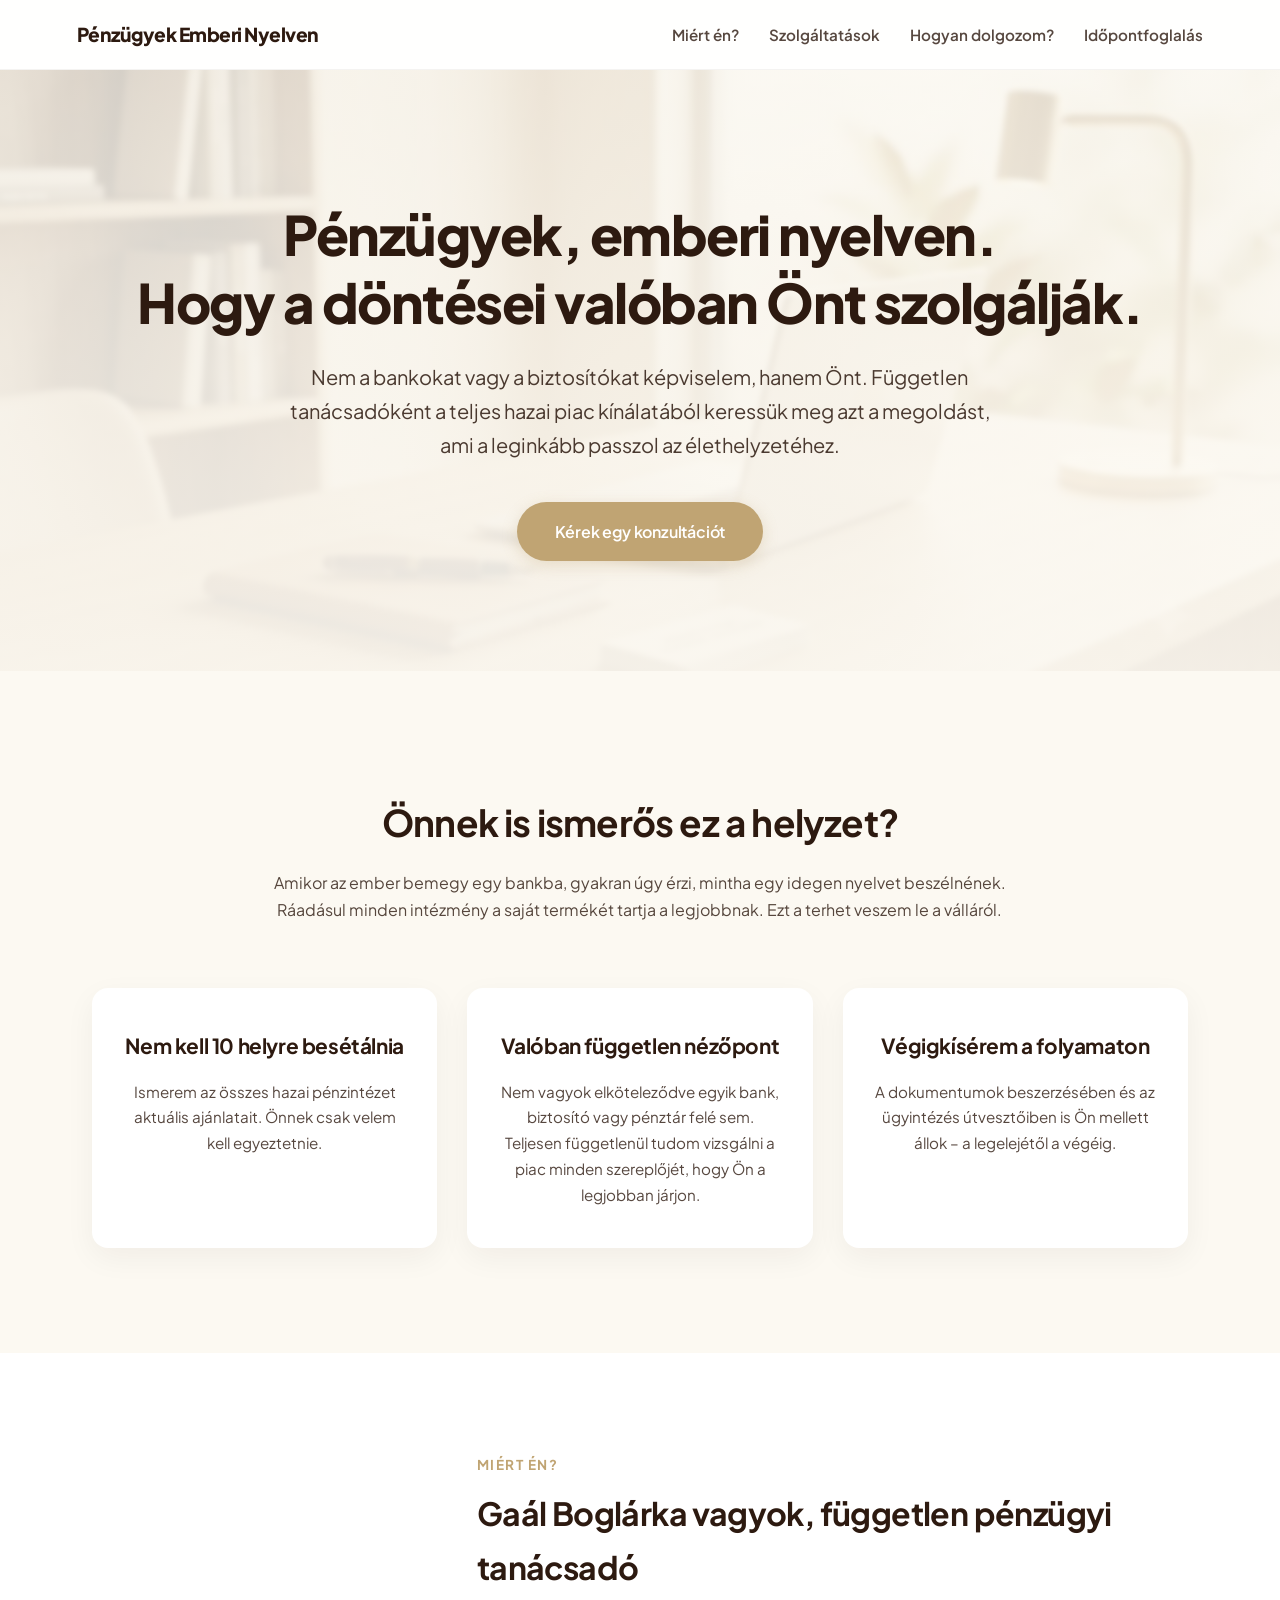
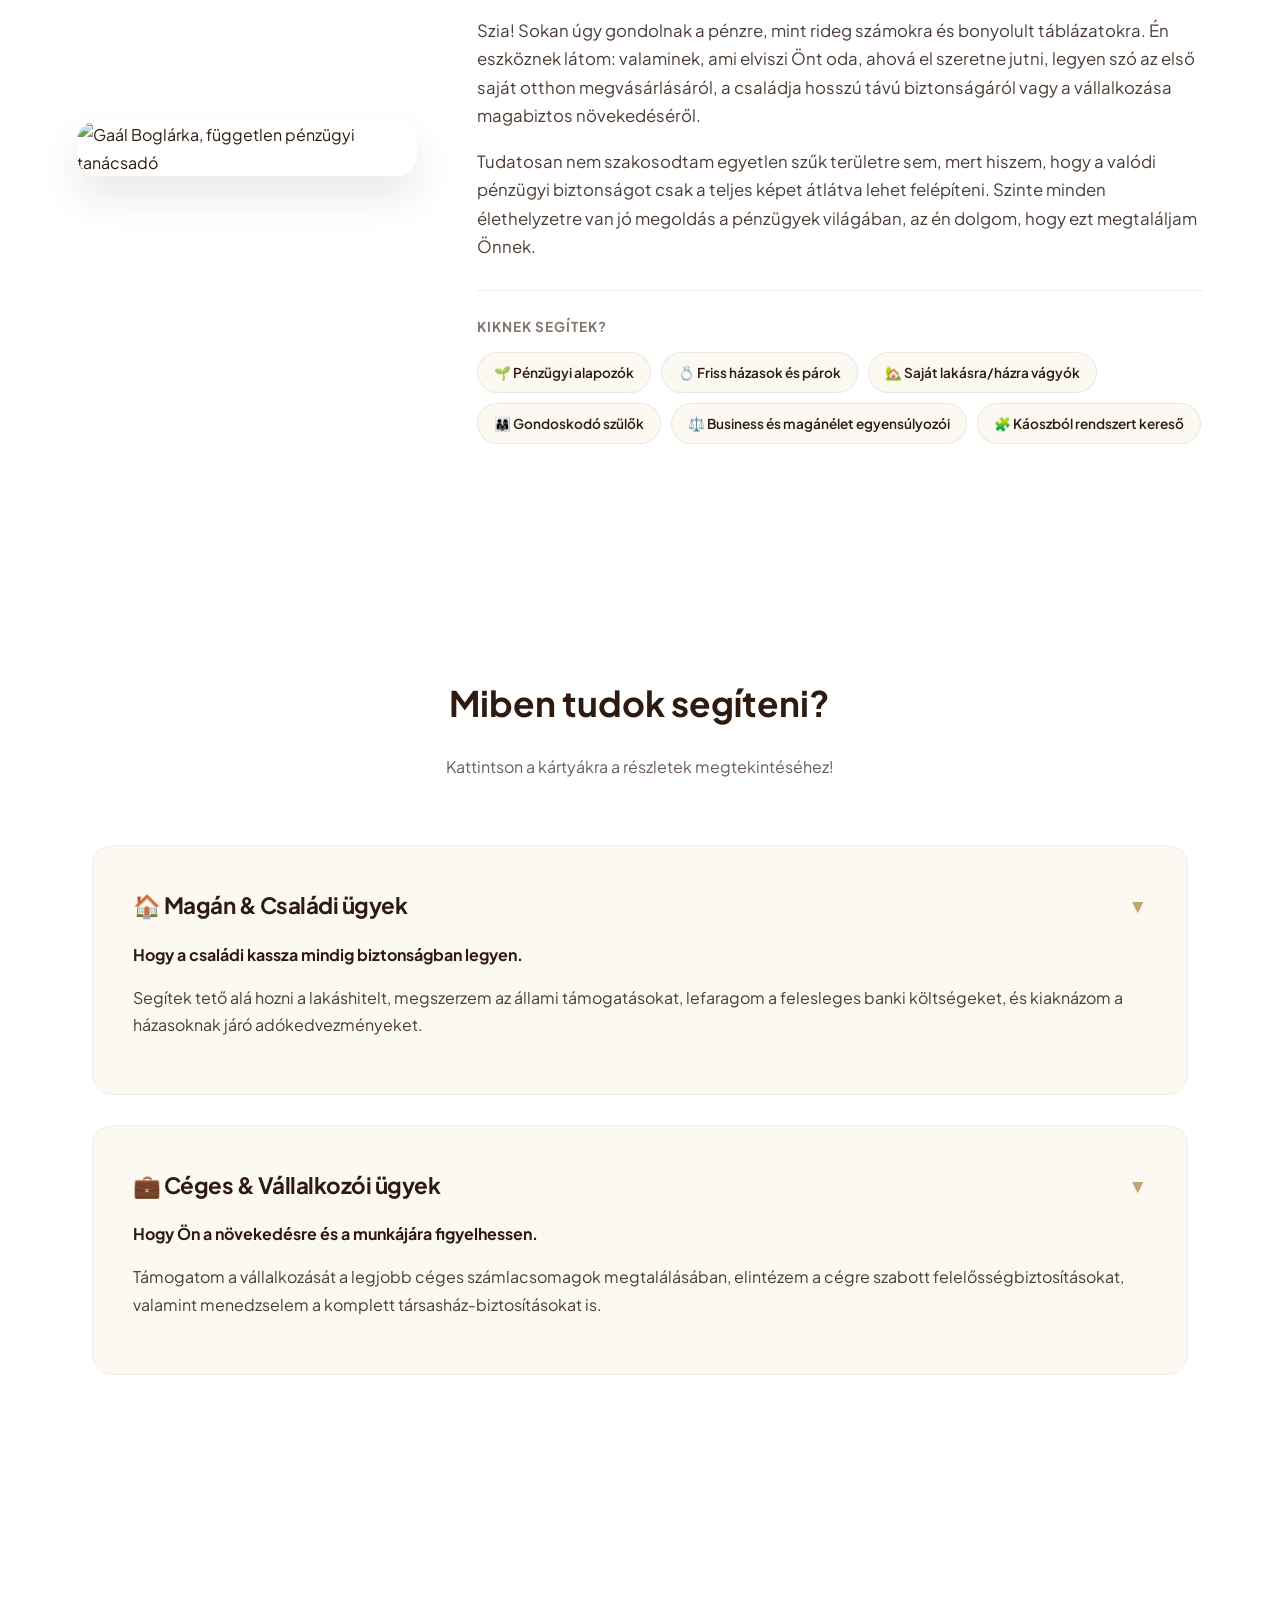
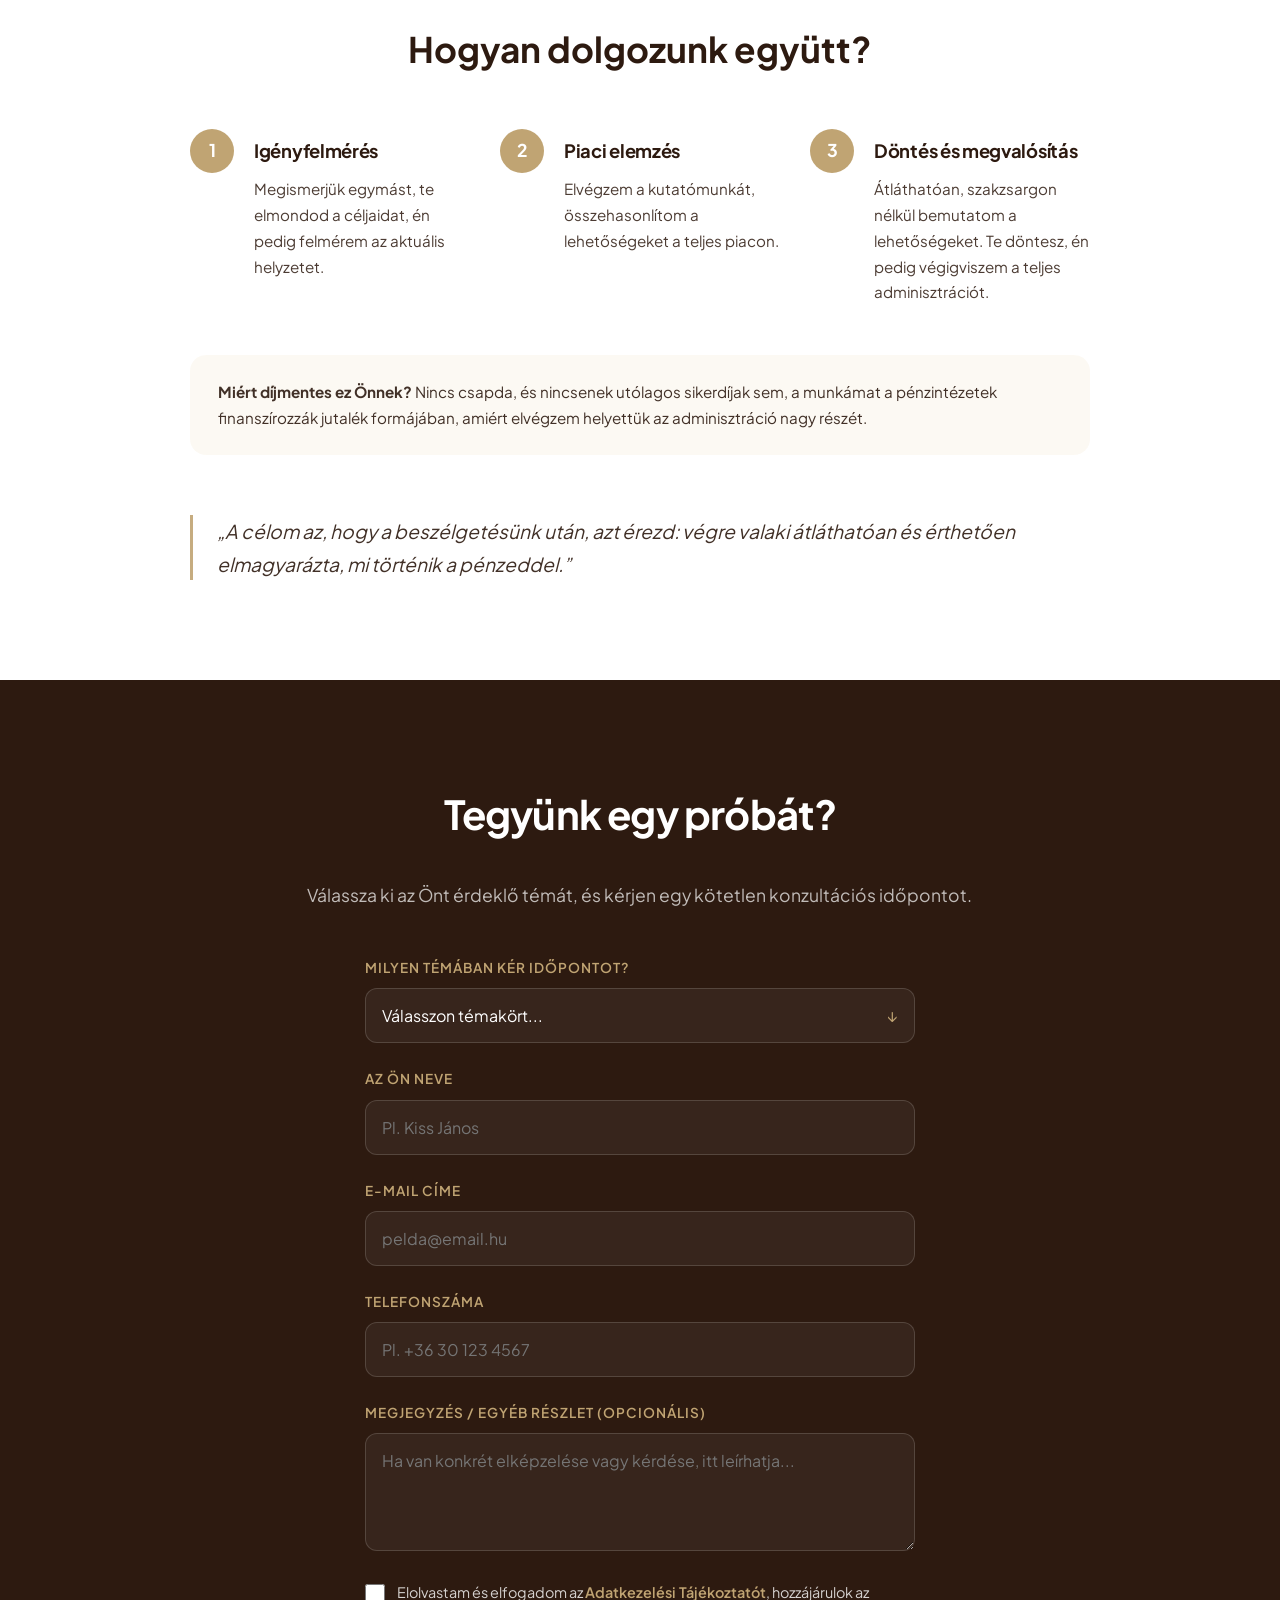
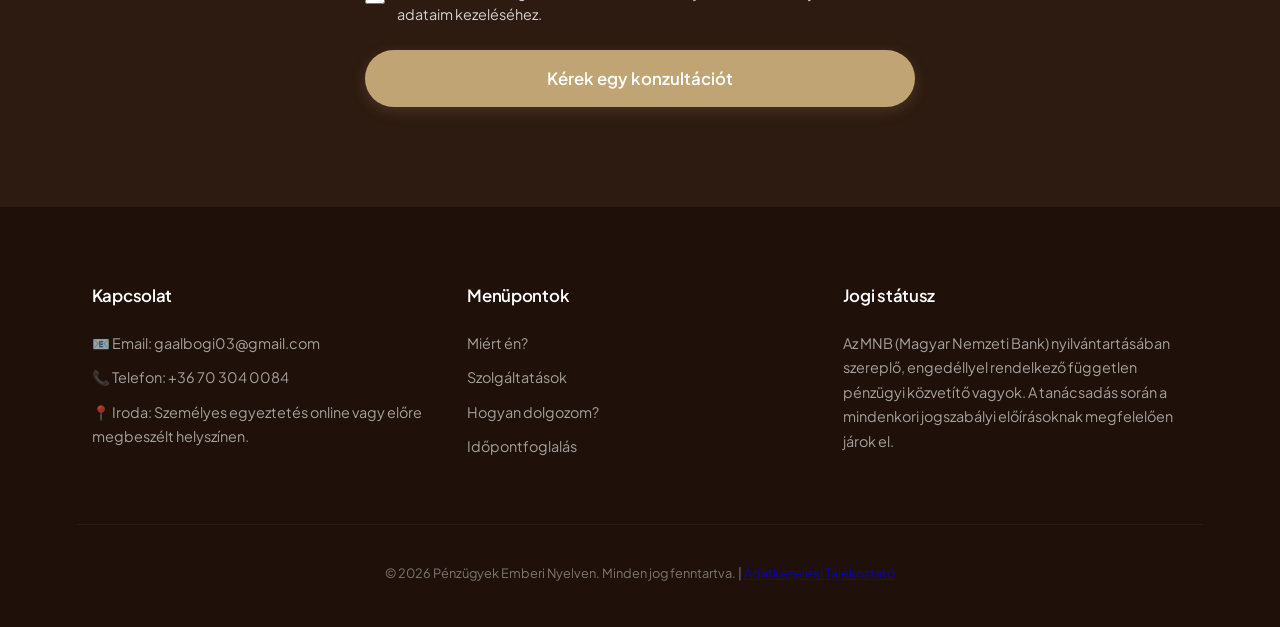
==== index.html @ c89f433b "Fix CTA text consistency, add favicon, use portrait for social preview - All three CTAs (hero, float" ====
<!DOCTYPE html>
<html lang="hu">
<head>
<meta charset="UTF-8">
<meta name="viewport" content="width=device-width, initial-scale=1.0">
<title>Pénzügyi Tanácsadás - Emberi Nyelven</title>
<link rel="icon" type="image/png" sizes="32x32" href="images/favicon-32.png">
<link rel="icon" type="image/png" sizes="16x16" href="images/favicon-16.png">
<link rel="apple-touch-icon" sizes="180x180" href="images/apple-touch-icon.png">
<meta name="description" content="Független pénzügyi tanácsadás díjmentesen: lakáshitel, CSOK+, biztosítás, megtakarítás és céges pénzügyek egy helyen, emberi nyelven elmagyarázva.">

<!-- MEGOSZTÁSI ELŐNÉZET (OPEN GRAPH) -->
<meta property="og:type" content="website">
<meta property="og:title" content="Pénzügyek, emberi nyelven | Pénzügyi Tanácsadás">
<meta property="og:description" content="Független pénzügyi tanácsadás díjmentesen: lakáshitel, CSOK+, biztosítás, megtakarítás és céges pénzügyek egy helyen, emberi nyelven elmagyarázva.">
<meta property="og:image" content="https://gaalbogi03-ui.github.io/Bogi-weboldal/images/rolam-boglarka.jpg">
<meta property="og:url" content="https://gaalbogi03-ui.github.io/Bogi-weboldal/">
<meta property="og:locale" content="hu_HU">
<meta name="twitter:card" content="summary_large_image">
<meta name="twitter:title" content="Pénzügyek, emberi nyelven | Pénzügyi Tanácsadás">
<meta name="twitter:description" content="Független pénzügyi tanácsadás díjmentesen: lakáshitel, CSOK+, biztosítás, megtakarítás és céges pénzügyek egy helyen, emberi nyelven elmagyarázva.">
<meta name="twitter:image" content="https://gaalbogi03-ui.github.io/Bogi-weboldal/images/rolam-boglarka.jpg">

<!-- Helyben tárolt Plus Jakarta Sans betűtípus (GDPR miatt nem Google szerverről töltődik be) -->
<link href="fonts/plus-jakarta-sans.css" rel="stylesheet">

<style>
/* MODERNEBB & PRÉMIUMABB SZÍNPALETTA */
:root {
--primary-bg: #FCF9F2; /* Világos, tiszta krém háttér */
--dark-text: #2D1A10; /* Elegáns mélybarna a szövegeknek */
--accent-gold: #C0A473; /* Matt arany / pezsgő a gomboknak */
--accent-gold-hover: #A88E60;
--white-bg: #ffffff; /* Hófehér a kártyák kiemeléséhez */
--card-shadow: 0 10px 30px rgba(45, 26, 16, 0.05); /* Lágy, modern árnyék */
--card-shadow-hover: 0 20px 40px rgba(45, 26, 16, 0.1);
}

html {
scroll-behavior: smooth;
}

body {
font-family: 'Plus Jakarta Sans', -apple-system, BlinkMacSystemFont, sans-serif;
margin: 0;
padding: 0;
color: var(--dark-text);
background-color: var(--primary-bg);
line-height: 1.7;
-webkit-font-smoothing: antialiased;
}

.container {
width: 88%;
max-width: 1140px;
margin: 0 auto;
}

/* Navigációs sáv - Letisztult, lebegő hatás */
.navbar {
background-color: rgba(255, 255, 255, 0.9);
backdrop-filter: blur(10px);
-webkit-backdrop-filter: blur(10px);
border-bottom: 1px solid rgba(45, 26, 16, 0.05);
padding: 18px 0;
position: sticky;
top: 0;
z-index: 100;
}

.navbar .container {
display: flex;
justify-content: space-between;
align-items: center;
position: relative;
}

.nav-toggle {
display: none;
flex-direction: column;
justify-content: space-between;
width: 26px;
height: 18px;
background: none;
border: none;
padding: 0;
cursor: pointer;
z-index: 110;
}

.nav-toggle span {
display: block;
height: 2px;
width: 100%;
background-color: var(--dark-text);
border-radius: 2px;
transition: transform 0.3s ease, opacity 0.3s ease;
}

.nav-toggle.open span:nth-child(1) {
transform: translateY(8px) rotate(45deg);
}

.nav-toggle.open span:nth-child(2) {
opacity: 0;
}

.nav-toggle.open span:nth-child(3) {
transform: translateY(-8px) rotate(-45deg);
}

.logo {
font-weight: 800;
font-size: 1.2rem;
color: var(--dark-text);
text-decoration: none;
letter-spacing: -0.5px;
}

.nav-links {
display: flex;
list-style: none;
margin: 0;
padding: 0;
}

.nav-links li {
margin-left: 30px;
}

.nav-links a {
text-decoration: none;
color: var(--dark-text);
font-weight: 600;
font-size: 0.95rem;
opacity: 0.8;
transition: opacity 0.2s ease;
}

.nav-links a:hover {
opacity: 1;
}

/* Hero szekció - Lágy színátmenettel + elmosódott háttérkép */
.hero {
padding: 130px 0 110px 0;
text-align: center;
position: relative;
overflow: hidden;
}

.hero-bg {
position: absolute;
inset: 0;
background-image: url('images/hero-bg.jpg');
background-size: cover;
background-position: center;
z-index: 0;
}

.hero-overlay {
position: absolute;
inset: 0;
background: linear-gradient(180deg, rgba(252,249,242,0.82) 0%, rgba(252,249,242,0.94) 100%);
z-index: 1;
}

.hero .container {
position: relative;
z-index: 2;
}

.hero h1 {
font-size: 3.4rem;
font-weight: 800;
color: var(--dark-text);
line-height: 1.25;
margin-bottom: 24px;
margin-top: 0;
letter-spacing: -1.5px;
}

.hero p {
font-size: 1.25rem;
max-width: 720px;
margin: 0 auto 40px auto;
color: var(--dark-text);
opacity: 0.85;
font-weight: 400;
}

/* Gombok */
.btn {
display: inline-block;
background-color: var(--accent-gold);
color: #ffffff;
padding: 16px 38px;
text-decoration: none;
font-weight: 600;
border-radius: 50px;
transition: all 0.3s cubic-bezier(0.16, 1, 0.3, 1);
box-shadow: 0 4px 15px rgba(192, 164, 115, 0.3);
border: none;
cursor: pointer;
font-size: 1rem;
letter-spacing: -0.2px;
}

.btn:hover {
transform: translateY(-2px);
background-color: var(--accent-gold-hover);
box-shadow: 0 8px 25px rgba(192, 164, 115, 0.4);
}

/* Lebegő CTA gomb */
.floating-cta {
position: fixed;
right: 30px;
bottom: 30px;
z-index: 90;
padding: 14px 30px;
font-size: 0.95rem;
opacity: 0;
transform: translateY(20px);
pointer-events: none;
transition: opacity 0.3s ease, transform 0.3s ease;
}

.floating-cta.visible {
opacity: 1;
transform: translateY(0);
pointer-events: auto;
}

@media (max-width: 768px) {
.floating-cta {
right: 20px;
bottom: 20px;
padding: 13px 22px;
font-size: 0.9rem;
}
}

/* Rólam */
.about {
padding: 100px 0;
background-color: var(--white-bg);
}

.about-grid {
display: flex;
align-items: center;
gap: 60px;
}

.about-image {
flex: 0 0 340px;
}

.about-image img {
width: 100%;
display: block;
border-radius: 20px;
box-shadow: var(--card-shadow-hover);
}

.about-text {
flex: 1;
}

.about-eyebrow {
display: block;
color: var(--accent-gold);
font-weight: 700;
text-transform: uppercase;
letter-spacing: 1.5px;
font-size: 0.85rem;
margin-bottom: 10px;
}

.about-text h2 {
font-size: 2rem;
font-weight: 700;
letter-spacing: -0.6px;
margin: 0 0 22px 0;
}

.about-text p {
opacity: 0.85;
margin-bottom: 16px;
font-size: 1.05rem;
}

.about-text p:last-child {
margin-bottom: 0;
}

.about-tags {
margin-top: 28px;
padding-top: 24px;
border-top: 1px solid rgba(45, 26, 16, 0.08);
}

.about-tags-label {
display: block;
font-weight: 700;
font-size: 0.85rem;
text-transform: uppercase;
letter-spacing: 1px;
opacity: 0.6;
margin-bottom: 14px;
}

.about-tags-list {
display: flex;
flex-wrap: wrap;
gap: 10px;
}

.tag {
background-color: var(--primary-bg);
border: 1px solid rgba(45, 26, 16, 0.08);
border-radius: 50px;
padding: 8px 16px;
font-size: 0.85rem;
font-weight: 600;
white-space: nowrap;
}

/* Probléma / Megoldás */
.intro {
padding: 90px 0;
text-align: center;
}

.intro h2 {
font-size: 2.3rem;
font-weight: 700;
letter-spacing: -0.8px;
margin-bottom: 15px;
}

.features {
display: flex;
justify-content: space-between;
flex-wrap: wrap;
margin-top: 50px;
}

.feature-box {
flex: 1;
min-width: 280px;
margin: 15px;
padding: 40px 30px;
background-color: var(--white-bg);
border-radius: 16px;
box-shadow: var(--card-shadow);
transition: all 0.4s cubic-bezier(0.16, 1, 0.3, 1);
}

.feature-box:hover {
transform: translateY(-6px);
box-shadow: var(--card-shadow-hover);
}

.feature-box h3 {
font-size: 1.3rem;
font-weight: 700;
margin-top: 0;
margin-bottom: 15px;
letter-spacing: -0.4px;
}

.feature-box p {
font-size: 0.95rem;
opacity: 0.8;
margin: 0;
}

/* Szolgáltatások */
.services {
padding: 100px 0;
background-color: var(--white-bg);
}

.services-grid {
display: flex;
justify-content: space-between;
flex-wrap: wrap;
}

.service-card {
flex: 1;
min-width: 45%;
margin: 15px;
padding: 40px;
background: var(--primary-bg);
border-radius: 20px;
transition: all 0.4s cubic-bezier(0.16, 1, 0.3, 1);
cursor: pointer;
position: relative;
border: 1px solid rgba(45, 26, 16, 0.03);
text-align: left;
}

.service-card:hover {
background-color: #F5EFE4;
transform: translateY(-4px);
}

.service-header {
display: flex;
justify-content: space-between;
align-items: center;
margin-bottom: 15px;
}

.service-header h3 {
font-size: 1.4rem;
font-weight: 700;
margin: 0;
letter-spacing: -0.5px;
}

.toggle-icon {
font-size: 1.2rem;
color: var(--accent-gold);
transition: transform 0.3s ease;
font-weight: bold;
}

.service-card.active .toggle-icon {
transform: rotate(180deg);
}

.service-card p.intro-text {
margin: 0 0 15px 0;
opacity: 0.85;
}

.service-details {
max-height: 0;
overflow: hidden;
transition: max-height 0.4s cubic-bezier(0.16, 1, 0.3, 1), opacity 0.3s ease;
opacity: 0;
border-top: 1px solid rgba(45, 26, 16, 0.08);
padding-top: 0;
margin-top: 0;
}

.service-card.active .service-details {
max-height: 700px;
opacity: 1;
padding-top: 20px;
margin-top: 15px;
}

.service-details ul {
padding-left: 20px;
margin: 0;
}

.service-details li {
margin-bottom: 10px;
font-size: 0.95rem;
opacity: 0.9;
}

.service-details strong {
color: var(--dark-text);
}

/* Magyarázat rész */
.explanation {
padding: 90px 0;
text-align: center;
}

.explanation h2 {
font-size: 2.1rem;
font-weight: 700;
margin-bottom: 20px;
letter-spacing: -0.5px;
}

.explanation p {
font-size: 1.1rem;
opacity: 0.8;
}

/* Hogyan dolgozunk együtt */
.process {
padding: 100px 0;
background-color: var(--white-bg);
}

.process-steps {
display: flex;
justify-content: space-between;
flex-wrap: wrap;
gap: 30px;
}

.process-step {
flex: 1;
min-width: 260px;
display: flex;
gap: 20px;
}

.process-number {
flex-shrink: 0;
width: 44px;
height: 44px;
border-radius: 50%;
background-color: var(--accent-gold);
color: #ffffff;
display: flex;
align-items: center;
justify-content: center;
font-weight: 700;
font-size: 1.1rem;
}

.process-step h3 {
font-size: 1.15rem;
font-weight: 700;
margin: 6px 0 10px 0;
letter-spacing: -0.3px;
}

.process-step p {
font-size: 0.95rem;
opacity: 0.85;
margin: 0;
}

.process-fee-note {
margin-top: 50px;
padding: 24px 28px;
background-color: var(--primary-bg);
border-radius: 16px;
font-size: 0.95rem;
opacity: 0.9;
}

.process-fee-note strong {
color: var(--dark-text);
}

.process-quote {
margin: 60px 0 0 0;
padding: 0 0 0 24px;
border-left: 3px solid var(--accent-gold);
font-size: 1.2rem;
font-style: italic;
opacity: 0.9;
}

/* Kapcsolati űrlap */
.contact {
background-color: var(--dark-text);
color: #ffffff;
padding: 100px 0;
text-align: center;
}

.contact h2 {
font-size: 2.5rem;
font-weight: 700;
letter-spacing: -0.8px;
margin-top: 0;
}

.contact p {
opacity: 0.7;
font-size: 1.1rem;
}

.contact form {
max-width: 550px;
margin: 45px auto 0 auto;
text-align: left;
}

.form-group {
margin-bottom: 24px;
}

.form-group label {
display: block;
margin-bottom: 9px;
font-weight: 600;
color: var(--accent-gold);
font-size: 0.85rem;
text-transform: uppercase;
letter-spacing: 1px;
}

.contact input, .contact select, .contact textarea {
width: 100%;
padding: 16px;
border-radius: 12px;
border: 1px solid rgba(255, 255, 255, 0.15);
background-color: rgba(255, 255, 255, 0.05);
color: #ffffff;
box-sizing: border-box;
font-family: inherit;
font-size: 1rem;
transition: all 0.3s ease;
-webkit-appearance: none;
appearance: none;
}

.contact input:focus, .contact select:focus, .contact textarea:focus {
outline: none;
border-color: var(--accent-gold);
background-color: rgba(255, 255, 255, 0.08);
}

.select-wrapper {
position: relative;
}

.select-wrapper::after {
content: "↓";
font-size: 1rem;
color: var(--accent-gold);
right: 18px;
top: 14px;
position: absolute;
pointer-events: none;
}

/* JAVÍTOTT ÁSZF RUBLIKA STÍLUS */
.checkbox-group {
display: flex;
align-items: flex-start;
margin-top: 20px;
margin-bottom: 25px;
gap: 12px; /* Biztosítja a tiszta távolságot a négyzet és a szöveg között */
}

.checkbox-group input[type="checkbox"] {
width: 20px;
height: 20px;
margin: 2px 0 0 0;
cursor: pointer;
flex-shrink: 0; /* Megakadályozza, hogy a jelölőnégyzet összenyomódjon */
-webkit-appearance: checkbox; /* Visszaállítja a natív checkbox működést */
appearance: checkbox;
}

.checkbox-group label {
text-transform: none;
font-size: 0.9rem;
font-weight: 400;
color: rgba(255, 255, 255, 0.8);
letter-spacing: 0;
line-height: 1.5;
cursor: pointer;
margin-bottom: 0;
display: inline;
}

.checkbox-group a {
color: var(--accent-gold);
text-decoration: none;
font-weight: 600;
position: relative;
z-index: 5; /* Biztosítja, hogy a link kattintható maradjon */
}

.checkbox-group a:hover {
text-decoration: underline;
}

.contact button {
background-color: var(--accent-gold);
color: #ffffff;
border: none;
padding: 18px 40px;
font-weight: 600;
font-size: 1.05rem;
cursor: pointer;
border-radius: 50px;
width: 100%;
transition: all 0.3s ease;
box-shadow: 0 4px 15px rgba(192, 164, 115, 0.2);
font-family: inherit;
}

.contact button:hover {
background-color: var(--accent-gold-hover);
transform: translateY(-2px);
}

/* Modern lábléc */
.main-footer {
background-color: #1F110A;
color: rgba(255, 255, 255, 0.6);
padding: 60px 0 30px 0;
font-size: 0.9rem;
}

.footer-grid {
display: flex;
justify-content: space-between;
flex-wrap: wrap;
margin-bottom: 40px;
}

.footer-col {
flex: 1;
min-width: 250px;
margin: 15px;
}

.footer-col h4 {
color: #ffffff;
margin-top: 0;
margin-bottom: 20px;
font-size: 1.05rem;
font-weight: 600;
letter-spacing: -0.3px;
}

.footer-col p {
margin: 10px 0;
}

.footer-col a {
color: rgba(255, 255, 255, 0.6);
text-decoration: none;
transition: color 0.2s ease;
}

.footer-col a:hover {
color: var(--accent-gold);
}

.footer-legal {
text-align: center;
padding-top: 25px;
border-top: 1px solid rgba(255, 255, 255, 0.05);
font-size: 0.8rem;
opacity: 0.7;
}

/* Reszponzív nézet */
@media (max-width: 768px) {
.about-grid {
flex-direction: column;
gap: 30px;
text-align: center;
}
.about-image {
flex: none;
max-width: 240px;
margin: 0 auto;
}
.about-text h2 {
font-size: 1.6rem;
}
.navbar .container {
flex-direction: row;
justify-content: space-between;
}
.nav-toggle {
display: flex;
}
.nav-links {
display: none;
position: absolute;
top: calc(100% + 18px);
left: -6%;
width: 112%;
flex-direction: column;
background-color: var(--white-bg);
box-shadow: 0 15px 30px rgba(45, 26, 16, 0.1);
padding: 10px 0;
}
.nav-links.open {
display: flex;
}
.nav-links li {
margin: 0;
text-align: center;
}
.nav-links a {
display: block;
padding: 14px 20px;
}
.hero h1 {
font-size: 2.4rem;
}
.service-card {
min-width: 100%;
margin: 10px 0;
padding: 30px;
}
.features {
margin-top: 20px;
}
.feature-box {
margin: 10px 0;
}
}
</style>
</head>
<body>

<!-- NAVIGÁCIÓ -->
<nav class="navbar">
<div class="container">
<a href="#" class="logo">Pénzügyek Emberi Nyelven</a>
<button class="nav-toggle" id="nav-toggle" aria-label="Menü megnyitása" aria-expanded="false">
<span></span><span></span><span></span>
</button>
<ul class="nav-links" id="nav-links">
<li><a href="#rolam">Miért én?</a></li>
<li><a href="#szolgaltatasok">Szolgáltatások</a></li>
<li><a href="#folyamat">Hogyan dolgozom?</a></li>
<li><a href="#kapcsolat">Időpontfoglalás</a></li>
</ul>
</div>
</nav>

<main>
<!-- HERO SZEKCIÓ -->
<header class="hero">
<div class="hero-bg"></div>
<div class="hero-overlay"></div>
<div class="container">
<h1>Pénzügyek, emberi nyelven.<br>Hogy a döntései valóban Önt szolgálják.</h1>
<p>Nem a bankokat vagy a biztosítókat képviselem, hanem Önt. Független tanácsadóként a teljes hazai piac kínálatából keressük meg azt a megoldást, ami a leginkább passzol az élethelyzetéhez.</p>
<a href="#kapcsolat" class="btn">Kérek egy konzultációt</a>
</div>
</header>

<!-- PROBLÉMA / MEGOLDÁS -->
<section class="intro" id="helyzetfelismeres">
<div class="container">
<h2>Önnek is ismerős ez a helyzet?</h2>
<p style="max-width: 750px; margin: 0 auto; opacity: 0.8;">Amikor az ember bemegy egy bankba, gyakran úgy érzi, mintha egy idegen nyelvet beszélnének. Ráadásul minden intézmény a saját termékét tartja a legjobbnak. Ezt a terhet veszem le a válláról.</p>

<div class="features">
<div class="feature-box">
<h3>Nem kell 10 helyre besétálnia</h3>
<p>Ismerem az összes hazai pénzintézet aktuális ajánlatait. Önnek csak velem kell egyeztetnie.</p>
</div>
<div class="feature-box">
<h3>Valóban független nézőpont</h3>
<p>Nem vagyok elköteleződve egyik bank, biztosító vagy pénztár felé sem. Teljesen függetlenül tudom vizsgálni a piac minden szereplőjét, hogy Ön a legjobban járjon.</p>
</div>
<div class="feature-box">
<h3>Végigkísérem a folyamaton</h3>
<p>A dokumentumok beszerzésében és az ügyintézés útvesztőiben is Ön mellett állok – a legelejétől a végéig.</p>
</div>
</div>
</div>
</section>

<!-- RÓLAM -->
<section class="about" id="rolam">
<div class="container about-grid">
<div class="about-image">
<img src="images/rolam-boglarka.jpg" alt="Gaál Boglárka, független pénzügyi tanácsadó">
</div>
<div class="about-text">
<span class="about-eyebrow">Miért én?</span>
<h2>Gaál Boglárka vagyok, független pénzügyi tanácsadó</h2>
<p>Szia! Sokan úgy gondolnak a pénzre, mint rideg számokra és bonyolult táblázatokra. Én eszköznek látom: valaminek, ami elviszi Önt oda, ahová el szeretne jutni, legyen szó az első saját otthon megvásárlásáról, a családja hosszú távú biztonságáról vagy a vállalkozása magabiztos növekedéséről.</p>
<p>Tudatosan nem szakosodtam egyetlen szűk területre sem, mert hiszem, hogy a valódi pénzügyi biztonságot csak a teljes képet átlátva lehet felépíteni. Szinte minden élethelyzetre van jó megoldás a pénzügyek világában, az én dolgom, hogy ezt megtaláljam Önnek.</p>
<div class="about-tags">
<span class="about-tags-label">Kiknek segítek?</span>
<div class="about-tags-list">
<span class="tag">🌱 Pénzügyi alapozók</span>
<span class="tag">💍 Friss házasok és párok</span>
<span class="tag">🏡 Saját lakásra/házra vágyók</span>
<span class="tag">👨‍👩‍👧 Gondoskodó szülők</span>
<span class="tag">⚖️ Business és magánélet egyensúlyozói</span>
<span class="tag">🧩 Káoszból rendszert kereső</span>
</div>
</div>
</div>
</div>
</section>

<!-- SZOLGÁLTATÁSOK -->
<section class="services" id="szolgaltatasok">
<div class="container">
<h2 style="text-align: center; font-size: 2.2rem; margin-bottom: 20px;">Miben tudok segíteni?</h2>
<p style="text-align: center; opacity: 0.7; margin-bottom: 50px;">Kattintson a kártyákra a részletek megtekintéséhez!</p>

<div class="services-grid">
<!-- Lakossági Pénzügyek -->
<div class="service-card" onclick="toggleService(this)">
<div class="service-header">
<h3>🏠 Magán & Családi ügyek</h3>
<span class="toggle-icon">▼</span>
</div>
<p><strong>Hogy a családi kassza mindig biztonságban legyen.</strong></p>
<p class="intro-text">Segítek tető alá hozni a lakáshitelt, megszerzem az állami támogatásokat, lefaragom a felesleges banki költségeket, és kiaknázom a házasoknak járó adókedvezményeket.</p>

<div class="service-details">
<ul>
<li><strong>Otthonteremtés és Támogatások:</strong> A CSOK+, Babaváró, az <strong>Otthon Start Program (OSP) hitel</strong> és a piaci lakáshitelek teljes körű intézése, hogy minden elérhető forrást maximálisan kihasználjunk.</li>
<li><strong>Első házasok adókedvezménye:</strong> Segítek átlátni és zökkenőmentesen visszaigényelni a friss házasoknak járó állami adókönnyítéseket, hogy több maradjon a közös kasszában.</li>
<li><strong>Hitelkiváltás:</strong> Ha van régebbi, drága hitele, megnézzük, hogyan tudjuk azt lecserélni egy sokkal olcsóbb, fixebb havidíjúra.</li>
<li><strong>Mindennapi Bankszámlák:</strong> Átnézzük a költési szokásait, és lenyessük a felesleges havidíjakat, utalási sarcolásokat. Olyan számlákiemelést keresünk, ami Önnek spórol.</li>
<li><strong>Gyors segítség (Személyi kölcsönök):</strong> Ha autóvásárlásra, felújításra vagy hirtelen jött kiadásra kell pénz, megtaláljuk a legkedvezőbb kamatú, rejtett buktatók nélküli megoldást.</li>
<li><strong>A család és az értékek védelme:</strong> Olyan élet-, egészség- és lakásbiztosítást rakunk össze, ami egy váratlan helyzetben tényleg kifizeti a számlákat.</li>
<li><strong>Nyugdíj-előtakarékosság:</strong> Már ma lerakjuk azoknak az alapját, hogy időskorára is anyagilag biztonságban és függetlenül élhessen.</li>
<li><strong>Gyermekek jövőjéért:</strong> Hosszú távú megtakarítási tervet is építünk, hogy gyermeke jövője már ma biztos alapokon álljon.</li>
</ul>
</div>
</div>

<!-- Vállalati Pénzügyek -->
<div class="service-card" onclick="toggleService(this)">
<div class="service-header">
<h3>💼 Céges & Vállalkozói ügyek</h3>
<span class="toggle-icon">▼</span>
</div>
<p><strong>Hogy Ön a növekedésre és a munkájára figyelhessen.</strong></p>
<p class="intro-text">Támogatom a vállalkozását a legjobb céges számlacsomagok megtalálásában, elintézem a cégre szabott felelősségbiztosításokat, valamint menedzselem a komplett társasház-biztosításokat is.</p>

<div class="service-details">
<ul>
<li><strong>Olcsóbb céges bankszámlák & POS terminálok:</strong> Versenyeztetjük a bankokat a cég utalási forgalma alapján. Megkeressük a legkisebb költségű számlát és a legkedvezőbb kártyaelfogadási (POS) feltételeket.</li>
<li><strong>Társasház-biztosítások:</strong> Meglévő és új társasházak teljes körű biztosítási átvilágítása és optimalizálása, hogy a közösség épülete és értékei a legjobb feltételekkel legyenek védve.</li>
<li><strong>Céges biztonság:</strong> Felelősségbiztosítások szakmára vagy cégvezetőkre, a telephely és a gépek védelme, valamint a céges autók (flották) kedvező biztosítása.</li>
<li><strong>Dolgozói gondoskodás (Kulcsember programok):</strong> Olyan adóoptimalizált juttatási csomagokat (pl. céges egészségbiztosítást) építünk fel, amivel könnyebb megtartani a jó munkaerőt.</li>
</ul>
</div>
</div>
</div>
</div>
</section>


<!-- HOGYAN DOLGOZUNK EGYÜTT -->
<section class="process" id="folyamat">
<div class="container" style="max-width: 900px;">
<h2 style="text-align: center; font-size: 2.2rem; margin-bottom: 50px;">Hogyan dolgozunk együtt?</h2>

<div class="process-steps">
<div class="process-step">
<span class="process-number">1</span>
<div>
<h3>Igényfelmérés</h3>
<p>Megismerjük egymást, te elmondod a céljaidat, én pedig felmérem az aktuális helyzetet.</p>
</div>
</div>
<div class="process-step">
<span class="process-number">2</span>
<div>
<h3>Piaci elemzés</h3>
<p>Elvégzem a kutatómunkát, összehasonlítom a lehetőségeket a teljes piacon.</p>
</div>
</div>
<div class="process-step">
<span class="process-number">3</span>
<div>
<h3>Döntés és megvalósítás</h3>
<p>Átláthatóan, szakzsargon nélkül bemutatom a lehetőségeket. Te döntesz, én pedig végigviszem a teljes adminisztrációt.</p>
</div>
</div>
</div>

<div class="process-fee-note">
<strong>Miért díjmentes ez Önnek?</strong> Nincs csapda, és nincsenek utólagos sikerdíjak sem, a munkámat a pénzintézetek finanszírozzák jutalék formájában, amiért elvégzem helyettük az adminisztráció nagy részét.
</div>

<blockquote class="process-quote">„A célom az, hogy a beszélgetésünk után, azt érezd: végre valaki átláthatóan és érthetően elmagyarázta, mi történik a pénzeddel.”</blockquote>
</div>
</section>

<!-- KAPCSOLAT ÉS IDŐPONTFOGLALÓ -->
<section class="contact" id="kapcsolat">
<div class="container">
<h2>Tegyünk egy próbát?</h2>
<p>Válassza ki az Önt érdeklő témát, és kérjen egy kötetlen konzultációs időpontot.</p>

<form id="contact-form" action="https://api.web3forms.com/submit" method="POST">
<input type="hidden" name="access_key" value="3ff886d4-8d54-4756-86e4-f9f395a678a9">
<input type="hidden" name="subject" value="Új konzultáció igény – Pénzügyek Emberi Nyelven">
<input type="hidden" name="from_name" value="Pénzügyek Emberi Nyelven weboldal">
<input type="checkbox" name="botcheck" style="display:none" tabindex="-1" autocomplete="off">
<div class="form-group">
<label for="topic">Milyen témában kér időpontot?</label>
<div class="select-wrapper">
<select id="topic" name="topic" required>
<option value="" disabled selected style="color: #333;">Válasszon témakört...</option>
<option value="lakashitel" style="color: #333;">🏠 Lakáshitel, CSOK+ és OSP ügyintézés</option>
<option value="szemelyi-kolcson" style="color: #333;">💰 Személyi kölcsön / Szabad felhasználás</option>
<option value="biztositas" style="color: #333;">🛡️ Családi biztosítás és adókedvezmények</option>
<option value="nyugdij" style="color: #333;">🧓 Nyugdíj-előtakarékosság</option>
<option value="lakossagi-szamla" style="color: #333;">💳 Lakossági bankszámla optimalizálás</option>
<option value="tarsashaz-ceg" style="color: #333;">🏢 Társasház-, Vagyon- és Céges biztosítások</option>
<option value="ceges-szamla" style="color: #333;">💳 Kedvezőbb céges bankszámla</option>
<option value="egyeb" style="color: #333;">☕ Egyéb pénzügyi átvilágítás</option>
</select>
</div>
</div>

<div class="form-group">
<label for="name">Az Ön neve</label>
<input type="text" id="name" name="name" placeholder="Pl. Kiss János" required>
</div>

<div class="form-group">
<label for="email">E-mail címe</label>
<input type="email" id="email" name="email" placeholder="pelda@email.hu" required>
</div>

<div class="form-group">
<label for="phone">Telefonszáma</label>
<input type="tel" id="phone" name="phone" placeholder="Pl. +36 30 123 4567">
</div>

<div class="form-group">
<label for="message">Megjegyzés / Egyéb részlet (Opcionális)</label>
<textarea id="message" name="message" rows="4" placeholder="Ha van konkrét elképzelése vagy kérdése, itt leírhatja..."></textarea>
</div>

<!-- JAVÍTOTT ÁSZF RUBLIKA -->
<div class="checkbox-group">
<input type="checkbox" id="aszf" name="aszf" required>
<label for="aszf">Elolvastam és elfogadom az <a href="https://www.ovb.hu/szerviz/adatkezelesi-szabalyzat.html" target="_blank">Adatkezelési Tájékoztatót</a>, hozzájárulok az adataim kezeléséhez.</label>
</div>

<button type="submit" id="contact-submit">Kérek egy konzultációt</button>
<p id="contact-status" style="margin-top: 18px; font-weight: 600; display: none;"></p>
</form>
</div>
</section>
</main>

<!-- LEBEGŐ CTA GOMB -->
<a href="#kapcsolat" class="btn floating-cta" id="floating-cta">Kérek egy konzultációt</a>

<!-- LÁBLÉC -->
<footer class="main-footer">
<div class="container">
<div class="footer-grid">
<div class="footer-col">
<h4>Kapcsolat</h4>
<p>📧 Email: <a href="mailto:gaalbogi03@gmail.com">gaalbogi03@gmail.com</a></p>
<p>📞 Telefon: <a href="tel:+36703040084">+36 70 304 0084</a></p>
<p>📍 Iroda: Személyes egyeztetés online vagy előre megbeszélt helyszínen.</p>
</div>
<div class="footer-col">
<h4>Menüpontok</h4>
<p><a href="#rolam">Miért én?</a></p>
<p><a href="#szolgaltatasok">Szolgáltatások</a></p>
<p><a href="#folyamat">Hogyan dolgozom?</a></p>
<p><a href="#kapcsolat">Időpontfoglalás</a></p>
</div>
<div class="footer-col">
<h4>Jogi státusz</h4>
<p>Az MNB (Magyar Nemzeti Bank) nyilvántartásában szereplő, engedéllyel rendelkező független pénzügyi közvetítő vagyok. A tanácsadás során a mindenkori jogszabályi előírásoknak megfelelően járok el.</p>
</div>
</div>

<div class="footer-legal">
<p>&copy; 2026 Pénzügyek Emberi Nyelven. Minden jog fenntartva. | <a href="https://www.ovb.hu/szerviz/adatkezelesi-szabalyzat.html" target="_blank">Adatkezelési Tájékoztató</a></p>
</div>
</div>
</footer>

<!-- INTERAKTÍV JAVASCRIPT A LENYÍLÓS MODULHOZ -->
<script>
// LEBEGŐ CTA GOMB - a hero után jelenik meg, a kapcsolat szekciónál eltűnik
const floatingCta = document.getElementById('floating-cta');
const heroSection = document.querySelector('.hero');
const contactSection = document.getElementById('kapcsolat');

const ctaObserver = new IntersectionObserver(function() {
const heroVisible = heroSection.getBoundingClientRect().bottom > 0;
const contactVisible = contactSection.getBoundingClientRect().top < window.innerHeight;
floatingCta.classList.toggle('visible', !heroVisible && !contactVisible);
}, { threshold: 0 });

ctaObserver.observe(heroSection);
ctaObserver.observe(contactSection);

// MOBIL HAMBURGER MENÜ
const navToggle = document.getElementById('nav-toggle');
const navLinks = document.getElementById('nav-links');

navToggle.addEventListener('click', function() {
const isOpen = navLinks.classList.toggle('open');
navToggle.classList.toggle('open');
navToggle.setAttribute('aria-expanded', isOpen);
});

navLinks.querySelectorAll('a').forEach(function(link) {
link.addEventListener('click', function() {
navLinks.classList.remove('open');
navToggle.classList.remove('open');
navToggle.setAttribute('aria-expanded', 'false');
});
});

function toggleService(card) {
const allCards = document.querySelectorAll('.service-card');
const isActive = card.classList.contains('active');

// Az összes többi kártya becsukása, hogy egyszerre csak egy lehessen nyitva
allCards.forEach(c => c.classList.remove('active'));

// Ha a kattintott kártya nem volt aktív, akkor kinyitjuk
if (!isActive) {
card.classList.add('active');
}
}

// KAPCSOLATFELVÉTELI ŰRLAP KÜLDÉSE (Web3Forms, oldalelhagyás nélkül)
const contactForm = document.getElementById('contact-form');
const contactStatus = document.getElementById('contact-status');
const contactSubmit = document.getElementById('contact-submit');

contactForm.addEventListener('submit', function(e) {
e.preventDefault();

contactSubmit.disabled = true;
contactSubmit.textContent = 'Küldés...';
contactStatus.style.display = 'none';

fetch(contactForm.action, {
method: 'POST',
headers: { 'Accept': 'application/json' },
body: new FormData(contactForm)
})
.then(response => response.json())
.then(data => {
if (data.success) {
contactStatus.textContent = 'Köszönjük! Az üzenetét megkaptuk, hamarosan felvesszük Önnel a kapcsolatot.';
contactStatus.style.color = '#8FCB9B';
contactForm.reset();
} else {
contactStatus.textContent = 'Hiba történt a küldés során. Kérjük, próbálja meg később, vagy írjon a gaalbogi03@gmail.com címre.';
contactStatus.style.color = '#E38B8B';
}
contactStatus.style.display = 'block';
})
.catch(() => {
contactStatus.textContent = 'Hiba történt a küldés során. Kérjük, próbálja meg később, vagy írjon a gaalbogi03@gmail.com címre.';
contactStatus.style.color = '#E38B8B';
contactStatus.style.display = 'block';
})
.finally(() => {
contactSubmit.disabled = false;
contactSubmit.textContent = 'Kérek egy konzultációt';
});
});
</script>

</body>
</html>
---- fonts/plus-jakarta-sans.css ----
@font-face {
font-family: 'Plus Jakarta Sans';
font-style: normal;
font-weight: 400;
font-display: swap;
src: url('pjs-400-latin-ext.woff2') format('woff2');
unicode-range: U+0100-02BA, U+02BD-02C5, U+02C7-02CC, U+02CE-02D7, U+02DD-02FF, U+0304, U+0308, U+0329, U+1D00-1DBF, U+1E00-1E9F, U+1EF2-1EFF, U+2020, U+20A0-20AB, U+20AD-20C0, U+2113, U+2C60-2C7F, U+A720-A7FF;
}
@font-face {
font-family: 'Plus Jakarta Sans';
font-style: normal;
font-weight: 400;
font-display: swap;
src: url('pjs-400-latin.woff2') format('woff2');
unicode-range: U+0000-00FF, U+0131, U+0152-0153, U+02BB-02BC, U+02C6, U+02DA, U+02DC, U+0304, U+0308, U+0329, U+2000-206F, U+20AC, U+2122, U+2191, U+2193, U+2212, U+2215, U+FEFF, U+FFFD;
}
@font-face {
font-family: 'Plus Jakarta Sans';
font-style: normal;
font-weight: 500;
font-display: swap;
src: url('pjs-500-latin-ext.woff2') format('woff2');
unicode-range: U+0100-02BA, U+02BD-02C5, U+02C7-02CC, U+02CE-02D7, U+02DD-02FF, U+0304, U+0308, U+0329, U+1D00-1DBF, U+1E00-1E9F, U+1EF2-1EFF, U+2020, U+20A0-20AB, U+20AD-20C0, U+2113, U+2C60-2C7F, U+A720-A7FF;
}
@font-face {
font-family: 'Plus Jakarta Sans';
font-style: normal;
font-weight: 500;
font-display: swap;
src: url('pjs-500-latin.woff2') format('woff2');
unicode-range: U+0000-00FF, U+0131, U+0152-0153, U+02BB-02BC, U+02C6, U+02DA, U+02DC, U+0304, U+0308, U+0329, U+2000-206F, U+20AC, U+2122, U+2191, U+2193, U+2212, U+2215, U+FEFF, U+FFFD;
}
@font-face {
font-family: 'Plus Jakarta Sans';
font-style: normal;
font-weight: 600;
font-display: swap;
src: url('pjs-600-latin-ext.woff2') format('woff2');
unicode-range: U+0100-02BA, U+02BD-02C5, U+02C7-02CC, U+02CE-02D7, U+02DD-02FF, U+0304, U+0308, U+0329, U+1D00-1DBF, U+1E00-1E9F, U+1EF2-1EFF, U+2020, U+20A0-20AB, U+20AD-20C0, U+2113, U+2C60-2C7F, U+A720-A7FF;
}
@font-face {
font-family: 'Plus Jakarta Sans';
font-style: normal;
font-weight: 600;
font-display: swap;
src: url('pjs-600-latin.woff2') format('woff2');
unicode-range: U+0000-00FF, U+0131, U+0152-0153, U+02BB-02BC, U+02C6, U+02DA, U+02DC, U+0304, U+0308, U+0329, U+2000-206F, U+20AC, U+2122, U+2191, U+2193, U+2212, U+2215, U+FEFF, U+FFFD;
}
@font-face {
font-family: 'Plus Jakarta Sans';
font-style: normal;
font-weight: 700;
font-display: swap;
src: url('pjs-700-latin-ext.woff2') format('woff2');
unicode-range: U+0100-02BA, U+02BD-02C5, U+02C7-02CC, U+02CE-02D7, U+02DD-02FF, U+0304, U+0308, U+0329, U+1D00-1DBF, U+1E00-1E9F, U+1EF2-1EFF, U+2020, U+20A0-20AB, U+20AD-20C0, U+2113, U+2C60-2C7F, U+A720-A7FF;
}
@font-face {
font-family: 'Plus Jakarta Sans';
font-style: normal;
font-weight: 700;
font-display: swap;
src: url('pjs-700-latin.woff2') format('woff2');
unicode-range: U+0000-00FF, U+0131, U+0152-0153, U+02BB-02BC, U+02C6, U+02DA, U+02DC, U+0304, U+0308, U+0329, U+2000-206F, U+20AC, U+2122, U+2191, U+2193, U+2212, U+2215, U+FEFF, U+FFFD;
}
@font-face {
font-family: 'Plus Jakarta Sans';
font-style: normal;
font-weight: 800;
font-display: swap;
src: url('pjs-800-latin-ext.woff2') format('woff2');
unicode-range: U+0100-02BA, U+02BD-02C5, U+02C7-02CC, U+02CE-02D7, U+02DD-02FF, U+0304, U+0308, U+0329, U+1D00-1DBF, U+1E00-1E9F, U+1EF2-1EFF, U+2020, U+20A0-20AB, U+20AD-20C0, U+2113, U+2C60-2C7F, U+A720-A7FF;
}
@font-face {
font-family: 'Plus Jakarta Sans';
font-style: normal;
font-weight: 800;
font-display: swap;
src: url('pjs-800-latin.woff2') format('woff2');
unicode-range: U+0000-00FF, U+0131, U+0152-0153, U+02BB-02BC, U+02C6, U+02DA, U+02DC, U+0304, U+0308, U+0329, U+2000-206F, U+20AC, U+2122, U+2191, U+2193, U+2212, U+2215, U+FEFF, U+FFFD;
}
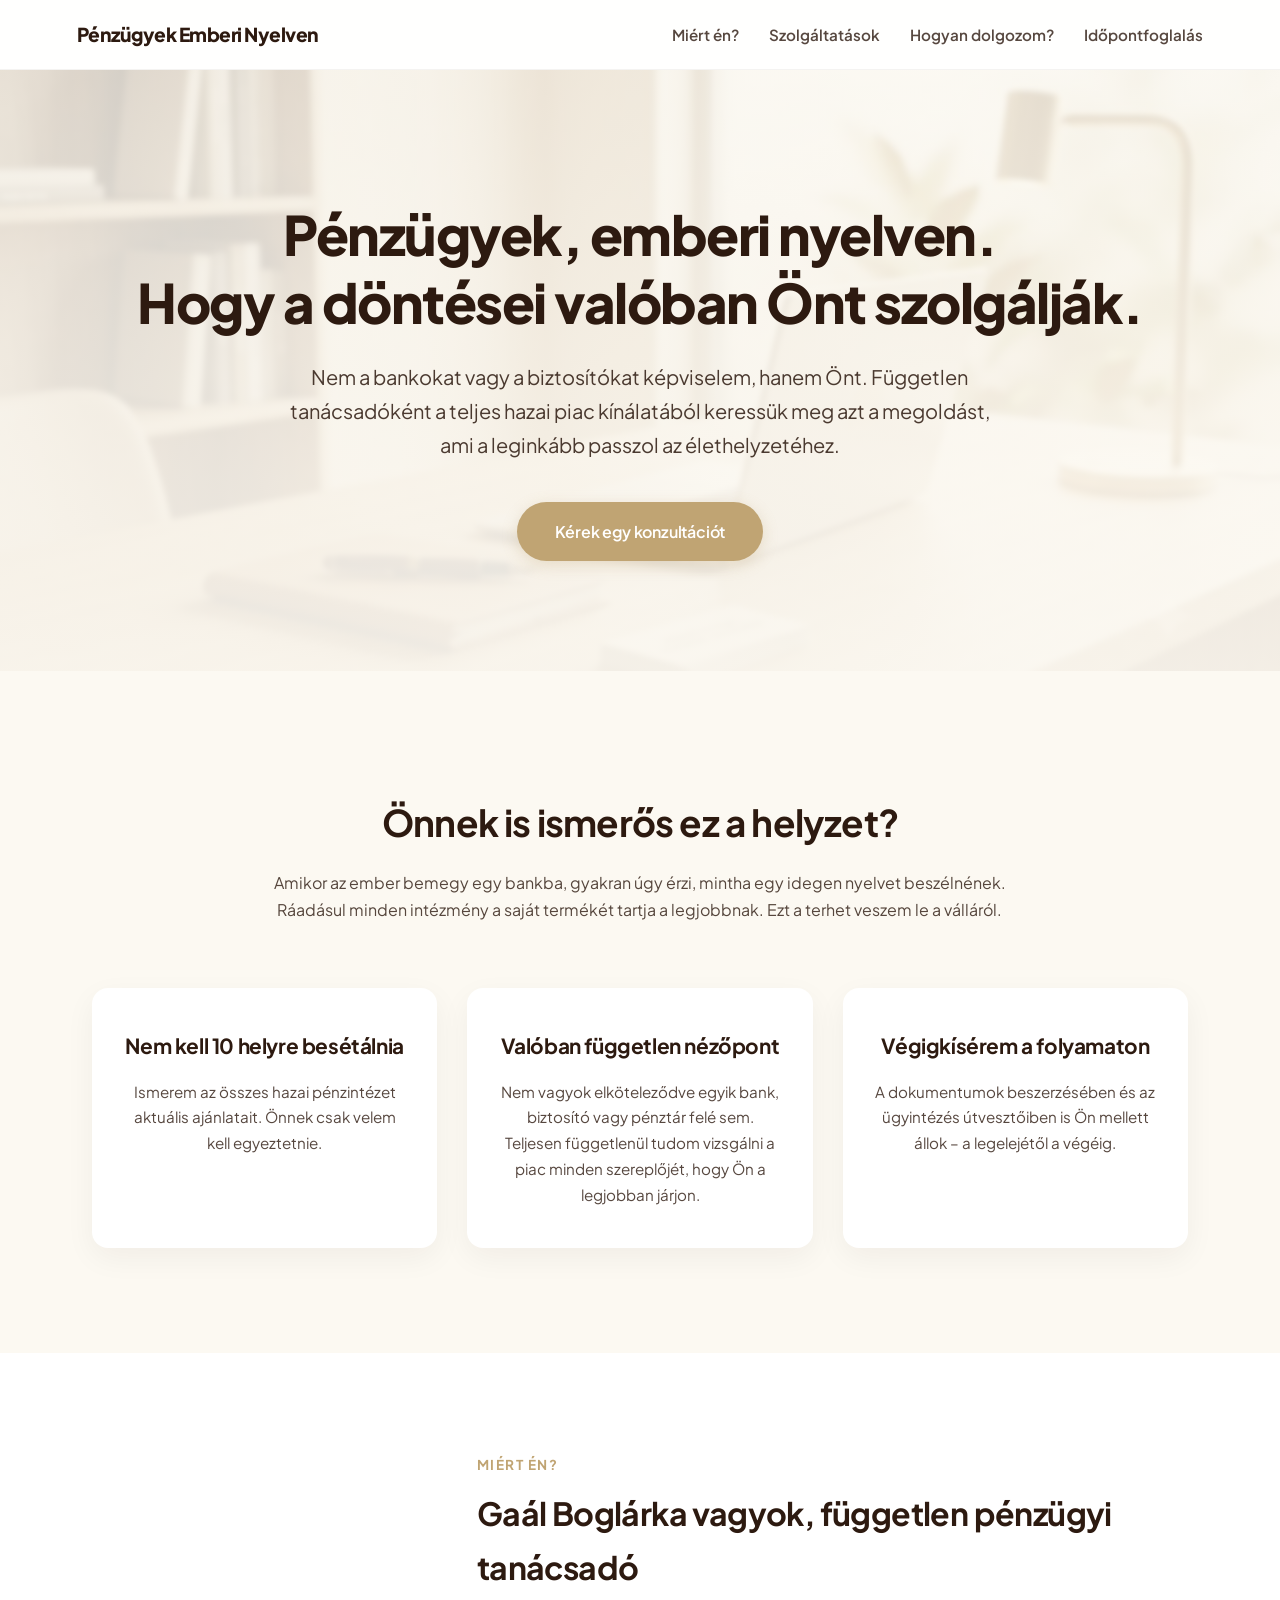
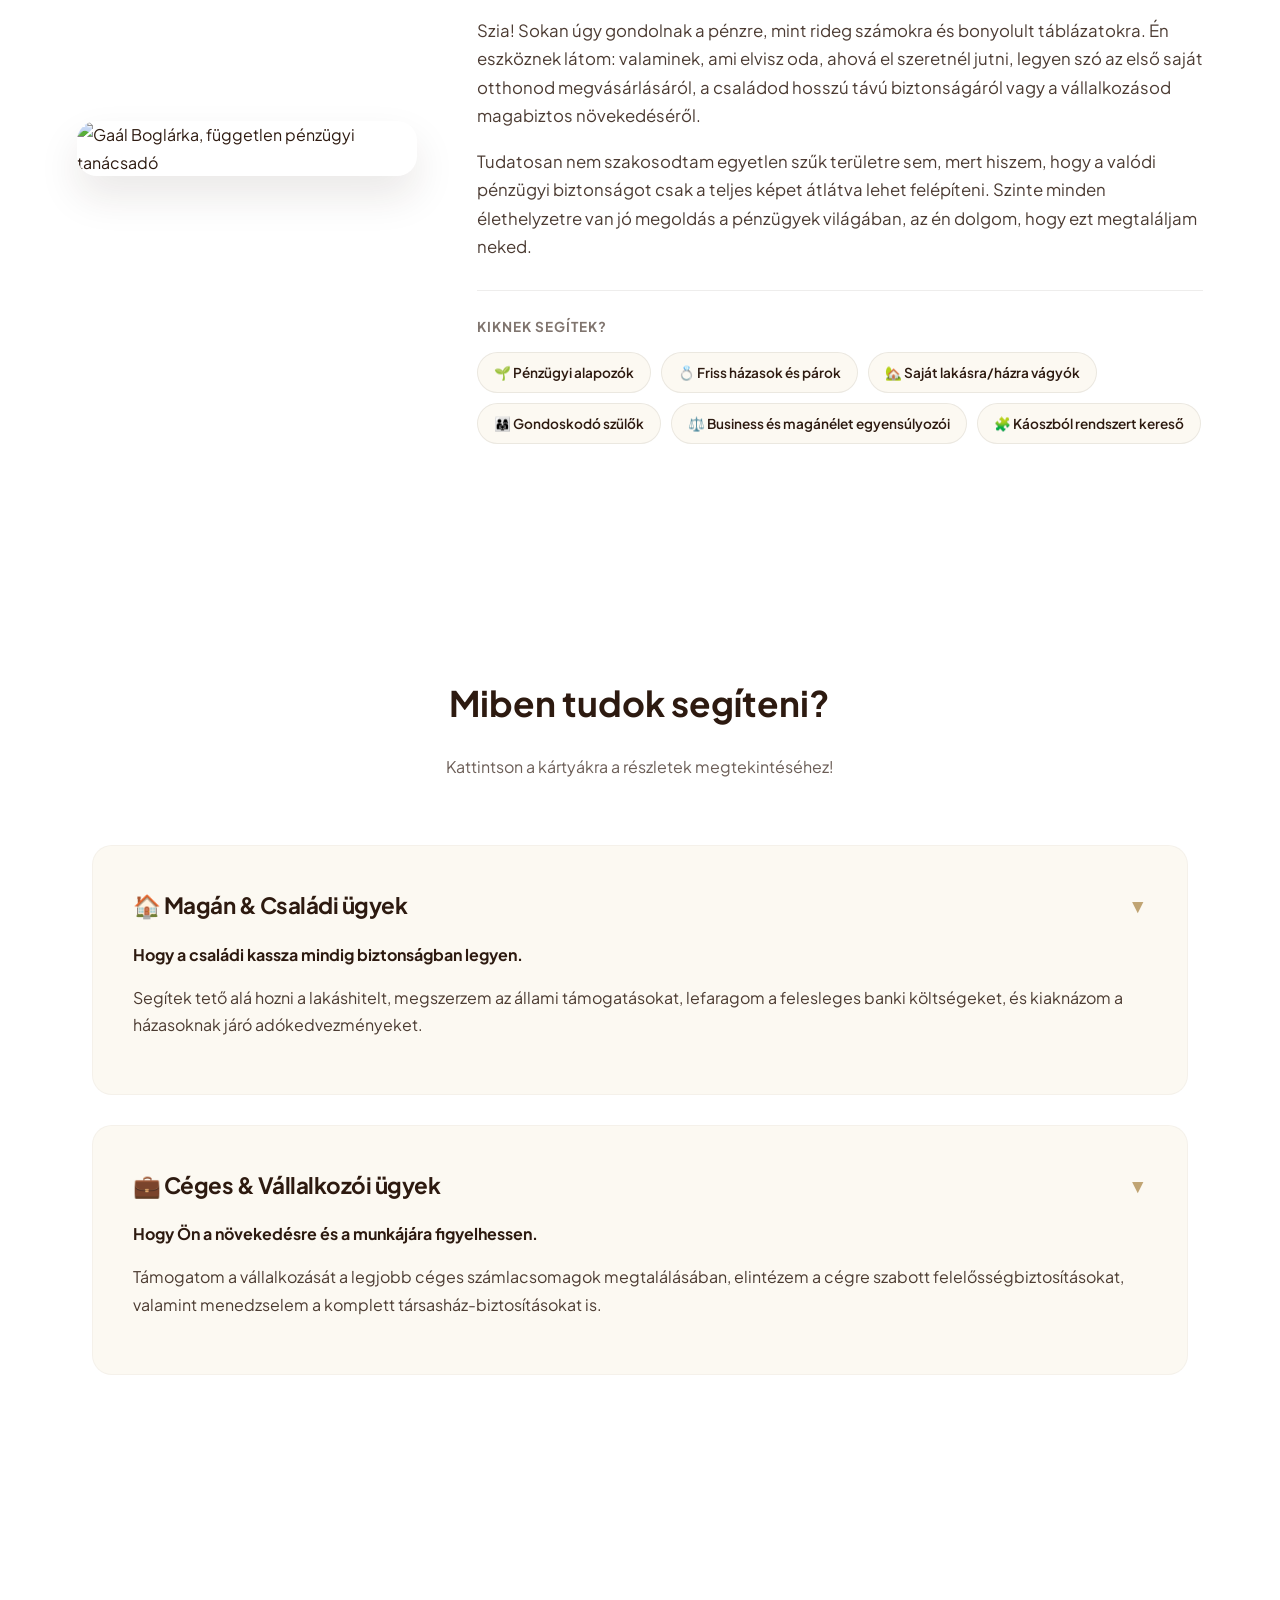
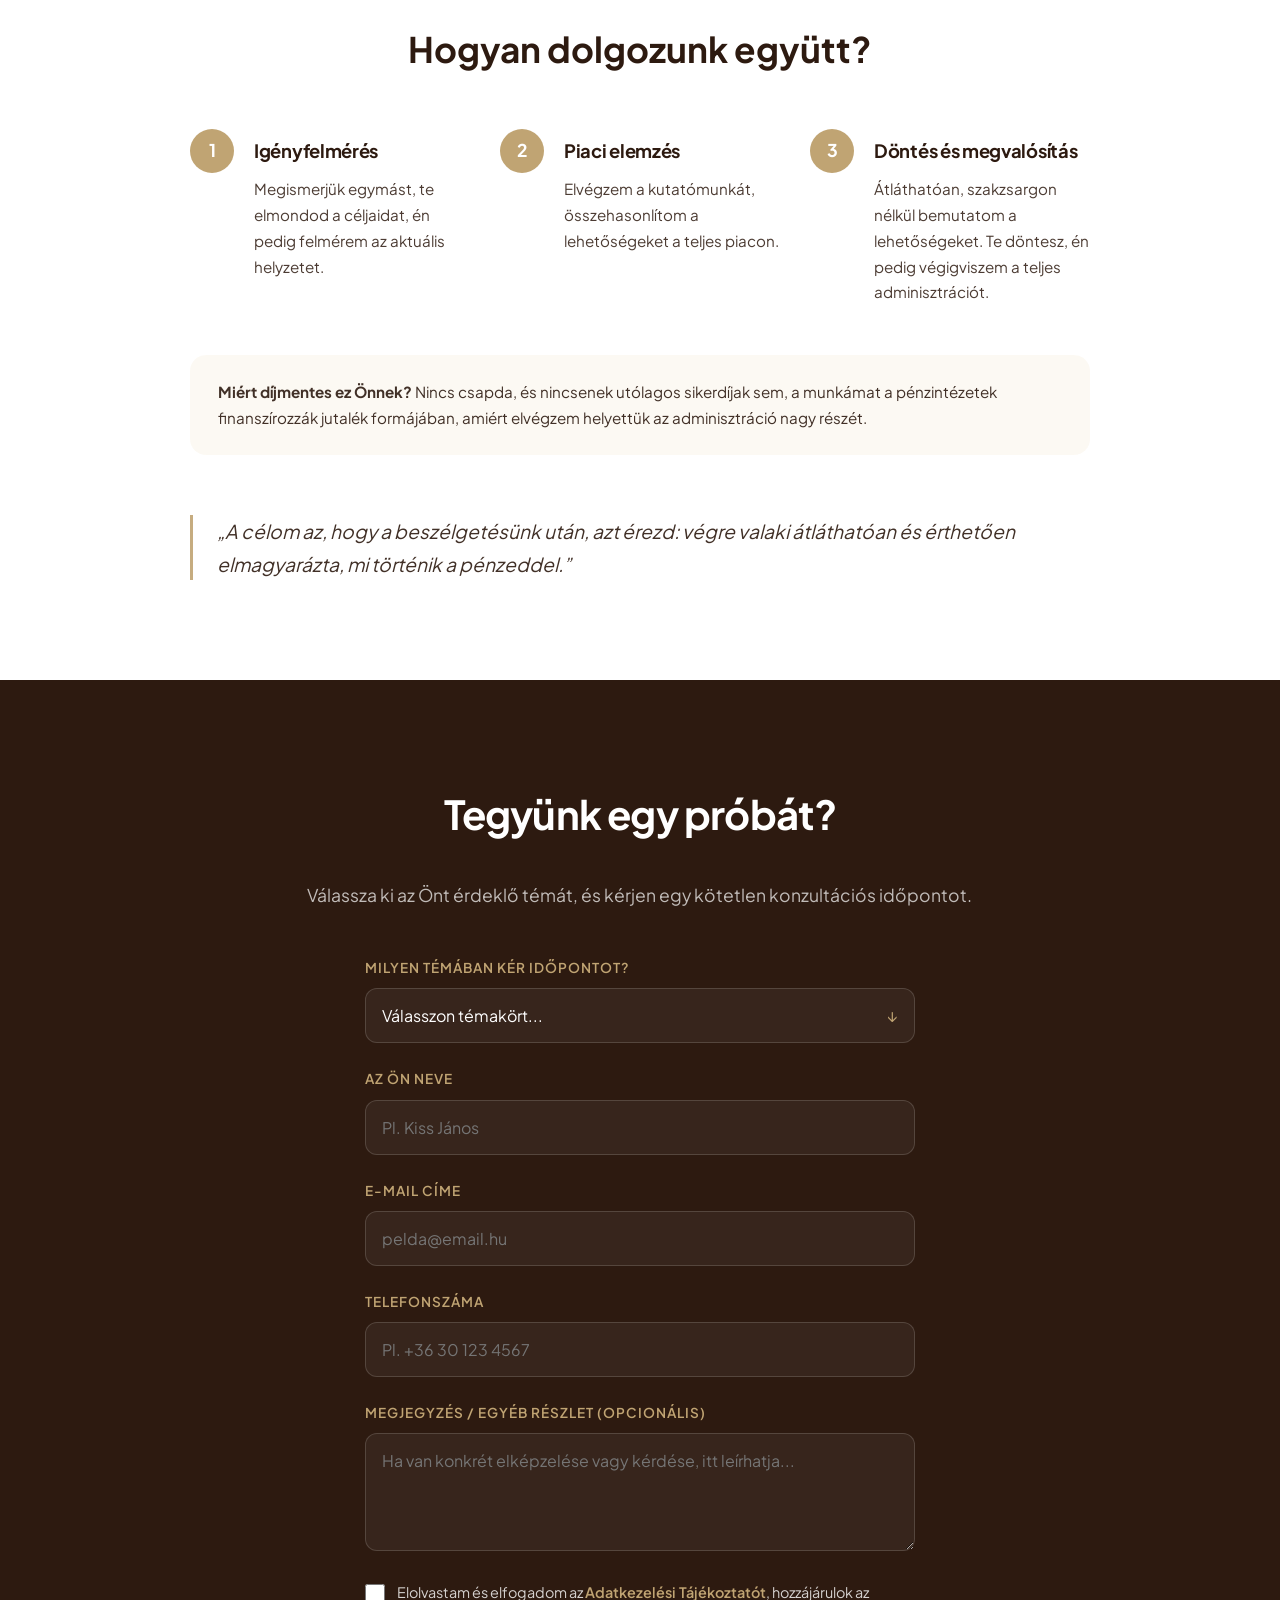
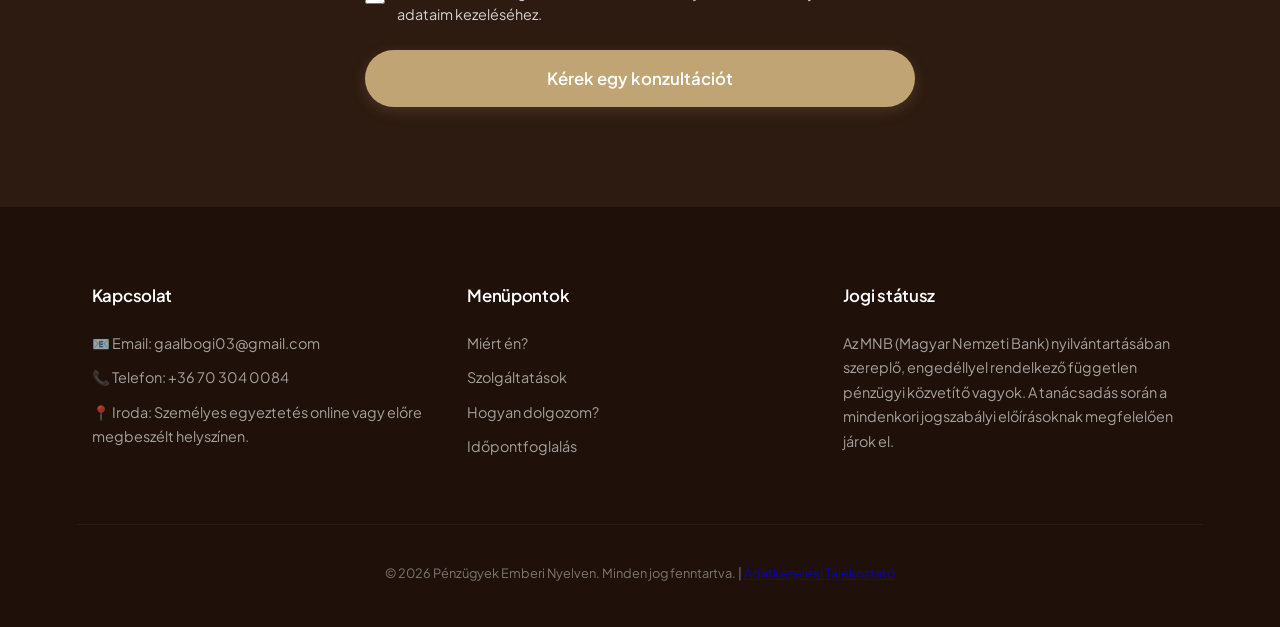
==== commit d95a51b6: "Make Rólam bio consistently informal (tegeződés) throughout" ====
--- a/index.html
+++ b/index.html
@@ -870,8 +870,8 @@
 <div class="about-text">
 <span class="about-eyebrow">Miért én?</span>
 <h2>Gaál Boglárka vagyok, független pénzügyi tanácsadó</h2>
-<p>Szia! Sokan úgy gondolnak a pénzre, mint rideg számokra és bonyolult táblázatokra. Én eszköznek látom: valaminek, ami elviszi Önt oda, ahová el szeretne jutni, legyen szó az első saját otthon megvásárlásáról, a családja hosszú távú biztonságáról vagy a vállalkozása magabiztos növekedéséről.</p>
-<p>Tudatosan nem szakosodtam egyetlen szűk területre sem, mert hiszem, hogy a valódi pénzügyi biztonságot csak a teljes képet átlátva lehet felépíteni. Szinte minden élethelyzetre van jó megoldás a pénzügyek világában, az én dolgom, hogy ezt megtaláljam Önnek.</p>
+<p>Szia! Sokan úgy gondolnak a pénzre, mint rideg számokra és bonyolult táblázatokra. Én eszköznek látom: valaminek, ami elvisz oda, ahová el szeretnél jutni, legyen szó az első saját otthonod megvásárlásáról, a családod hosszú távú biztonságáról vagy a vállalkozásod magabiztos növekedéséről.</p>
+<p>Tudatosan nem szakosodtam egyetlen szűk területre sem, mert hiszem, hogy a valódi pénzügyi biztonságot csak a teljes képet átlátva lehet felépíteni. Szinte minden élethelyzetre van jó megoldás a pénzügyek világában, az én dolgom, hogy ezt megtaláljam neked.</p>
 <div class="about-tags">
 <span class="about-tags-label">Kiknek segítek?</span>
 <div class="about-tags-list">
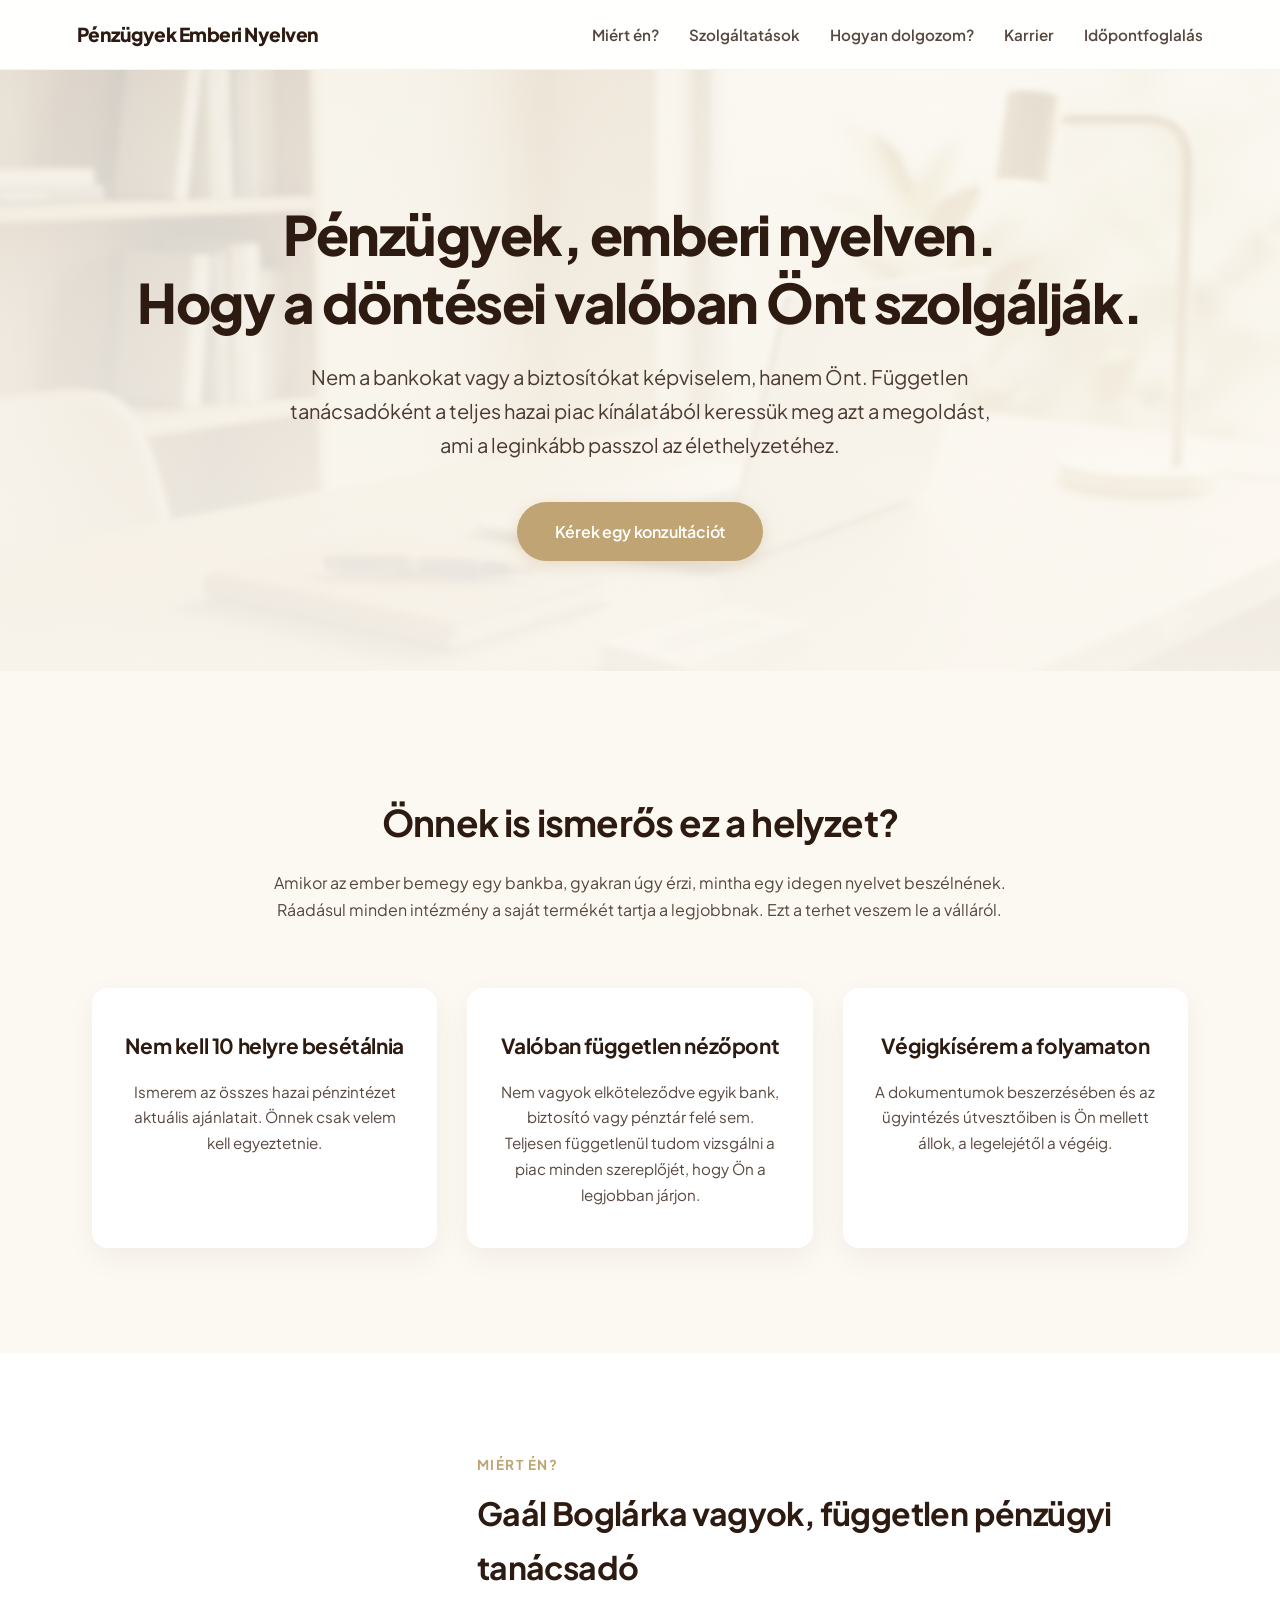
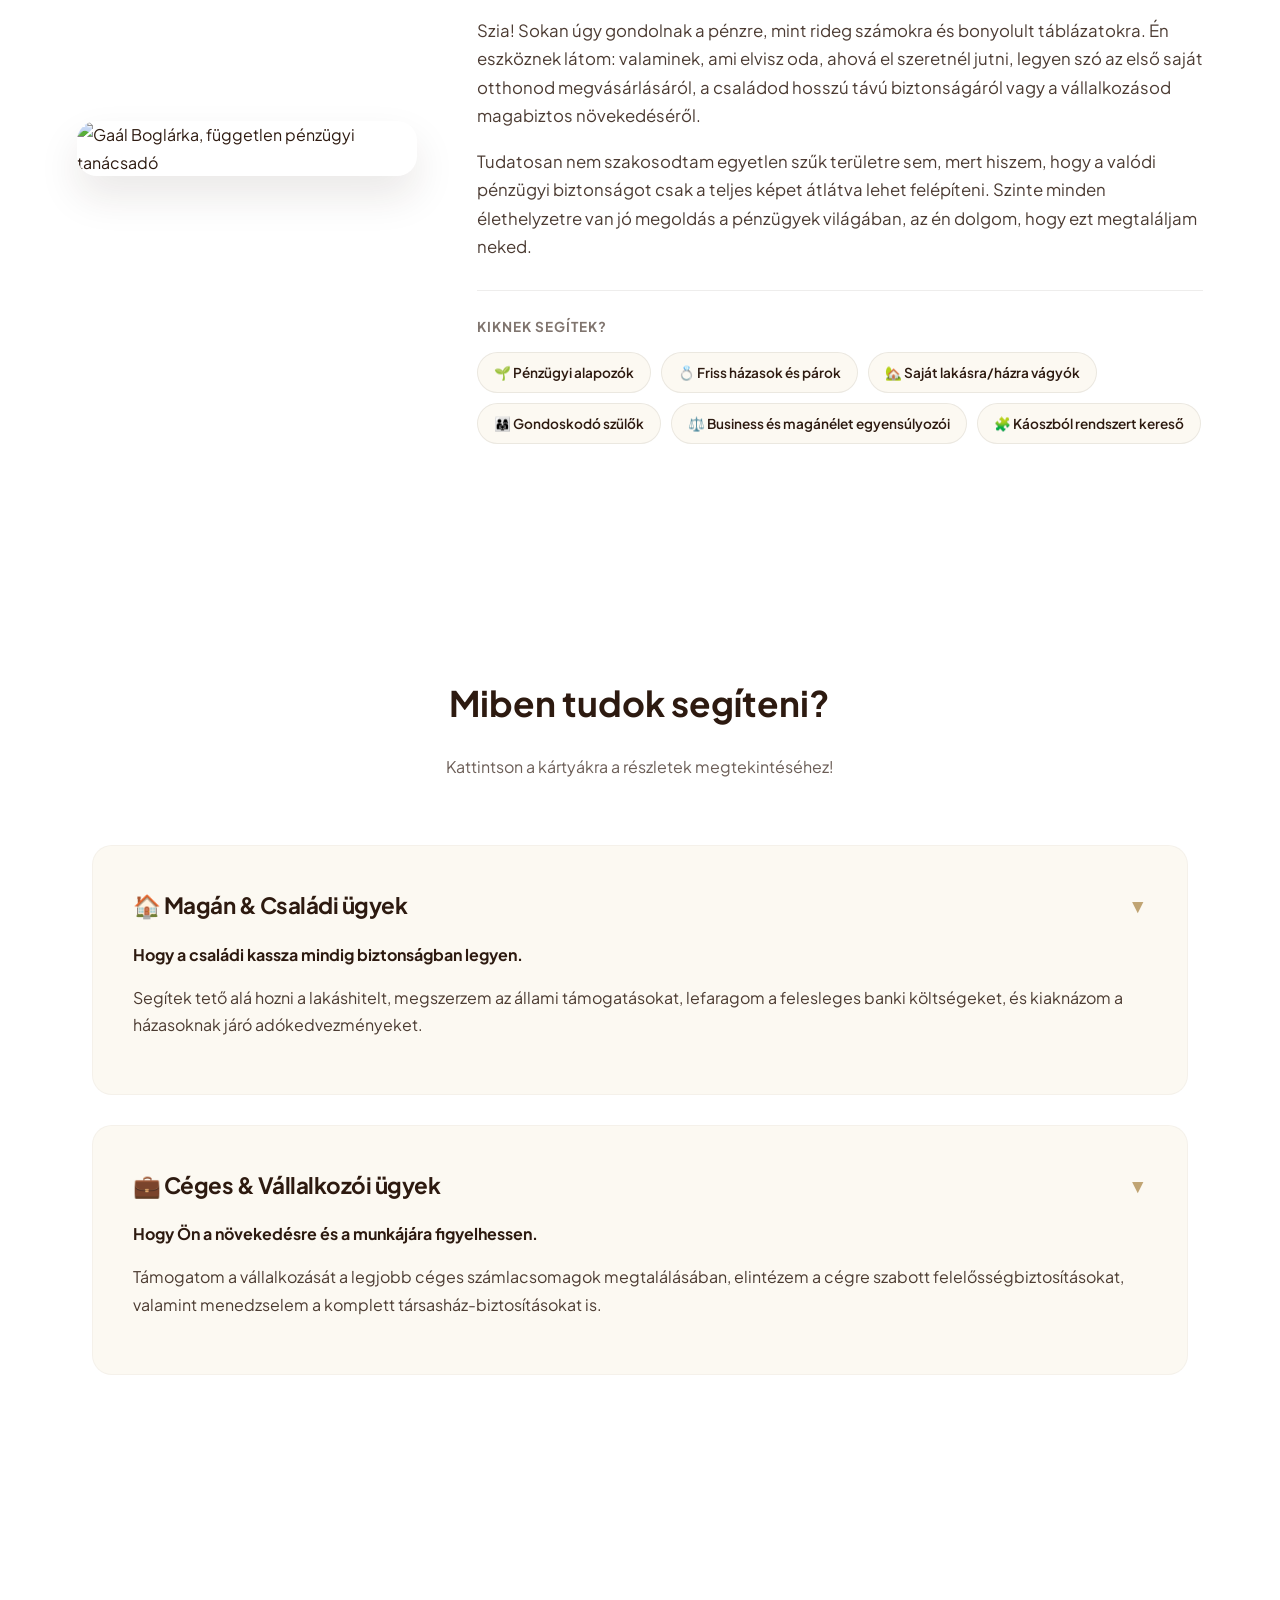
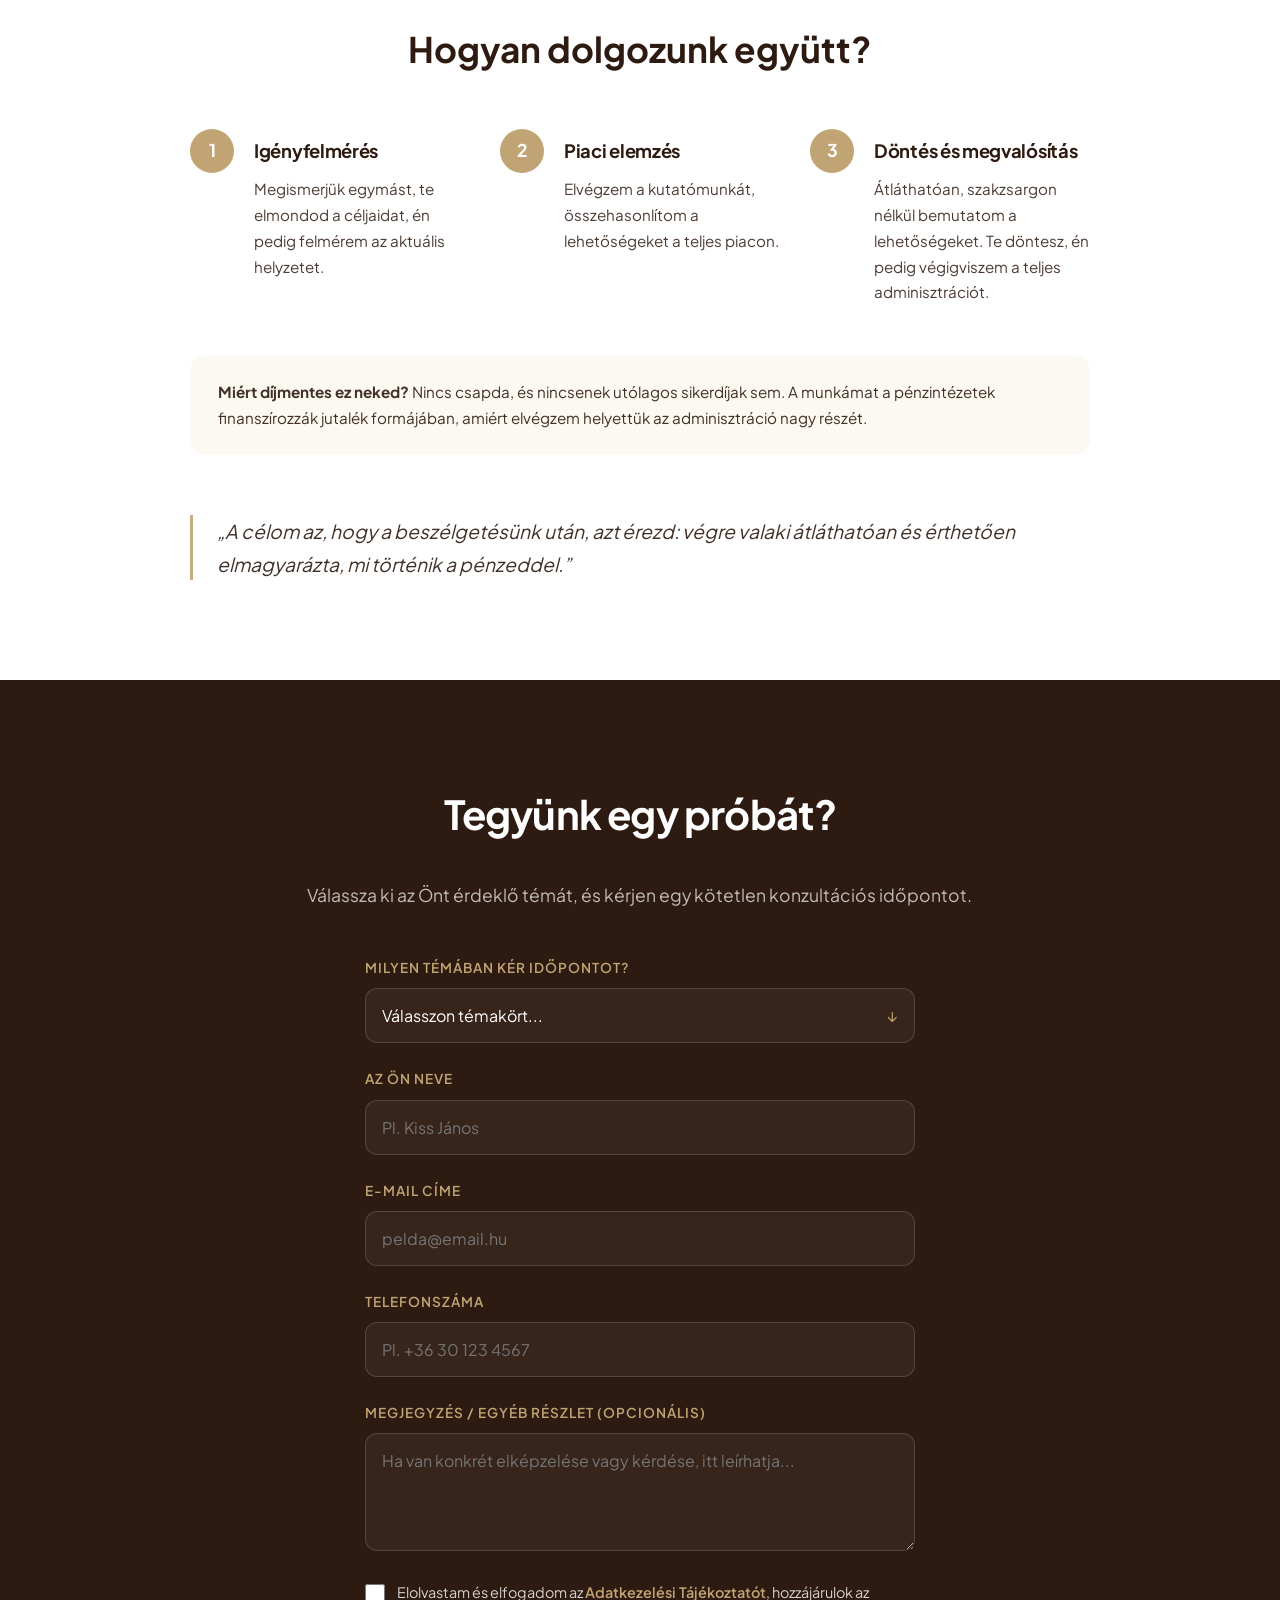
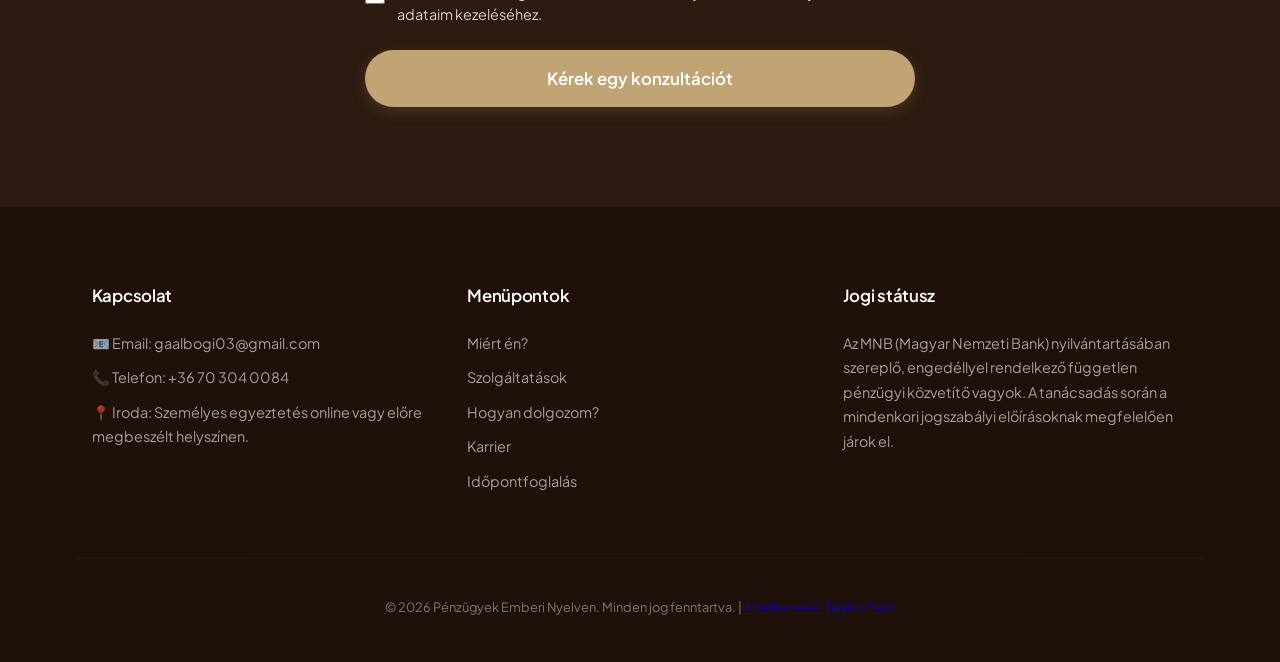
==== commit 1ef90490: "Add Karrier (career) page for advisor recruitment New karrier.html, reachable only via the "Karrier"" ====
--- a/index.html
+++ b/index.html
@@ -23,790 +23,8 @@
 
 <!-- Helyben tárolt Plus Jakarta Sans betűtípus (GDPR miatt nem Google szerverről töltődik be) -->
 <link href="fonts/plus-jakarta-sans.css" rel="stylesheet">
-
-<style>
-/* MODERNEBB & PRÉMIUMABB SZÍNPALETTA */
-:root {
---primary-bg: #FCF9F2; /* Világos, tiszta krém háttér */
---dark-text: #2D1A10; /* Elegáns mélybarna a szövegeknek */
---accent-gold: #C0A473; /* Matt arany / pezsgő a gomboknak */
---accent-gold-hover: #A88E60;
---white-bg: #ffffff; /* Hófehér a kártyák kiemeléséhez */
---card-shadow: 0 10px 30px rgba(45, 26, 16, 0.05); /* Lágy, modern árnyék */
---card-shadow-hover: 0 20px 40px rgba(45, 26, 16, 0.1);
-}
-
-html {
-scroll-behavior: smooth;
-}
-
-body {
-font-family: 'Plus Jakarta Sans', -apple-system, BlinkMacSystemFont, sans-serif;
-margin: 0;
-padding: 0;
-color: var(--dark-text);
-background-color: var(--primary-bg);
-line-height: 1.7;
--webkit-font-smoothing: antialiased;
-}
-
-.container {
-width: 88%;
-max-width: 1140px;
-margin: 0 auto;
-}
-
-/* Navigációs sáv - Letisztult, lebegő hatás */
-.navbar {
-background-color: rgba(255, 255, 255, 0.9);
-backdrop-filter: blur(10px);
--webkit-backdrop-filter: blur(10px);
-border-bottom: 1px solid rgba(45, 26, 16, 0.05);
-padding: 18px 0;
-position: sticky;
-top: 0;
-z-index: 100;
-}
-
-.navbar .container {
-display: flex;
-justify-content: space-between;
-align-items: center;
-position: relative;
-}
-
-.nav-toggle {
-display: none;
-flex-direction: column;
-justify-content: space-between;
-width: 26px;
-height: 18px;
-background: none;
-border: none;
-padding: 0;
-cursor: pointer;
-z-index: 110;
-}
-
-.nav-toggle span {
-display: block;
-height: 2px;
-width: 100%;
-background-color: var(--dark-text);
-border-radius: 2px;
-transition: transform 0.3s ease, opacity 0.3s ease;
-}
-
-.nav-toggle.open span:nth-child(1) {
-transform: translateY(8px) rotate(45deg);
-}
-
-.nav-toggle.open span:nth-child(2) {
-opacity: 0;
-}
-
-.nav-toggle.open span:nth-child(3) {
-transform: translateY(-8px) rotate(-45deg);
-}
-
-.logo {
-font-weight: 800;
-font-size: 1.2rem;
-color: var(--dark-text);
-text-decoration: none;
-letter-spacing: -0.5px;
-}
-
-.nav-links {
-display: flex;
-list-style: none;
-margin: 0;
-padding: 0;
-}
-
-.nav-links li {
-margin-left: 30px;
-}
-
-.nav-links a {
-text-decoration: none;
-color: var(--dark-text);
-font-weight: 600;
-font-size: 0.95rem;
-opacity: 0.8;
-transition: opacity 0.2s ease;
-}
-
-.nav-links a:hover {
-opacity: 1;
-}
-
-/* Hero szekció - Lágy színátmenettel + elmosódott háttérkép */
-.hero {
-padding: 130px 0 110px 0;
-text-align: center;
-position: relative;
-overflow: hidden;
-}
-
-.hero-bg {
-position: absolute;
-inset: 0;
-background-image: url('images/hero-bg.jpg');
-background-size: cover;
-background-position: center;
-z-index: 0;
-}
-
-.hero-overlay {
-position: absolute;
-inset: 0;
-background: linear-gradient(180deg, rgba(252,249,242,0.82) 0%, rgba(252,249,242,0.94) 100%);
-z-index: 1;
-}
-
-.hero .container {
-position: relative;
-z-index: 2;
-}
-
-.hero h1 {
-font-size: 3.4rem;
-font-weight: 800;
-color: var(--dark-text);
-line-height: 1.25;
-margin-bottom: 24px;
-margin-top: 0;
-letter-spacing: -1.5px;
-}
-
-.hero p {
-font-size: 1.25rem;
-max-width: 720px;
-margin: 0 auto 40px auto;
-color: var(--dark-text);
-opacity: 0.85;
-font-weight: 400;
-}
-
-/* Gombok */
-.btn {
-display: inline-block;
-background-color: var(--accent-gold);
-color: #ffffff;
-padding: 16px 38px;
-text-decoration: none;
-font-weight: 600;
-border-radius: 50px;
-transition: all 0.3s cubic-bezier(0.16, 1, 0.3, 1);
-box-shadow: 0 4px 15px rgba(192, 164, 115, 0.3);
-border: none;
-cursor: pointer;
-font-size: 1rem;
-letter-spacing: -0.2px;
-}
-
-.btn:hover {
-transform: translateY(-2px);
-background-color: var(--accent-gold-hover);
-box-shadow: 0 8px 25px rgba(192, 164, 115, 0.4);
-}
-
-/* Lebegő CTA gomb */
-.floating-cta {
-position: fixed;
-right: 30px;
-bottom: 30px;
-z-index: 90;
-padding: 14px 30px;
-font-size: 0.95rem;
-opacity: 0;
-transform: translateY(20px);
-pointer-events: none;
-transition: opacity 0.3s ease, transform 0.3s ease;
-}
-
-.floating-cta.visible {
-opacity: 1;
-transform: translateY(0);
-pointer-events: auto;
-}
-
-@media (max-width: 768px) {
-.floating-cta {
-right: 20px;
-bottom: 20px;
-padding: 13px 22px;
-font-size: 0.9rem;
-}
-}
-
-/* Rólam */
-.about {
-padding: 100px 0;
-background-color: var(--white-bg);
-}
-
-.about-grid {
-display: flex;
-align-items: center;
-gap: 60px;
-}
-
-.about-image {
-flex: 0 0 340px;
-}
-
-.about-image img {
-width: 100%;
-display: block;
-border-radius: 20px;
-box-shadow: var(--card-shadow-hover);
-}
-
-.about-text {
-flex: 1;
-}
-
-.about-eyebrow {
-display: block;
-color: var(--accent-gold);
-font-weight: 700;
-text-transform: uppercase;
-letter-spacing: 1.5px;
-font-size: 0.85rem;
-margin-bottom: 10px;
-}
-
-.about-text h2 {
-font-size: 2rem;
-font-weight: 700;
-letter-spacing: -0.6px;
-margin: 0 0 22px 0;
-}
-
-.about-text p {
-opacity: 0.85;
-margin-bottom: 16px;
-font-size: 1.05rem;
-}
-
-.about-text p:last-child {
-margin-bottom: 0;
-}
-
-.about-tags {
-margin-top: 28px;
-padding-top: 24px;
-border-top: 1px solid rgba(45, 26, 16, 0.08);
-}
-
-.about-tags-label {
-display: block;
-font-weight: 700;
-font-size: 0.85rem;
-text-transform: uppercase;
-letter-spacing: 1px;
-opacity: 0.6;
-margin-bottom: 14px;
-}
-
-.about-tags-list {
-display: flex;
-flex-wrap: wrap;
-gap: 10px;
-}
-
-.tag {
-background-color: var(--primary-bg);
-border: 1px solid rgba(45, 26, 16, 0.08);
-border-radius: 50px;
-padding: 8px 16px;
-font-size: 0.85rem;
-font-weight: 600;
-white-space: nowrap;
-}
-
-/* Probléma / Megoldás */
-.intro {
-padding: 90px 0;
-text-align: center;
-}
-
-.intro h2 {
-font-size: 2.3rem;
-font-weight: 700;
-letter-spacing: -0.8px;
-margin-bottom: 15px;
-}
-
-.features {
-display: flex;
-justify-content: space-between;
-flex-wrap: wrap;
-margin-top: 50px;
-}
-
-.feature-box {
-flex: 1;
-min-width: 280px;
-margin: 15px;
-padding: 40px 30px;
-background-color: var(--white-bg);
-border-radius: 16px;
-box-shadow: var(--card-shadow);
-transition: all 0.4s cubic-bezier(0.16, 1, 0.3, 1);
-}
-
-.feature-box:hover {
-transform: translateY(-6px);
-box-shadow: var(--card-shadow-hover);
-}
-
-.feature-box h3 {
-font-size: 1.3rem;
-font-weight: 700;
-margin-top: 0;
-margin-bottom: 15px;
-letter-spacing: -0.4px;
-}
-
-.feature-box p {
-font-size: 0.95rem;
-opacity: 0.8;
-margin: 0;
-}
-
-/* Szolgáltatások */
-.services {
-padding: 100px 0;
-background-color: var(--white-bg);
-}
-
-.services-grid {
-display: flex;
-justify-content: space-between;
-flex-wrap: wrap;
-}
-
-.service-card {
-flex: 1;
-min-width: 45%;
-margin: 15px;
-padding: 40px;
-background: var(--primary-bg);
-border-radius: 20px;
-transition: all 0.4s cubic-bezier(0.16, 1, 0.3, 1);
-cursor: pointer;
-position: relative;
-border: 1px solid rgba(45, 26, 16, 0.03);
-text-align: left;
-}
-
-.service-card:hover {
-background-color: #F5EFE4;
-transform: translateY(-4px);
-}
-
-.service-header {
-display: flex;
-justify-content: space-between;
-align-items: center;
-margin-bottom: 15px;
-}
-
-.service-header h3 {
-font-size: 1.4rem;
-font-weight: 700;
-margin: 0;
-letter-spacing: -0.5px;
-}
-
-.toggle-icon {
-font-size: 1.2rem;
-color: var(--accent-gold);
-transition: transform 0.3s ease;
-font-weight: bold;
-}
-
-.service-card.active .toggle-icon {
-transform: rotate(180deg);
-}
-
-.service-card p.intro-text {
-margin: 0 0 15px 0;
-opacity: 0.85;
-}
-
-.service-details {
-max-height: 0;
-overflow: hidden;
-transition: max-height 0.4s cubic-bezier(0.16, 1, 0.3, 1), opacity 0.3s ease;
-opacity: 0;
-border-top: 1px solid rgba(45, 26, 16, 0.08);
-padding-top: 0;
-margin-top: 0;
-}
-
-.service-card.active .service-details {
-max-height: 700px;
-opacity: 1;
-padding-top: 20px;
-margin-top: 15px;
-}
-
-.service-details ul {
-padding-left: 20px;
-margin: 0;
-}
-
-.service-details li {
-margin-bottom: 10px;
-font-size: 0.95rem;
-opacity: 0.9;
-}
-
-.service-details strong {
-color: var(--dark-text);
-}
-
-/* Magyarázat rész */
-.explanation {
-padding: 90px 0;
-text-align: center;
-}
-
-.explanation h2 {
-font-size: 2.1rem;
-font-weight: 700;
-margin-bottom: 20px;
-letter-spacing: -0.5px;
-}
-
-.explanation p {
-font-size: 1.1rem;
-opacity: 0.8;
-}
-
-/* Hogyan dolgozunk együtt */
-.process {
-padding: 100px 0;
-background-color: var(--white-bg);
-}
-
-.process-steps {
-display: flex;
-justify-content: space-between;
-flex-wrap: wrap;
-gap: 30px;
-}
-
-.process-step {
-flex: 1;
-min-width: 260px;
-display: flex;
-gap: 20px;
-}
-
-.process-number {
-flex-shrink: 0;
-width: 44px;
-height: 44px;
-border-radius: 50%;
-background-color: var(--accent-gold);
-color: #ffffff;
-display: flex;
-align-items: center;
-justify-content: center;
-font-weight: 700;
-font-size: 1.1rem;
-}
-
-.process-step h3 {
-font-size: 1.15rem;
-font-weight: 700;
-margin: 6px 0 10px 0;
-letter-spacing: -0.3px;
-}
-
-.process-step p {
-font-size: 0.95rem;
-opacity: 0.85;
-margin: 0;
-}
-
-.process-fee-note {
-margin-top: 50px;
-padding: 24px 28px;
-background-color: var(--primary-bg);
-border-radius: 16px;
-font-size: 0.95rem;
-opacity: 0.9;
-}
-
-.process-fee-note strong {
-color: var(--dark-text);
-}
-
-.process-quote {
-margin: 60px 0 0 0;
-padding: 0 0 0 24px;
-border-left: 3px solid var(--accent-gold);
-font-size: 1.2rem;
-font-style: italic;
-opacity: 0.9;
-}
-
-/* Kapcsolati űrlap */
-.contact {
-background-color: var(--dark-text);
-color: #ffffff;
-padding: 100px 0;
-text-align: center;
-}
-
-.contact h2 {
-font-size: 2.5rem;
-font-weight: 700;
-letter-spacing: -0.8px;
-margin-top: 0;
-}
-
-.contact p {
-opacity: 0.7;
-font-size: 1.1rem;
-}
-
-.contact form {
-max-width: 550px;
-margin: 45px auto 0 auto;
-text-align: left;
-}
-
-.form-group {
-margin-bottom: 24px;
-}
-
-.form-group label {
-display: block;
-margin-bottom: 9px;
-font-weight: 600;
-color: var(--accent-gold);
-font-size: 0.85rem;
-text-transform: uppercase;
-letter-spacing: 1px;
-}
-
-.contact input, .contact select, .contact textarea {
-width: 100%;
-padding: 16px;
-border-radius: 12px;
-border: 1px solid rgba(255, 255, 255, 0.15);
-background-color: rgba(255, 255, 255, 0.05);
-color: #ffffff;
-box-sizing: border-box;
-font-family: inherit;
-font-size: 1rem;
-transition: all 0.3s ease;
--webkit-appearance: none;
-appearance: none;
-}
-
-.contact input:focus, .contact select:focus, .contact textarea:focus {
-outline: none;
-border-color: var(--accent-gold);
-background-color: rgba(255, 255, 255, 0.08);
-}
-
-.select-wrapper {
-position: relative;
-}
-
-.select-wrapper::after {
-content: "↓";
-font-size: 1rem;
-color: var(--accent-gold);
-right: 18px;
-top: 14px;
-position: absolute;
-pointer-events: none;
-}
-
-/* JAVÍTOTT ÁSZF RUBLIKA STÍLUS */
-.checkbox-group {
-display: flex;
-align-items: flex-start;
-margin-top: 20px;
-margin-bottom: 25px;
-gap: 12px; /* Biztosítja a tiszta távolságot a négyzet és a szöveg között */
-}
-
-.checkbox-group input[type="checkbox"] {
-width: 20px;
-height: 20px;
-margin: 2px 0 0 0;
-cursor: pointer;
-flex-shrink: 0; /* Megakadályozza, hogy a jelölőnégyzet összenyomódjon */
--webkit-appearance: checkbox; /* Visszaállítja a natív checkbox működést */
-appearance: checkbox;
-}
-
-.checkbox-group label {
-text-transform: none;
-font-size: 0.9rem;
-font-weight: 400;
-color: rgba(255, 255, 255, 0.8);
-letter-spacing: 0;
-line-height: 1.5;
-cursor: pointer;
-margin-bottom: 0;
-display: inline;
-}
-
-.checkbox-group a {
-color: var(--accent-gold);
-text-decoration: none;
-font-weight: 600;
-position: relative;
-z-index: 5; /* Biztosítja, hogy a link kattintható maradjon */
-}
-
-.checkbox-group a:hover {
-text-decoration: underline;
-}
-
-.contact button {
-background-color: var(--accent-gold);
-color: #ffffff;
-border: none;
-padding: 18px 40px;
-font-weight: 600;
-font-size: 1.05rem;
-cursor: pointer;
-border-radius: 50px;
-width: 100%;
-transition: all 0.3s ease;
-box-shadow: 0 4px 15px rgba(192, 164, 115, 0.2);
-font-family: inherit;
-}
-
-.contact button:hover {
-background-color: var(--accent-gold-hover);
-transform: translateY(-2px);
-}
-
-/* Modern lábléc */
-.main-footer {
-background-color: #1F110A;
-color: rgba(255, 255, 255, 0.6);
-padding: 60px 0 30px 0;
-font-size: 0.9rem;
-}
-
-.footer-grid {
-display: flex;
-justify-content: space-between;
-flex-wrap: wrap;
-margin-bottom: 40px;
-}
-
-.footer-col {
-flex: 1;
-min-width: 250px;
-margin: 15px;
-}
-
-.footer-col h4 {
-color: #ffffff;
-margin-top: 0;
-margin-bottom: 20px;
-font-size: 1.05rem;
-font-weight: 600;
-letter-spacing: -0.3px;
-}
-
-.footer-col p {
-margin: 10px 0;
-}
-
-.footer-col a {
-color: rgba(255, 255, 255, 0.6);
-text-decoration: none;
-transition: color 0.2s ease;
-}
-
-.footer-col a:hover {
-color: var(--accent-gold);
-}
-
-.footer-legal {
-text-align: center;
-padding-top: 25px;
-border-top: 1px solid rgba(255, 255, 255, 0.05);
-font-size: 0.8rem;
-opacity: 0.7;
-}
-
-/* Reszponzív nézet */
-@media (max-width: 768px) {
-.about-grid {
-flex-direction: column;
-gap: 30px;
-text-align: center;
-}
-.about-image {
-flex: none;
-max-width: 240px;
-margin: 0 auto;
-}
-.about-text h2 {
-font-size: 1.6rem;
-}
-.navbar .container {
-flex-direction: row;
-justify-content: space-between;
-}
-.nav-toggle {
-display: flex;
-}
-.nav-links {
-display: none;
-position: absolute;
-top: calc(100% + 18px);
-left: -6%;
-width: 112%;
-flex-direction: column;
-background-color: var(--white-bg);
-box-shadow: 0 15px 30px rgba(45, 26, 16, 0.1);
-padding: 10px 0;
-}
-.nav-links.open {
-display: flex;
-}
-.nav-links li {
-margin: 0;
-text-align: center;
-}
-.nav-links a {
-display: block;
-padding: 14px 20px;
-}
-.hero h1 {
-font-size: 2.4rem;
-}
-.service-card {
-min-width: 100%;
-margin: 10px 0;
-padding: 30px;
-}
-.features {
-margin-top: 20px;
-}
-.feature-box {
-margin: 10px 0;
-}
-}
-</style>
+<link href="styles.css" rel="stylesheet">
+
 </head>
 <body>
 
@@ -821,6 +39,7 @@
 <li><a href="#rolam">Miért én?</a></li>
 <li><a href="#szolgaltatasok">Szolgáltatások</a></li>
 <li><a href="#folyamat">Hogyan dolgozom?</a></li>
+<li><a href="karrier.html">Karrier</a></li>
 <li><a href="#kapcsolat">Időpontfoglalás</a></li>
 </ul>
 </div>
@@ -855,7 +74,7 @@
 </div>
 <div class="feature-box">
 <h3>Végigkísérem a folyamaton</h3>
-<p>A dokumentumok beszerzésében és az ügyintézés útvesztőiben is Ön mellett állok – a legelejétől a végéig.</p>
+<p>A dokumentumok beszerzésében és az ügyintézés útvesztőiben is Ön mellett állok, a legelejétől a végéig.</p>
 </div>
 </div>
 </div>
@@ -908,10 +127,10 @@
 <li><strong>Otthonteremtés és Támogatások:</strong> A CSOK+, Babaváró, az <strong>Otthon Start Program (OSP) hitel</strong> és a piaci lakáshitelek teljes körű intézése, hogy minden elérhető forrást maximálisan kihasználjunk.</li>
 <li><strong>Első házasok adókedvezménye:</strong> Segítek átlátni és zökkenőmentesen visszaigényelni a friss házasoknak járó állami adókönnyítéseket, hogy több maradjon a közös kasszában.</li>
 <li><strong>Hitelkiváltás:</strong> Ha van régebbi, drága hitele, megnézzük, hogyan tudjuk azt lecserélni egy sokkal olcsóbb, fixebb havidíjúra.</li>
-<li><strong>Mindennapi Bankszámlák:</strong> Átnézzük a költési szokásait, és lenyessük a felesleges havidíjakat, utalási sarcolásokat. Olyan számlákiemelést keresünk, ami Önnek spórol.</li>
+<li><strong>Mindennapi Bankszámlák:</strong> Átnézzük a költési szokásait, és lenyessük a felesleges havidíjakat, utalási sarcolásokat. Olyan számlát keresünk, ami Önnek spórol.</li>
 <li><strong>Gyors segítség (Személyi kölcsönök):</strong> Ha autóvásárlásra, felújításra vagy hirtelen jött kiadásra kell pénz, megtaláljuk a legkedvezőbb kamatú, rejtett buktatók nélküli megoldást.</li>
 <li><strong>A család és az értékek védelme:</strong> Olyan élet-, egészség- és lakásbiztosítást rakunk össze, ami egy váratlan helyzetben tényleg kifizeti a számlákat.</li>
-<li><strong>Nyugdíj-előtakarékosság:</strong> Már ma lerakjuk azoknak az alapját, hogy időskorára is anyagilag biztonságban és függetlenül élhessen.</li>
+<li><strong>Nyugdíj-előtakarékosság:</strong> Már ma lerakjuk ennek az alapját, hogy időskorára is anyagilag biztonságban és függetlenül élhessen.</li>
 <li><strong>Gyermekek jövőjéért:</strong> Hosszú távú megtakarítási tervet is építünk, hogy gyermeke jövője már ma biztos alapokon álljon.</li>
 </ul>
 </div>
@@ -970,7 +189,7 @@
 </div>
 
 <div class="process-fee-note">
-<strong>Miért díjmentes ez Önnek?</strong> Nincs csapda, és nincsenek utólagos sikerdíjak sem, a munkámat a pénzintézetek finanszírozzák jutalék formájában, amiért elvégzem helyettük az adminisztráció nagy részét.
+<strong>Miért díjmentes ez neked?</strong> Nincs csapda, és nincsenek utólagos sikerdíjak sem. A munkámat a pénzintézetek finanszírozzák jutalék formájában, amiért elvégzem helyettük az adminisztráció nagy részét.
 </div>
 
 <blockquote class="process-quote">„A célom az, hogy a beszélgetésünk után, azt érezd: végre valaki átláthatóan és érthetően elmagyarázta, mi történik a pénzeddel.”</blockquote>
@@ -1056,6 +275,7 @@
 <p><a href="#rolam">Miért én?</a></p>
 <p><a href="#szolgaltatasok">Szolgáltatások</a></p>
 <p><a href="#folyamat">Hogyan dolgozom?</a></p>
+<p><a href="karrier.html">Karrier</a></p>
 <p><a href="#kapcsolat">Időpontfoglalás</a></p>
 </div>
 <div class="footer-col">
@@ -1071,6 +291,7 @@
 </footer>
 
 <!-- INTERAKTÍV JAVASCRIPT A LENYÍLÓS MODULHOZ -->
+<script src="script.js"></script>
 <script>
 // LEBEGŐ CTA GOMB - a hero után jelenik meg, a kapcsolat szekciónál eltűnik
 const floatingCta = document.getElementById('floating-cta');
@@ -1085,24 +306,6 @@
 
 ctaObserver.observe(heroSection);
 ctaObserver.observe(contactSection);
-
-// MOBIL HAMBURGER MENÜ
-const navToggle = document.getElementById('nav-toggle');
-const navLinks = document.getElementById('nav-links');
-
-navToggle.addEventListener('click', function() {
-const isOpen = navLinks.classList.toggle('open');
-navToggle.classList.toggle('open');
-navToggle.setAttribute('aria-expanded', isOpen);
-});
-
-navLinks.querySelectorAll('a').forEach(function(link) {
-link.addEventListener('click', function() {
-navLinks.classList.remove('open');
-navToggle.classList.remove('open');
-navToggle.setAttribute('aria-expanded', 'false');
-});
-});
 
 function toggleService(card) {
 const allCards = document.querySelectorAll('.service-card');
--- a/styles.css
+++ b/styles.css
@@ -0,0 +1,800 @@
+/* MODERNEBB & PRÉMIUMABB SZÍNPALETTA */
+:root {
+--primary-bg: #FCF9F2; /* Világos, tiszta krém háttér */
+--dark-text: #2D1A10; /* Elegáns mélybarna a szövegeknek */
+--accent-gold: #C0A473; /* Matt arany / pezsgő a gomboknak */
+--accent-gold-hover: #A88E60;
+--white-bg: #ffffff; /* Hófehér a kártyák kiemeléséhez */
+--card-shadow: 0 10px 30px rgba(45, 26, 16, 0.05); /* Lágy, modern árnyék */
+--card-shadow-hover: 0 20px 40px rgba(45, 26, 16, 0.1);
+}
+
+html {
+scroll-behavior: smooth;
+}
+
+body {
+font-family: 'Plus Jakarta Sans', -apple-system, BlinkMacSystemFont, sans-serif;
+margin: 0;
+padding: 0;
+color: var(--dark-text);
+background-color: var(--primary-bg);
+line-height: 1.7;
+-webkit-font-smoothing: antialiased;
+}
+
+.container {
+width: 88%;
+max-width: 1140px;
+margin: 0 auto;
+}
+
+/* Navigációs sáv - Letisztult, lebegő hatás */
+.navbar {
+background-color: rgba(255, 255, 255, 0.9);
+backdrop-filter: blur(10px);
+-webkit-backdrop-filter: blur(10px);
+border-bottom: 1px solid rgba(45, 26, 16, 0.05);
+padding: 18px 0;
+position: sticky;
+top: 0;
+z-index: 100;
+}
+
+.navbar .container {
+display: flex;
+justify-content: space-between;
+align-items: center;
+position: relative;
+}
+
+.nav-toggle {
+display: none;
+flex-direction: column;
+justify-content: space-between;
+width: 26px;
+height: 18px;
+background: none;
+border: none;
+padding: 0;
+cursor: pointer;
+z-index: 110;
+}
+
+.nav-toggle span {
+display: block;
+height: 2px;
+width: 100%;
+background-color: var(--dark-text);
+border-radius: 2px;
+transition: transform 0.3s ease, opacity 0.3s ease;
+}
+
+.nav-toggle.open span:nth-child(1) {
+transform: translateY(8px) rotate(45deg);
+}
+
+.nav-toggle.open span:nth-child(2) {
+opacity: 0;
+}
+
+.nav-toggle.open span:nth-child(3) {
+transform: translateY(-8px) rotate(-45deg);
+}
+
+.logo {
+font-weight: 800;
+font-size: 1.2rem;
+color: var(--dark-text);
+text-decoration: none;
+letter-spacing: -0.5px;
+}
+
+.nav-links {
+display: flex;
+list-style: none;
+margin: 0;
+padding: 0;
+}
+
+.nav-links li {
+margin-left: 30px;
+}
+
+.nav-links a {
+text-decoration: none;
+color: var(--dark-text);
+font-weight: 600;
+font-size: 0.95rem;
+opacity: 0.8;
+transition: opacity 0.2s ease;
+}
+
+.nav-links a:hover {
+opacity: 1;
+}
+
+/* Hero szekció - Lágy színátmenettel + elmosódott háttérkép */
+.hero {
+padding: 130px 0 110px 0;
+text-align: center;
+position: relative;
+overflow: hidden;
+}
+
+.hero-bg {
+position: absolute;
+inset: 0;
+background-image: url('images/hero-bg.jpg');
+background-size: cover;
+background-position: center;
+z-index: 0;
+}
+
+.hero-overlay {
+position: absolute;
+inset: 0;
+background: linear-gradient(180deg, rgba(252,249,242,0.82) 0%, rgba(252,249,242,0.94) 100%);
+z-index: 1;
+}
+
+.hero .container {
+position: relative;
+z-index: 2;
+}
+
+.hero h1 {
+font-size: 3.4rem;
+font-weight: 800;
+color: var(--dark-text);
+line-height: 1.25;
+margin-bottom: 24px;
+margin-top: 0;
+letter-spacing: -1.5px;
+}
+
+.hero p {
+font-size: 1.25rem;
+max-width: 720px;
+margin: 0 auto 40px auto;
+color: var(--dark-text);
+opacity: 0.85;
+font-weight: 400;
+}
+
+/* Gombok */
+.btn {
+display: inline-block;
+background-color: var(--accent-gold);
+color: #ffffff;
+padding: 16px 38px;
+text-decoration: none;
+font-weight: 600;
+border-radius: 50px;
+transition: all 0.3s cubic-bezier(0.16, 1, 0.3, 1);
+box-shadow: 0 4px 15px rgba(192, 164, 115, 0.3);
+border: none;
+cursor: pointer;
+font-size: 1rem;
+letter-spacing: -0.2px;
+}
+
+.btn:hover {
+transform: translateY(-2px);
+background-color: var(--accent-gold-hover);
+box-shadow: 0 8px 25px rgba(192, 164, 115, 0.4);
+}
+
+/* Lebegő CTA gomb */
+.floating-cta {
+position: fixed;
+right: 30px;
+bottom: 30px;
+z-index: 90;
+padding: 14px 30px;
+font-size: 0.95rem;
+opacity: 0;
+transform: translateY(20px);
+pointer-events: none;
+transition: opacity 0.3s ease, transform 0.3s ease;
+}
+
+.floating-cta.visible {
+opacity: 1;
+transform: translateY(0);
+pointer-events: auto;
+}
+
+@media (max-width: 768px) {
+.floating-cta {
+right: 20px;
+bottom: 20px;
+padding: 13px 22px;
+font-size: 0.9rem;
+}
+}
+
+/* Rólam */
+.about {
+padding: 100px 0;
+background-color: var(--white-bg);
+}
+
+.about-grid {
+display: flex;
+align-items: center;
+gap: 60px;
+}
+
+.about-image {
+flex: 0 0 340px;
+}
+
+.about-image img {
+width: 100%;
+display: block;
+border-radius: 20px;
+box-shadow: var(--card-shadow-hover);
+}
+
+.about-text {
+flex: 1;
+}
+
+.about-eyebrow {
+display: block;
+color: var(--accent-gold);
+font-weight: 700;
+text-transform: uppercase;
+letter-spacing: 1.5px;
+font-size: 0.85rem;
+margin-bottom: 10px;
+}
+
+.about-text h2 {
+font-size: 2rem;
+font-weight: 700;
+letter-spacing: -0.6px;
+margin: 0 0 22px 0;
+}
+
+.about-text p {
+opacity: 0.85;
+margin-bottom: 16px;
+font-size: 1.05rem;
+}
+
+.about-text p:last-child {
+margin-bottom: 0;
+}
+
+.about-tags {
+margin-top: 28px;
+padding-top: 24px;
+border-top: 1px solid rgba(45, 26, 16, 0.08);
+}
+
+.about-tags-label {
+display: block;
+font-weight: 700;
+font-size: 0.85rem;
+text-transform: uppercase;
+letter-spacing: 1px;
+opacity: 0.6;
+margin-bottom: 14px;
+}
+
+.about-tags-list {
+display: flex;
+flex-wrap: wrap;
+gap: 10px;
+}
+
+.tag {
+background-color: var(--primary-bg);
+border: 1px solid rgba(45, 26, 16, 0.08);
+border-radius: 50px;
+padding: 8px 16px;
+font-size: 0.85rem;
+font-weight: 600;
+white-space: nowrap;
+}
+
+/* Probléma / Megoldás */
+.intro {
+padding: 90px 0;
+text-align: center;
+}
+
+.intro h2 {
+font-size: 2.3rem;
+font-weight: 700;
+letter-spacing: -0.8px;
+margin-bottom: 15px;
+}
+
+.features {
+display: flex;
+justify-content: space-between;
+flex-wrap: wrap;
+margin-top: 50px;
+}
+
+.feature-box {
+flex: 1;
+min-width: 280px;
+margin: 15px;
+padding: 40px 30px;
+background-color: var(--white-bg);
+border-radius: 16px;
+box-shadow: var(--card-shadow);
+transition: all 0.4s cubic-bezier(0.16, 1, 0.3, 1);
+}
+
+.feature-box:hover {
+transform: translateY(-6px);
+box-shadow: var(--card-shadow-hover);
+}
+
+.feature-box h3 {
+font-size: 1.3rem;
+font-weight: 700;
+margin-top: 0;
+margin-bottom: 15px;
+letter-spacing: -0.4px;
+}
+
+.feature-box p {
+font-size: 0.95rem;
+opacity: 0.8;
+margin: 0;
+}
+
+/* Szolgáltatások */
+.services {
+padding: 100px 0;
+background-color: var(--white-bg);
+}
+
+.services-grid {
+display: flex;
+justify-content: space-between;
+flex-wrap: wrap;
+}
+
+.service-card {
+flex: 1;
+min-width: 45%;
+margin: 15px;
+padding: 40px;
+background: var(--primary-bg);
+border-radius: 20px;
+transition: all 0.4s cubic-bezier(0.16, 1, 0.3, 1);
+cursor: pointer;
+position: relative;
+border: 1px solid rgba(45, 26, 16, 0.03);
+text-align: left;
+}
+
+.service-card:hover {
+background-color: #F5EFE4;
+transform: translateY(-4px);
+}
+
+.service-header {
+display: flex;
+justify-content: space-between;
+align-items: center;
+margin-bottom: 15px;
+}
+
+.service-header h3 {
+font-size: 1.4rem;
+font-weight: 700;
+margin: 0;
+letter-spacing: -0.5px;
+}
+
+.toggle-icon {
+font-size: 1.2rem;
+color: var(--accent-gold);
+transition: transform 0.3s ease;
+font-weight: bold;
+}
+
+.service-card.active .toggle-icon {
+transform: rotate(180deg);
+}
+
+.service-card p.intro-text {
+margin: 0 0 15px 0;
+opacity: 0.85;
+}
+
+.service-details {
+max-height: 0;
+overflow: hidden;
+transition: max-height 0.4s cubic-bezier(0.16, 1, 0.3, 1), opacity 0.3s ease;
+opacity: 0;
+border-top: 1px solid rgba(45, 26, 16, 0.08);
+padding-top: 0;
+margin-top: 0;
+}
+
+.service-card.active .service-details {
+max-height: 700px;
+opacity: 1;
+padding-top: 20px;
+margin-top: 15px;
+}
+
+.service-details ul {
+padding-left: 20px;
+margin: 0;
+}
+
+.service-details li {
+margin-bottom: 10px;
+font-size: 0.95rem;
+opacity: 0.9;
+}
+
+.service-details strong {
+color: var(--dark-text);
+}
+
+/* Magyarázat rész */
+.explanation {
+padding: 90px 0;
+text-align: center;
+}
+
+.explanation h2 {
+font-size: 2.1rem;
+font-weight: 700;
+margin-bottom: 20px;
+letter-spacing: -0.5px;
+}
+
+.explanation p {
+font-size: 1.1rem;
+opacity: 0.8;
+}
+
+/* Hogyan dolgozunk együtt */
+.process {
+padding: 100px 0;
+background-color: var(--white-bg);
+}
+
+.process-steps {
+display: flex;
+justify-content: space-between;
+flex-wrap: wrap;
+gap: 30px;
+}
+
+.process-step {
+flex: 1;
+min-width: 260px;
+display: flex;
+gap: 20px;
+}
+
+.process-number {
+flex-shrink: 0;
+width: 44px;
+height: 44px;
+border-radius: 50%;
+background-color: var(--accent-gold);
+color: #ffffff;
+display: flex;
+align-items: center;
+justify-content: center;
+font-weight: 700;
+font-size: 1.1rem;
+}
+
+.process-step h3 {
+font-size: 1.15rem;
+font-weight: 700;
+margin: 6px 0 10px 0;
+letter-spacing: -0.3px;
+}
+
+.process-step p {
+font-size: 0.95rem;
+opacity: 0.85;
+margin: 0;
+}
+
+.process-fee-note {
+margin-top: 50px;
+padding: 24px 28px;
+background-color: var(--primary-bg);
+border-radius: 16px;
+font-size: 0.95rem;
+opacity: 0.9;
+}
+
+.process-fee-note strong {
+color: var(--dark-text);
+}
+
+.process-quote {
+margin: 60px 0 0 0;
+padding: 0 0 0 24px;
+border-left: 3px solid var(--accent-gold);
+font-size: 1.2rem;
+font-style: italic;
+opacity: 0.9;
+}
+
+/* Kapcsolati űrlap */
+.contact {
+background-color: var(--dark-text);
+color: #ffffff;
+padding: 100px 0;
+text-align: center;
+}
+
+.contact h2 {
+font-size: 2.5rem;
+font-weight: 700;
+letter-spacing: -0.8px;
+margin-top: 0;
+}
+
+.contact p {
+opacity: 0.7;
+font-size: 1.1rem;
+}
+
+.contact form {
+max-width: 550px;
+margin: 45px auto 0 auto;
+text-align: left;
+}
+
+.form-group {
+margin-bottom: 24px;
+}
+
+.form-group label {
+display: block;
+margin-bottom: 9px;
+font-weight: 600;
+color: var(--accent-gold);
+font-size: 0.85rem;
+text-transform: uppercase;
+letter-spacing: 1px;
+}
+
+.contact input, .contact select, .contact textarea {
+width: 100%;
+padding: 16px;
+border-radius: 12px;
+border: 1px solid rgba(255, 255, 255, 0.15);
+background-color: rgba(255, 255, 255, 0.05);
+color: #ffffff;
+box-sizing: border-box;
+font-family: inherit;
+font-size: 1rem;
+transition: all 0.3s ease;
+-webkit-appearance: none;
+appearance: none;
+}
+
+.contact input:focus, .contact select:focus, .contact textarea:focus {
+outline: none;
+border-color: var(--accent-gold);
+background-color: rgba(255, 255, 255, 0.08);
+}
+
+.select-wrapper {
+position: relative;
+}
+
+.select-wrapper::after {
+content: "↓";
+font-size: 1rem;
+color: var(--accent-gold);
+right: 18px;
+top: 14px;
+position: absolute;
+pointer-events: none;
+}
+
+/* JAVÍTOTT ÁSZF RUBLIKA STÍLUS */
+.checkbox-group {
+display: flex;
+align-items: flex-start;
+margin-top: 20px;
+margin-bottom: 25px;
+gap: 12px; /* Biztosítja a tiszta távolságot a négyzet és a szöveg között */
+}
+
+.checkbox-group input[type="checkbox"] {
+width: 20px;
+height: 20px;
+margin: 2px 0 0 0;
+cursor: pointer;
+flex-shrink: 0; /* Megakadályozza, hogy a jelölőnégyzet összenyomódjon */
+-webkit-appearance: checkbox; /* Visszaállítja a natív checkbox működést */
+appearance: checkbox;
+}
+
+.checkbox-group label {
+text-transform: none;
+font-size: 0.9rem;
+font-weight: 400;
+color: rgba(255, 255, 255, 0.8);
+letter-spacing: 0;
+line-height: 1.5;
+cursor: pointer;
+margin-bottom: 0;
+display: inline;
+}
+
+.checkbox-group a {
+color: var(--accent-gold);
+text-decoration: none;
+font-weight: 600;
+position: relative;
+z-index: 5; /* Biztosítja, hogy a link kattintható maradjon */
+}
+
+.checkbox-group a:hover {
+text-decoration: underline;
+}
+
+.contact button {
+background-color: var(--accent-gold);
+color: #ffffff;
+border: none;
+padding: 18px 40px;
+font-weight: 600;
+font-size: 1.05rem;
+cursor: pointer;
+border-radius: 50px;
+width: 100%;
+transition: all 0.3s ease;
+box-shadow: 0 4px 15px rgba(192, 164, 115, 0.2);
+font-family: inherit;
+}
+
+.contact button:hover {
+background-color: var(--accent-gold-hover);
+transform: translateY(-2px);
+}
+
+/* Modern lábléc */
+.main-footer {
+background-color: #1F110A;
+color: rgba(255, 255, 255, 0.6);
+padding: 60px 0 30px 0;
+font-size: 0.9rem;
+}
+
+.footer-grid {
+display: flex;
+justify-content: space-between;
+flex-wrap: wrap;
+margin-bottom: 40px;
+}
+
+.footer-col {
+flex: 1;
+min-width: 250px;
+margin: 15px;
+}
+
+.footer-col h4 {
+color: #ffffff;
+margin-top: 0;
+margin-bottom: 20px;
+font-size: 1.05rem;
+font-weight: 600;
+letter-spacing: -0.3px;
+}
+
+.footer-col p {
+margin: 10px 0;
+}
+
+.footer-col a {
+color: rgba(255, 255, 255, 0.6);
+text-decoration: none;
+transition: color 0.2s ease;
+}
+
+.footer-col a:hover {
+color: var(--accent-gold);
+}
+
+.footer-legal {
+text-align: center;
+padding-top: 25px;
+border-top: 1px solid rgba(255, 255, 255, 0.05);
+font-size: 0.8rem;
+opacity: 0.7;
+}
+
+/* Karrier oldal */
+.career-intro {
+padding: 90px 0;
+text-align: center;
+}
+
+.career-intro h2 {
+font-size: 2.3rem;
+font-weight: 700;
+letter-spacing: -0.8px;
+margin-bottom: 15px;
+}
+
+.career-intro > .container > p {
+max-width: 750px;
+margin: 0 auto;
+opacity: 0.8;
+}
+
+/* Reszponzív nézet */
+@media (max-width: 768px) {
+.about-grid {
+flex-direction: column;
+gap: 30px;
+text-align: center;
+}
+.about-image {
+flex: none;
+max-width: 240px;
+margin: 0 auto;
+}
+.about-text h2 {
+font-size: 1.6rem;
+}
+.navbar .container {
+flex-direction: row;
+justify-content: space-between;
+}
+.nav-toggle {
+display: flex;
+}
+.nav-links {
+display: none;
+position: absolute;
+top: calc(100% + 18px);
+left: -6%;
+width: 112%;
+flex-direction: column;
+background-color: var(--white-bg);
+box-shadow: 0 15px 30px rgba(45, 26, 16, 0.1);
+padding: 10px 0;
+}
+.nav-links.open {
+display: flex;
+}
+.nav-links li {
+margin: 0;
+text-align: center;
+}
+.nav-links a {
+display: block;
+padding: 14px 20px;
+}
+.hero h1 {
+font-size: 2.4rem;
+}
+.service-card {
+min-width: 100%;
+margin: 10px 0;
+padding: 30px;
+}
+.features {
+margin-top: 20px;
+}
+.feature-box {
+margin: 10px 0;
+}
+}
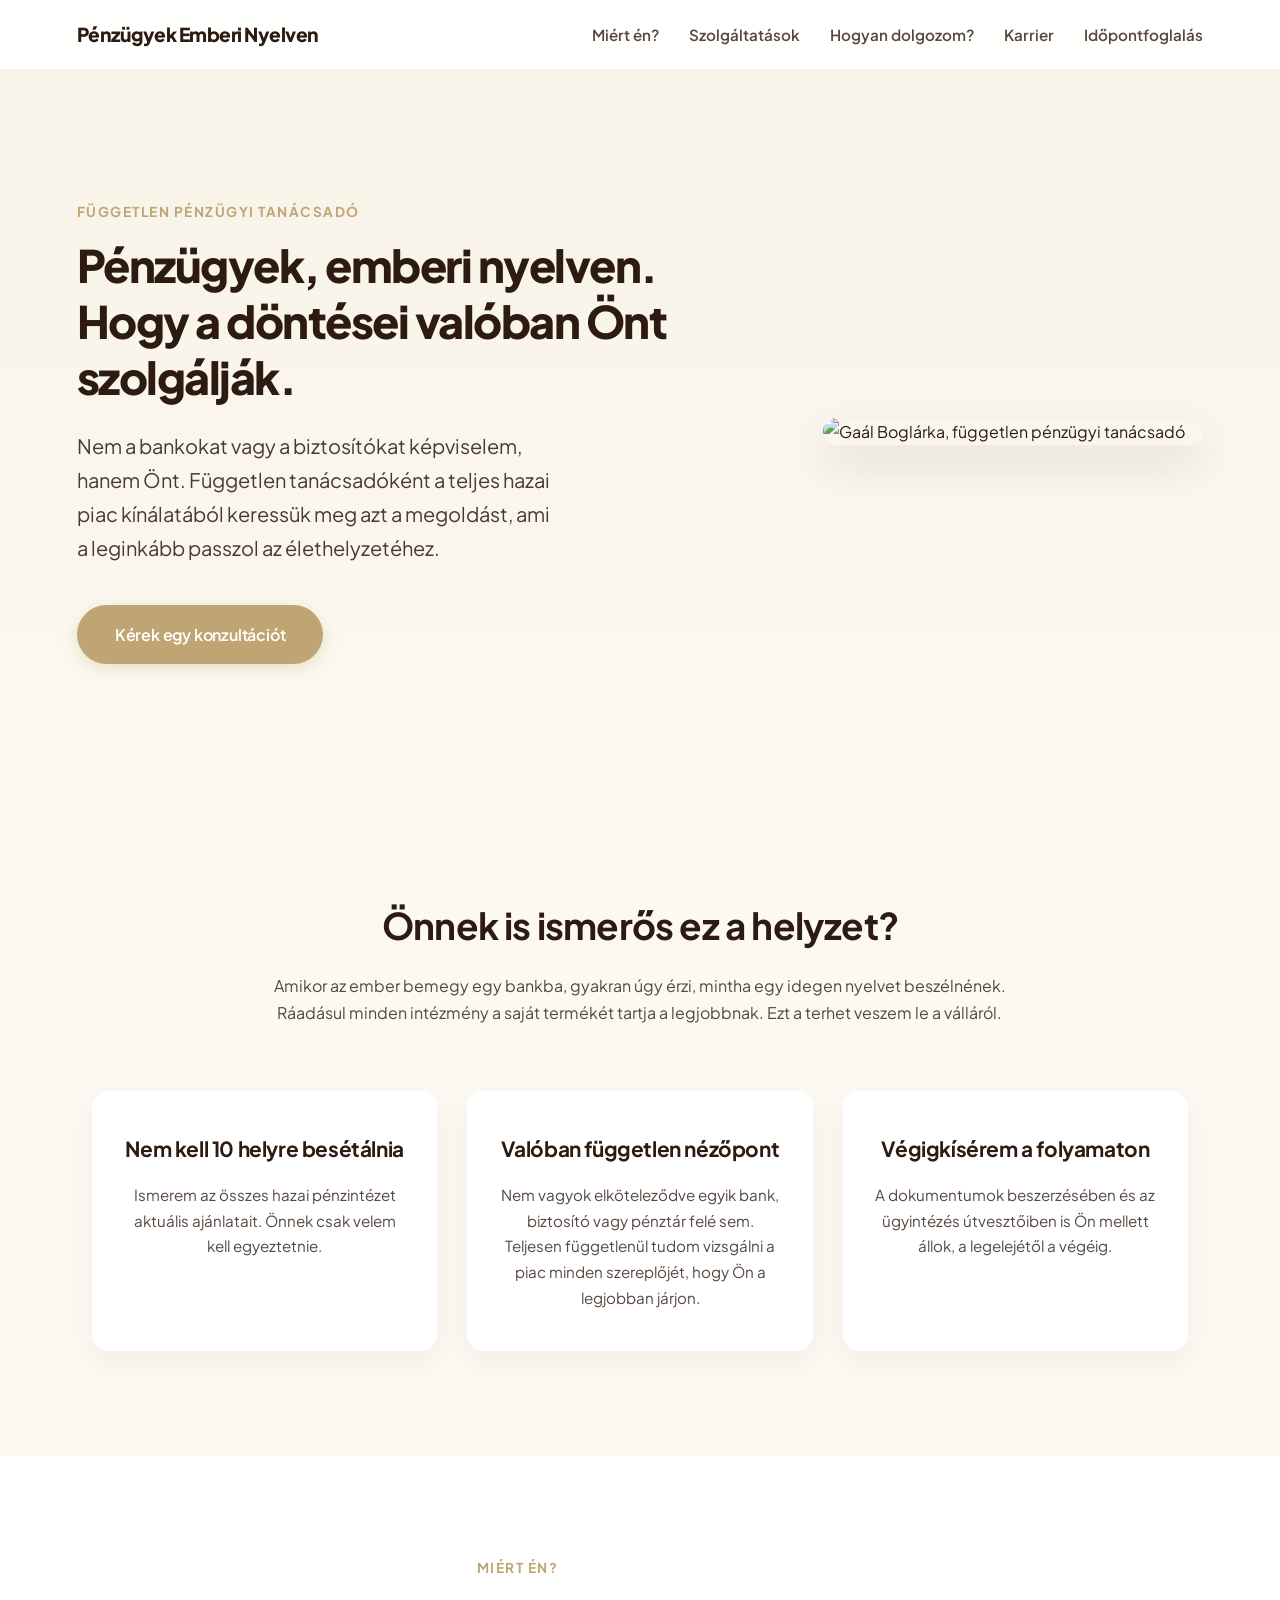
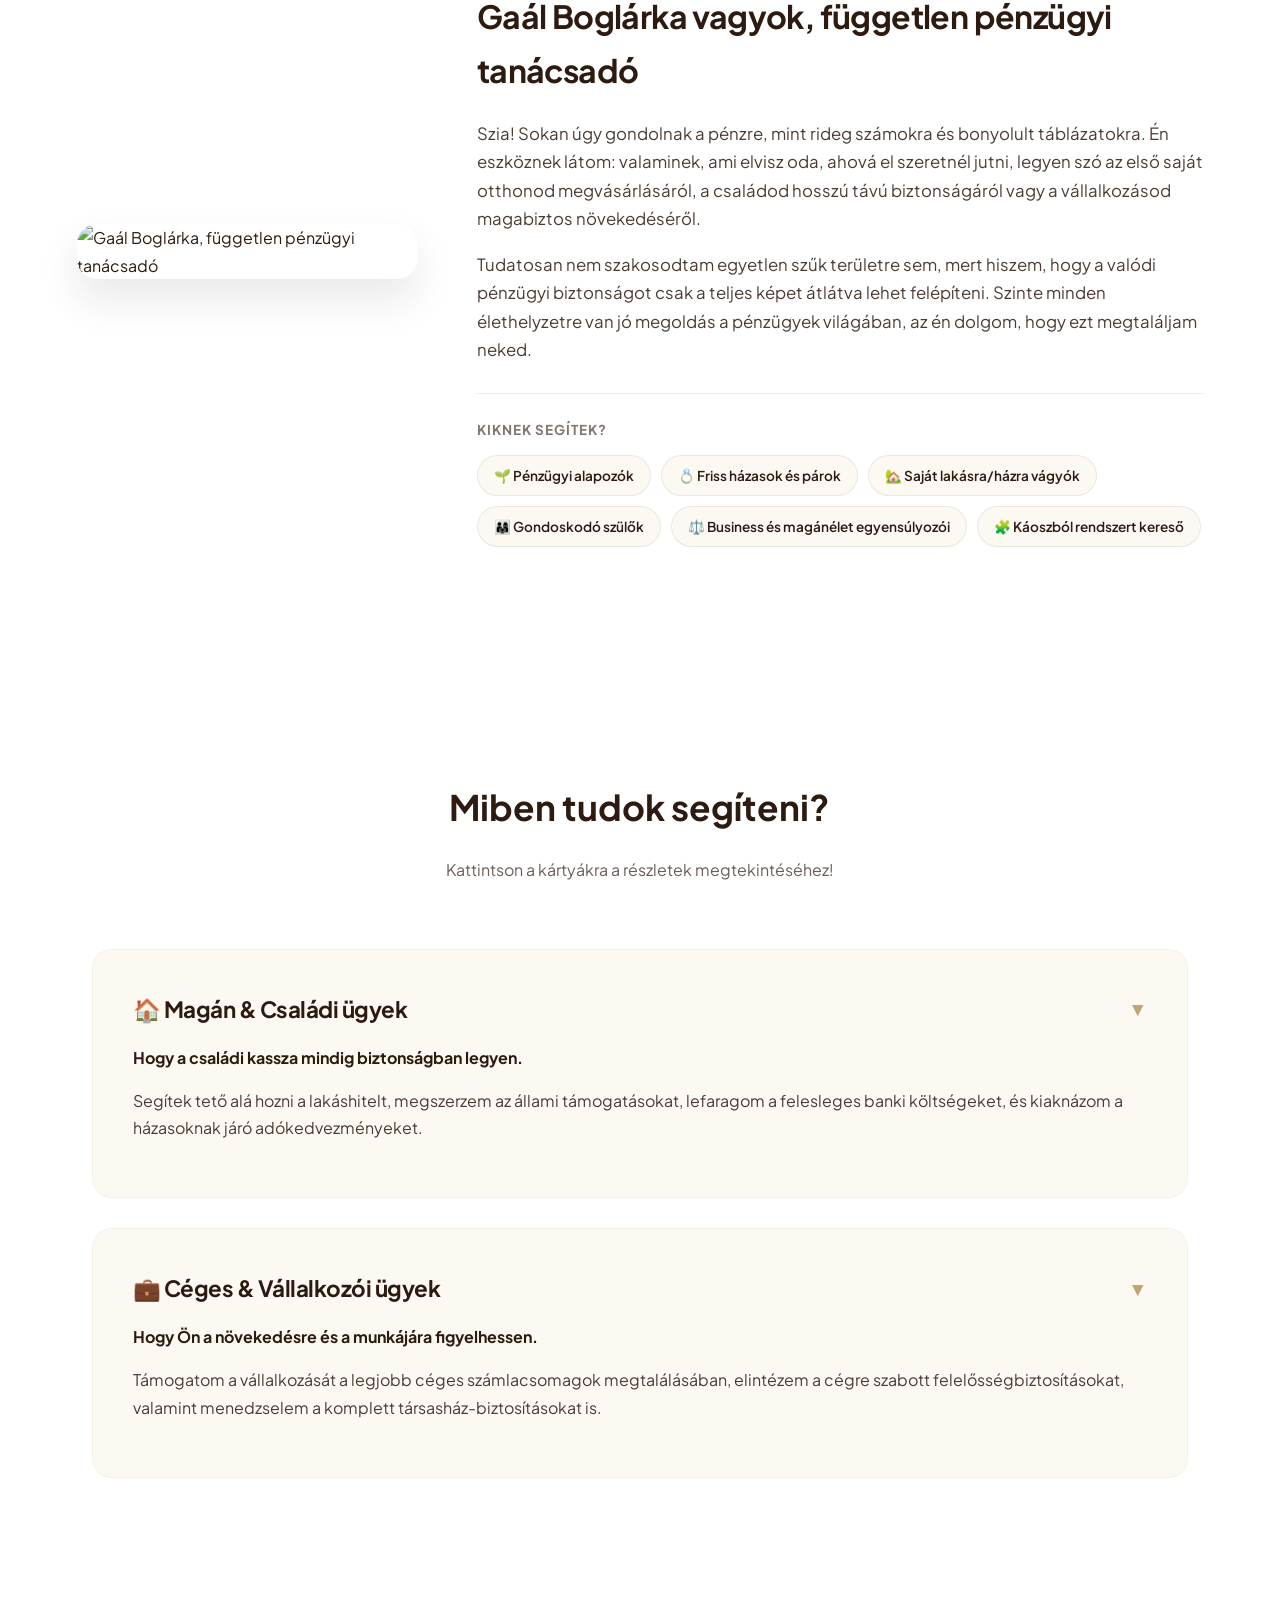
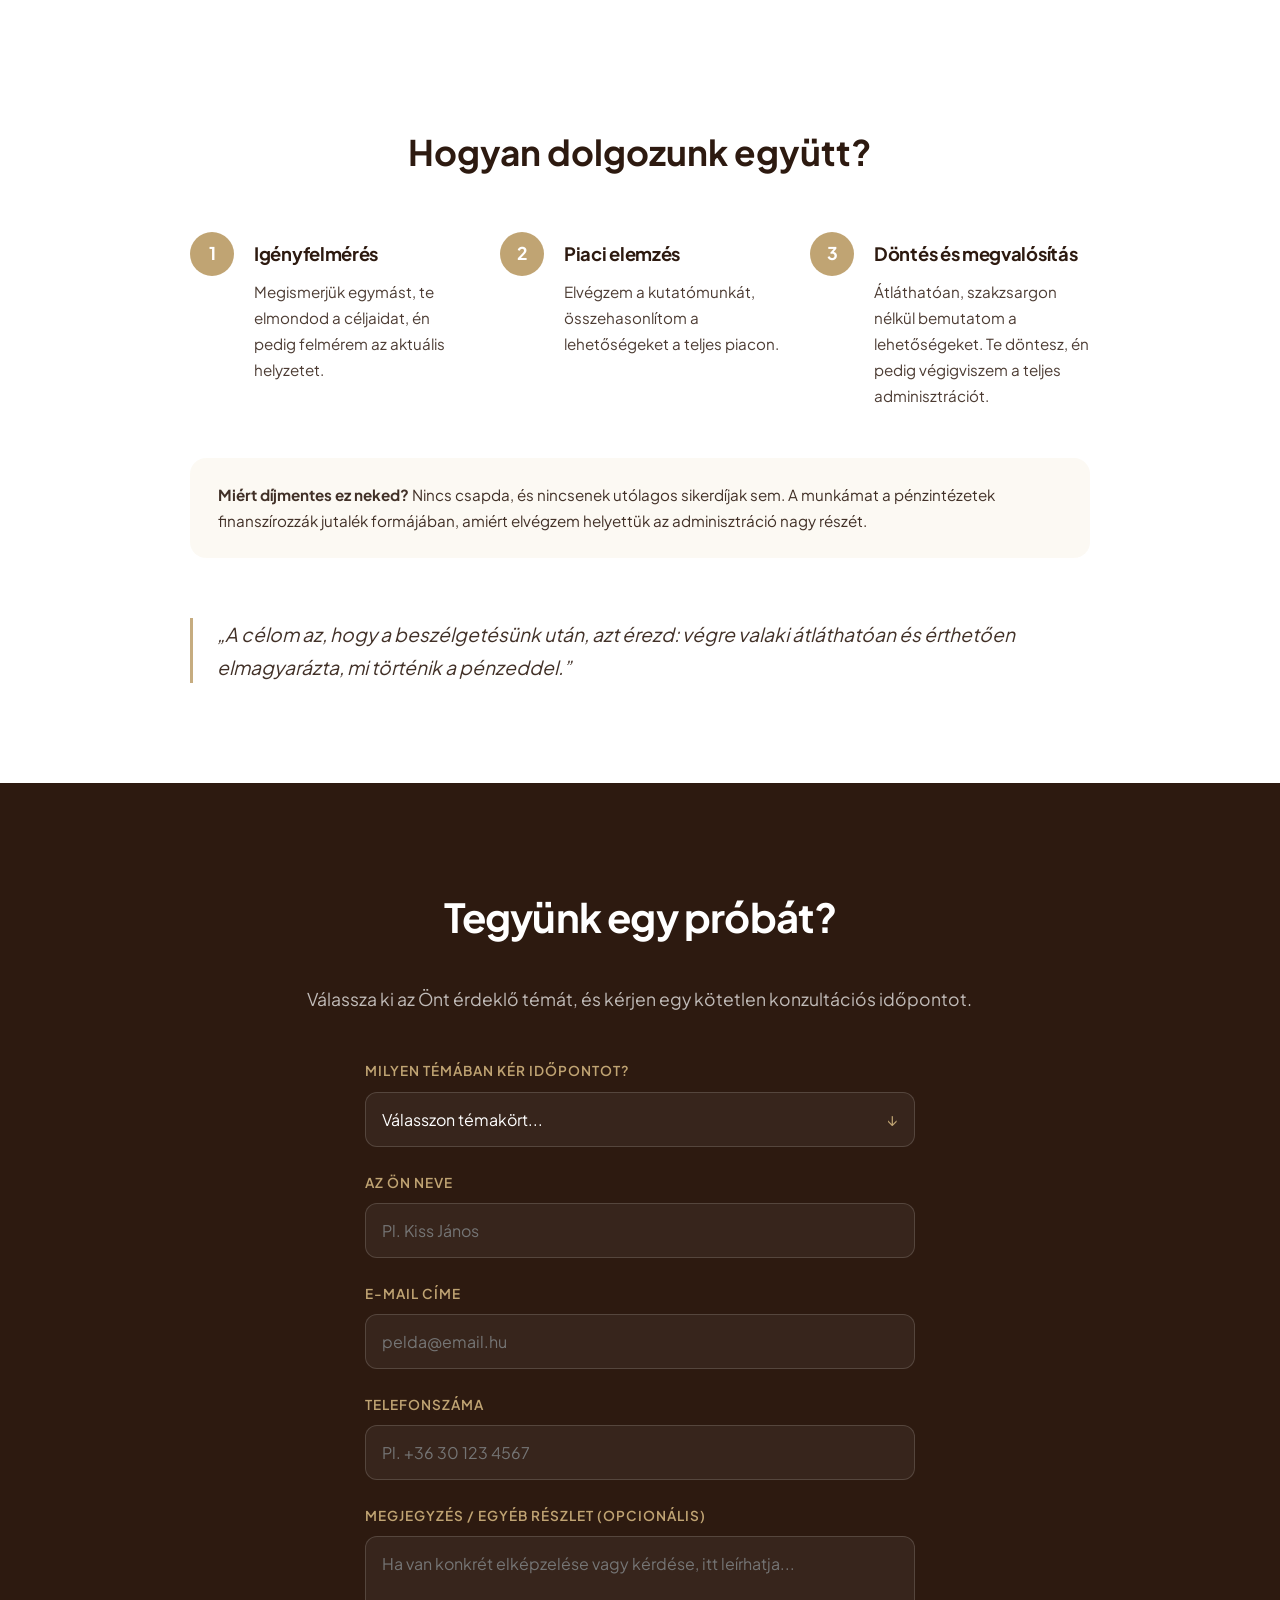
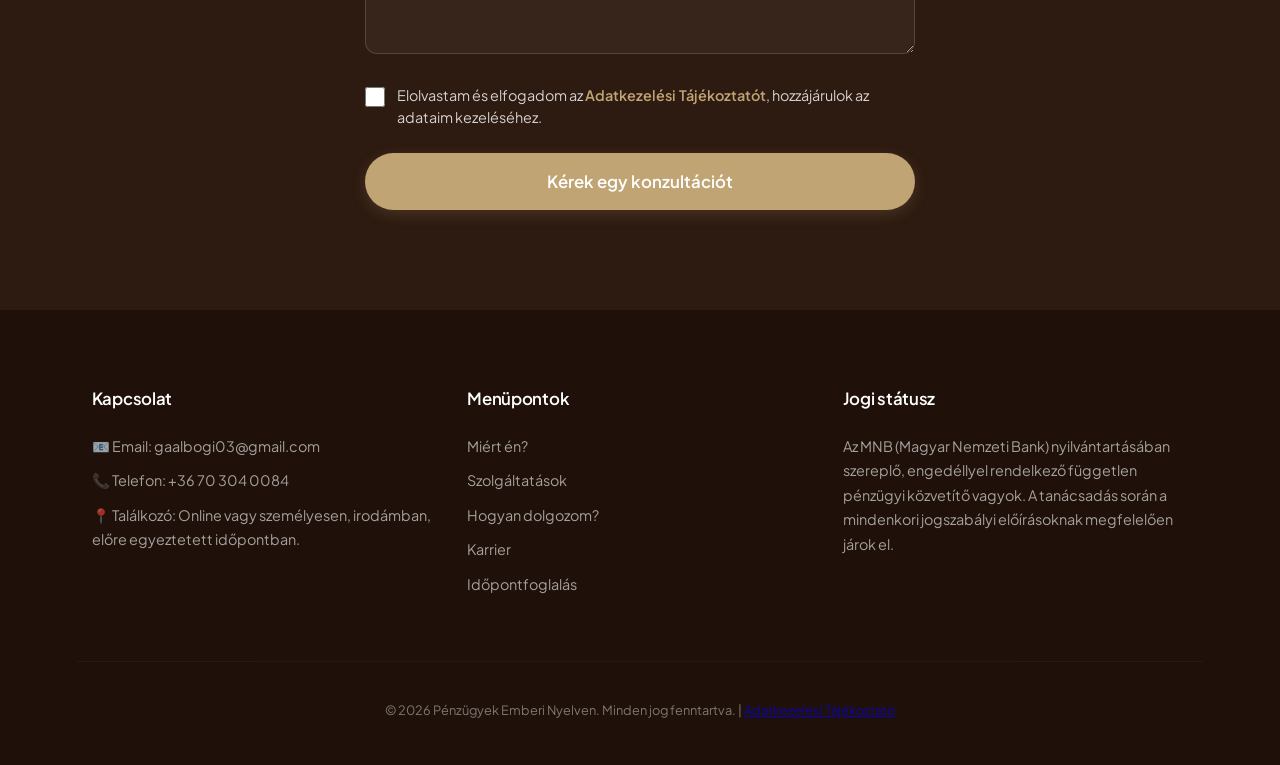
==== commit 265a2510: "Redesign homepage hero as asymmetric layout with portrait Replaces the centered headline + blurred d" ====
--- a/index.html
+++ b/index.html
@@ -47,13 +47,17 @@
 
 <main>
 <!-- HERO SZEKCIÓ -->
-<header class="hero">
-<div class="hero-bg"></div>
-<div class="hero-overlay"></div>
-<div class="container">
+<header class="hero hero-split">
+<div class="container hero-grid">
+<div class="hero-text">
+<span class="hero-eyebrow">Független pénzügyi tanácsadó</span>
 <h1>Pénzügyek, emberi nyelven.<br>Hogy a döntései valóban Önt szolgálják.</h1>
 <p>Nem a bankokat vagy a biztosítókat képviselem, hanem Önt. Független tanácsadóként a teljes hazai piac kínálatából keressük meg azt a megoldást, ami a leginkább passzol az élethelyzetéhez.</p>
 <a href="#kapcsolat" class="btn">Kérek egy konzultációt</a>
+</div>
+<div class="hero-image">
+<img src="images/rolam-boglarka.jpg" alt="Gaál Boglárka, független pénzügyi tanácsadó">
+</div>
 </div>
 </header>
 
@@ -268,7 +272,7 @@
 <h4>Kapcsolat</h4>
 <p>📧 Email: <a href="mailto:gaalbogi03@gmail.com">gaalbogi03@gmail.com</a></p>
 <p>📞 Telefon: <a href="tel:+36703040084">+36 70 304 0084</a></p>
-<p>📍 Iroda: Személyes egyeztetés online vagy előre megbeszélt helyszínen.</p>
+<p>📍 Találkozó: Online vagy személyesen, irodámban, előre egyeztetett időpontban.</p>
 </div>
 <div class="footer-col">
 <h4>Menüpontok</h4>
--- a/styles.css
+++ b/styles.css
@@ -160,6 +160,52 @@
 color: var(--dark-text);
 opacity: 0.85;
 font-weight: 400;
+}
+
+/* Aszimmetrikus, portrés hero (index.html) */
+.hero-split {
+background: linear-gradient(180deg, rgba(242,233,216,0.4) 0%, rgba(252,249,242,0) 100%);
+}
+
+.hero-grid {
+display: flex;
+align-items: center;
+gap: 60px;
+text-align: left;
+}
+
+.hero-text {
+flex: 1;
+}
+
+.hero-eyebrow {
+display: block;
+color: var(--accent-gold);
+font-weight: 700;
+text-transform: uppercase;
+letter-spacing: 1.5px;
+font-size: 0.85rem;
+margin-bottom: 14px;
+}
+
+.hero-grid h1 {
+font-size: 2.8rem;
+}
+
+.hero-grid p {
+margin: 0 0 40px 0;
+max-width: 480px;
+}
+
+.hero-image {
+flex: 0 0 380px;
+}
+
+.hero-image img {
+width: 100%;
+display: block;
+border-radius: 24px;
+box-shadow: var(--card-shadow-hover);
 }
 
 /* Gombok */
@@ -786,6 +832,22 @@
 .hero h1 {
 font-size: 2.4rem;
 }
+.hero-grid {
+flex-direction: column;
+text-align: center;
+gap: 30px;
+}
+.hero-text {
+text-align: center;
+}
+.hero-grid p {
+margin: 0 auto 30px auto;
+}
+.hero-image {
+flex: none;
+max-width: 260px;
+margin: 0 auto;
+}
 .service-card {
 min-width: 100%;
 margin: 10px 0;
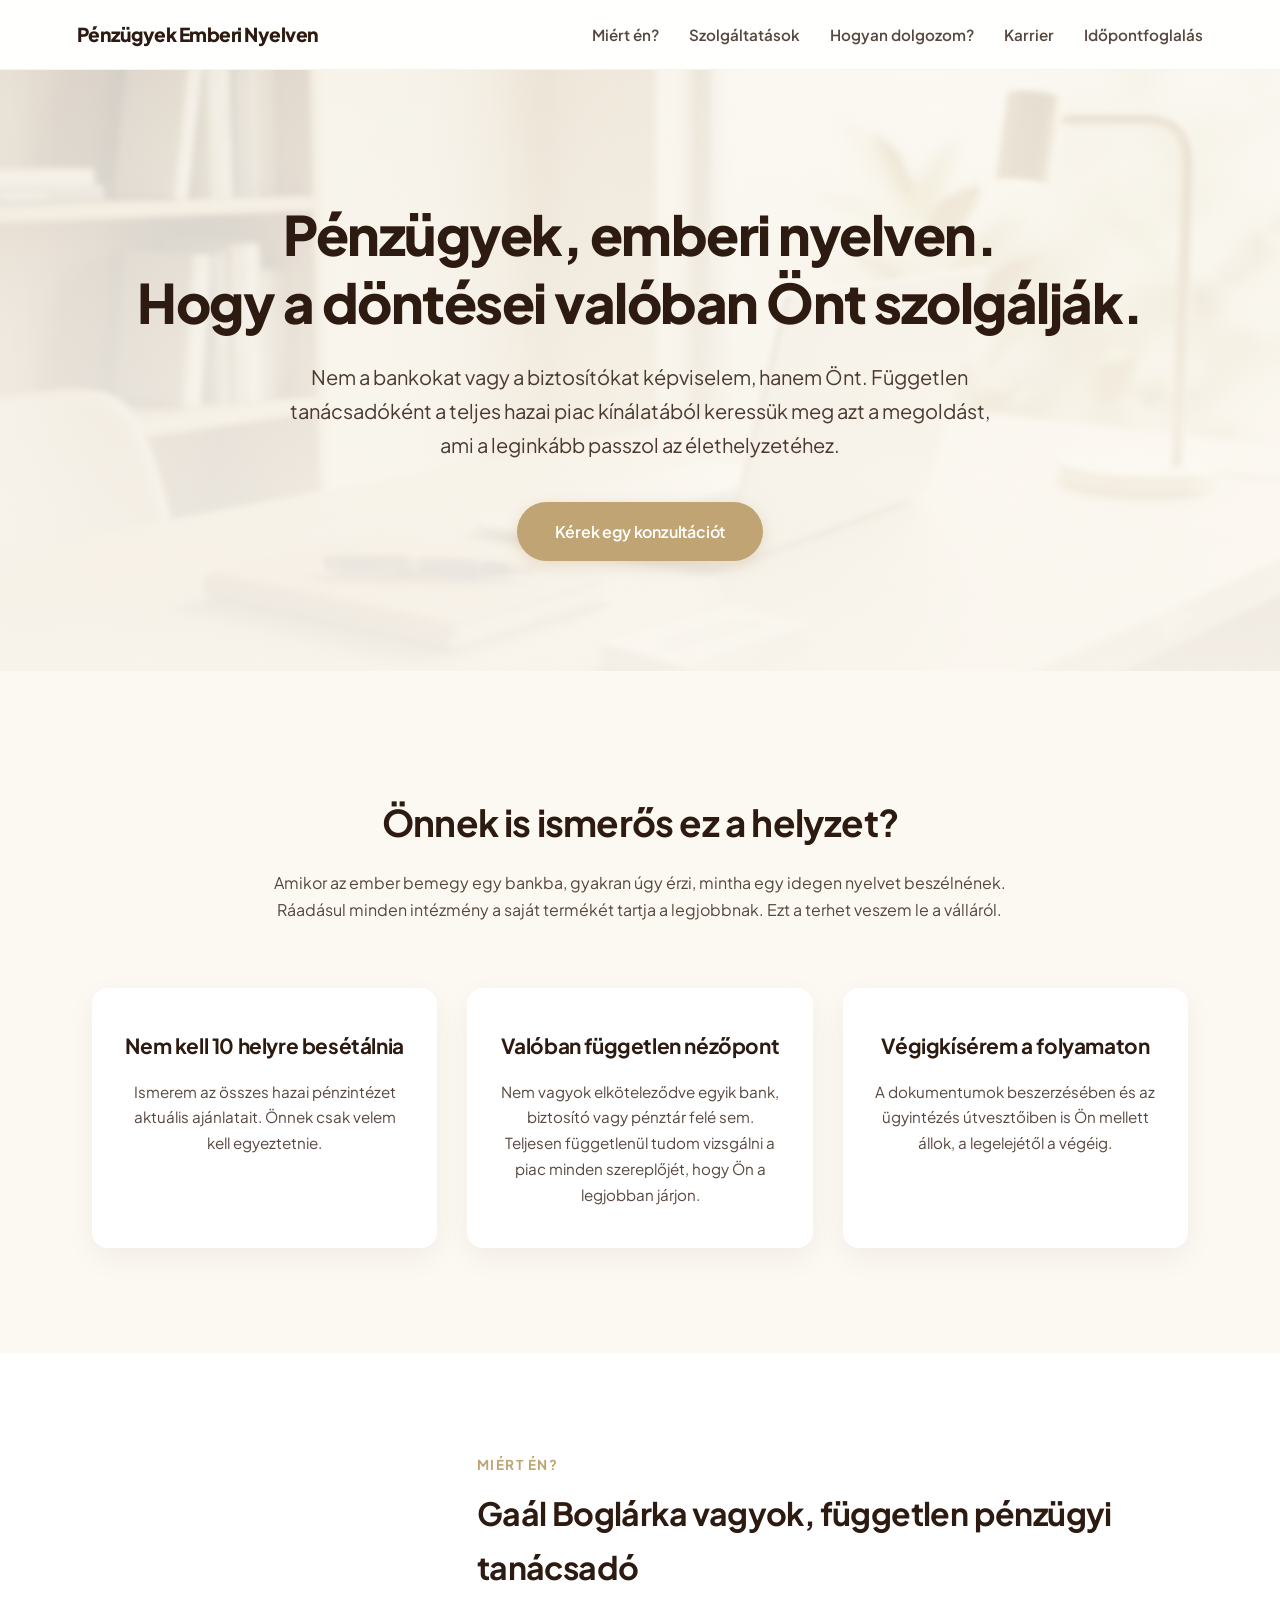
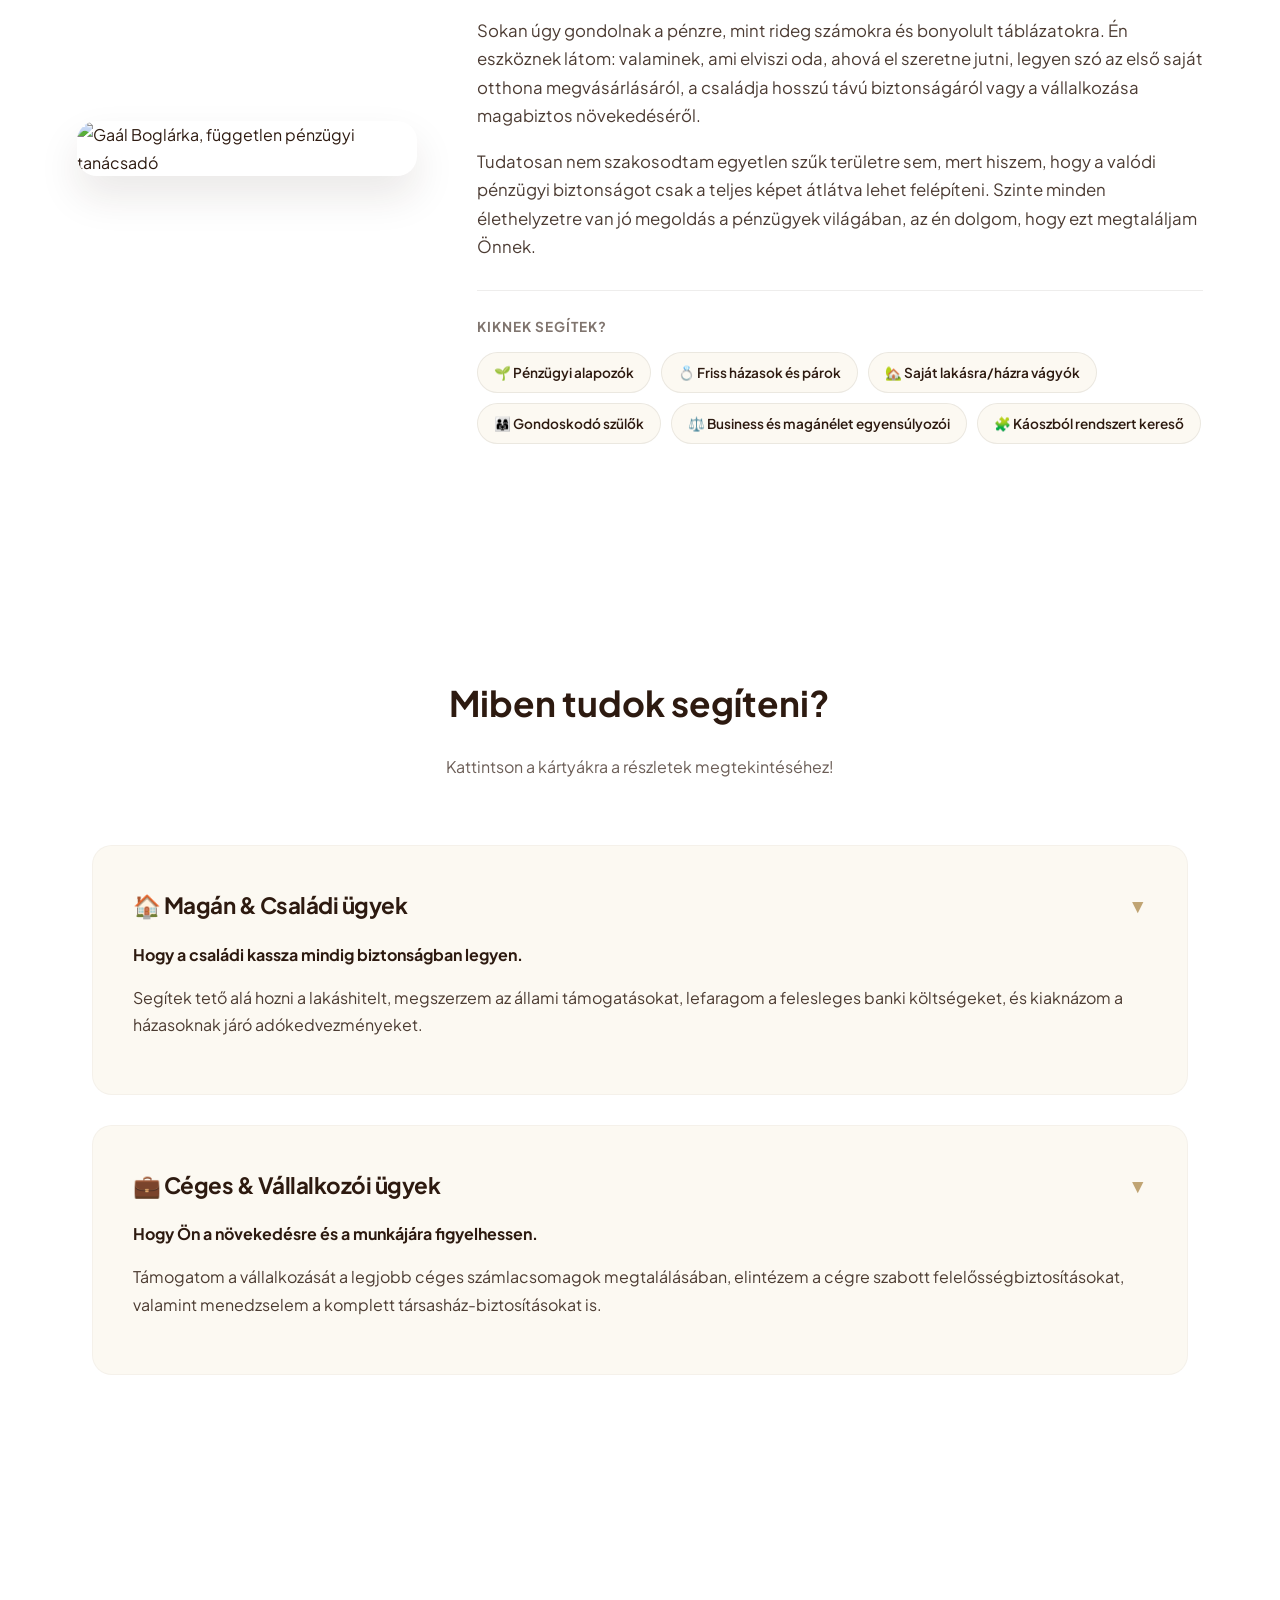
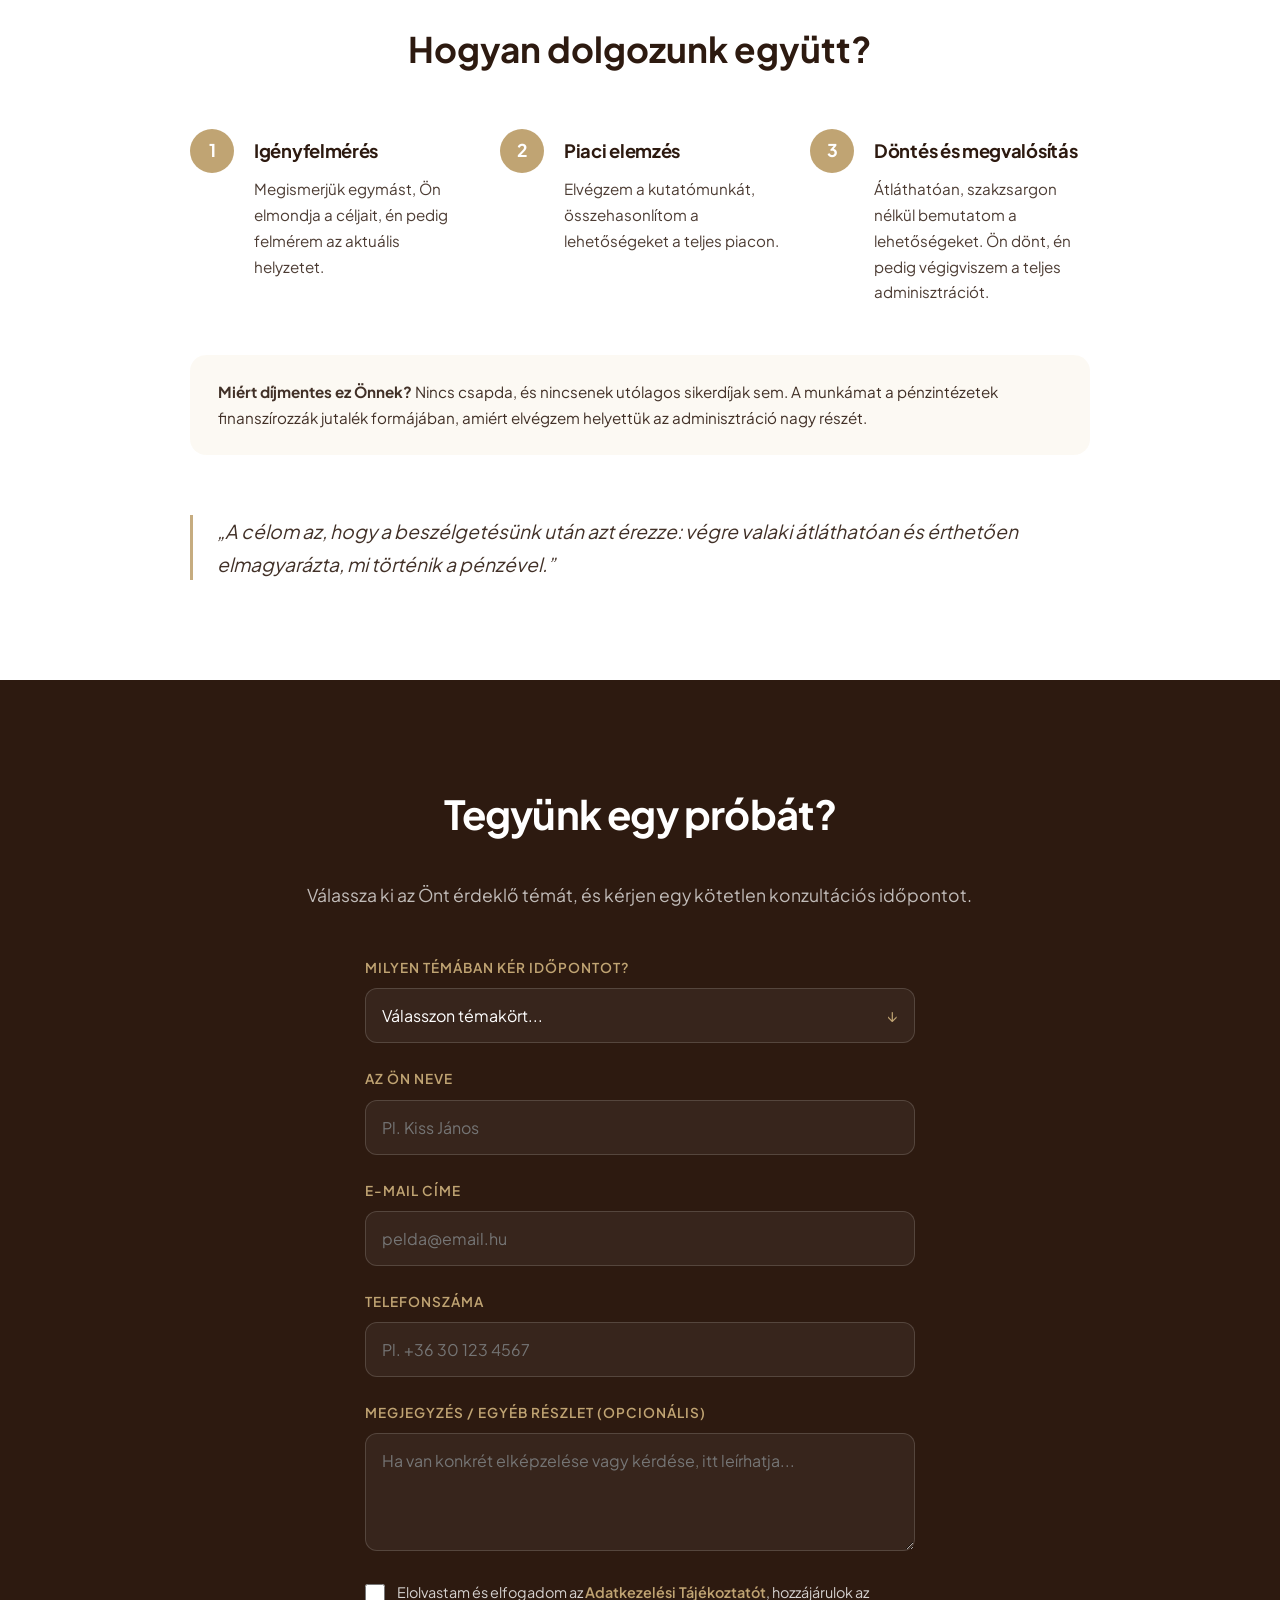
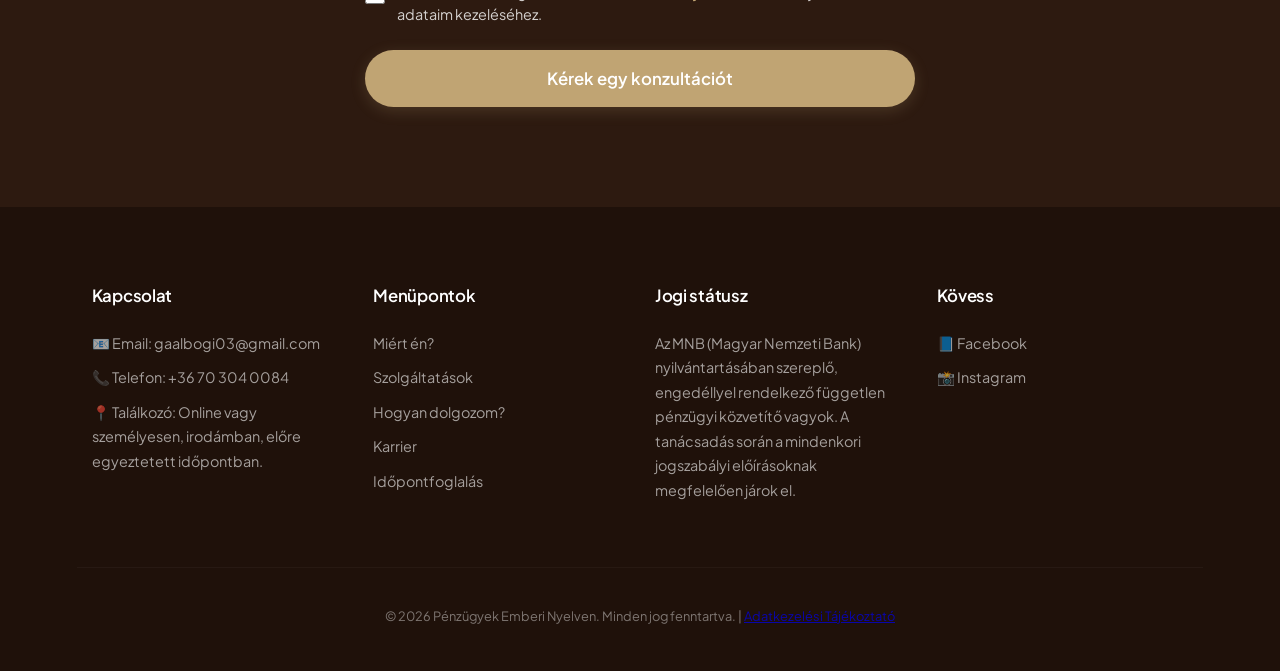
==== commit 81b0bf04: "Add Facebook and Instagram links to footer Add a "Kövess" footer column with links to the new Facebo" ====
--- a/index.html
+++ b/index.html
@@ -13,13 +13,13 @@
 <meta property="og:type" content="website">
 <meta property="og:title" content="Pénzügyek, emberi nyelven | Pénzügyi Tanácsadás">
 <meta property="og:description" content="Független pénzügyi tanácsadás díjmentesen: lakáshitel, CSOK+, biztosítás, megtakarítás és céges pénzügyek egy helyen, emberi nyelven elmagyarázva.">
-<meta property="og:image" content="https://gaalbogi03-ui.github.io/Bogi-weboldal/images/rolam-boglarka.jpg">
+<meta property="og:image" content="https://gaalbogi03-ui.github.io/Bogi-weboldal/images/og-image.jpg">
 <meta property="og:url" content="https://gaalbogi03-ui.github.io/Bogi-weboldal/">
 <meta property="og:locale" content="hu_HU">
 <meta name="twitter:card" content="summary_large_image">
 <meta name="twitter:title" content="Pénzügyek, emberi nyelven | Pénzügyi Tanácsadás">
 <meta name="twitter:description" content="Független pénzügyi tanácsadás díjmentesen: lakáshitel, CSOK+, biztosítás, megtakarítás és céges pénzügyek egy helyen, emberi nyelven elmagyarázva.">
-<meta name="twitter:image" content="https://gaalbogi03-ui.github.io/Bogi-weboldal/images/rolam-boglarka.jpg">
+<meta name="twitter:image" content="https://gaalbogi03-ui.github.io/Bogi-weboldal/images/og-image.jpg">
 
 <!-- Helyben tárolt Plus Jakarta Sans betűtípus (GDPR miatt nem Google szerverről töltődik be) -->
 <link href="fonts/plus-jakarta-sans.css" rel="stylesheet">
@@ -47,17 +47,13 @@
 
 <main>
 <!-- HERO SZEKCIÓ -->
-<header class="hero hero-split">
-<div class="container hero-grid">
-<div class="hero-text">
-<span class="hero-eyebrow">Független pénzügyi tanácsadó</span>
+<header class="hero">
+<div class="hero-bg"></div>
+<div class="hero-overlay"></div>
+<div class="container">
 <h1>Pénzügyek, emberi nyelven.<br>Hogy a döntései valóban Önt szolgálják.</h1>
 <p>Nem a bankokat vagy a biztosítókat képviselem, hanem Önt. Független tanácsadóként a teljes hazai piac kínálatából keressük meg azt a megoldást, ami a leginkább passzol az élethelyzetéhez.</p>
 <a href="#kapcsolat" class="btn">Kérek egy konzultációt</a>
-</div>
-<div class="hero-image">
-<img src="images/rolam-boglarka.jpg" alt="Gaál Boglárka, független pénzügyi tanácsadó">
-</div>
 </div>
 </header>
 
@@ -93,8 +89,8 @@
 <div class="about-text">
 <span class="about-eyebrow">Miért én?</span>
 <h2>Gaál Boglárka vagyok, független pénzügyi tanácsadó</h2>
-<p>Szia! Sokan úgy gondolnak a pénzre, mint rideg számokra és bonyolult táblázatokra. Én eszköznek látom: valaminek, ami elvisz oda, ahová el szeretnél jutni, legyen szó az első saját otthonod megvásárlásáról, a családod hosszú távú biztonságáról vagy a vállalkozásod magabiztos növekedéséről.</p>
-<p>Tudatosan nem szakosodtam egyetlen szűk területre sem, mert hiszem, hogy a valódi pénzügyi biztonságot csak a teljes képet átlátva lehet felépíteni. Szinte minden élethelyzetre van jó megoldás a pénzügyek világában, az én dolgom, hogy ezt megtaláljam neked.</p>
+<p>Sokan úgy gondolnak a pénzre, mint rideg számokra és bonyolult táblázatokra. Én eszköznek látom: valaminek, ami elviszi oda, ahová el szeretne jutni, legyen szó az első saját otthona megvásárlásáról, a családja hosszú távú biztonságáról vagy a vállalkozása magabiztos növekedéséről.</p>
+<p>Tudatosan nem szakosodtam egyetlen szűk területre sem, mert hiszem, hogy a valódi pénzügyi biztonságot csak a teljes képet átlátva lehet felépíteni. Szinte minden élethelyzetre van jó megoldás a pénzügyek világában, az én dolgom, hogy ezt megtaláljam Önnek.</p>
 <div class="about-tags">
 <span class="about-tags-label">Kiknek segítek?</span>
 <div class="about-tags-list">
@@ -173,7 +169,7 @@
 <span class="process-number">1</span>
 <div>
 <h3>Igényfelmérés</h3>
-<p>Megismerjük egymást, te elmondod a céljaidat, én pedig felmérem az aktuális helyzetet.</p>
+<p>Megismerjük egymást, Ön elmondja a céljait, én pedig felmérem az aktuális helyzetet.</p>
 </div>
 </div>
 <div class="process-step">
@@ -187,16 +183,16 @@
 <span class="process-number">3</span>
 <div>
 <h3>Döntés és megvalósítás</h3>
-<p>Átláthatóan, szakzsargon nélkül bemutatom a lehetőségeket. Te döntesz, én pedig végigviszem a teljes adminisztrációt.</p>
+<p>Átláthatóan, szakzsargon nélkül bemutatom a lehetőségeket. Ön dönt, én pedig végigviszem a teljes adminisztrációt.</p>
 </div>
 </div>
 </div>
 
 <div class="process-fee-note">
-<strong>Miért díjmentes ez neked?</strong> Nincs csapda, és nincsenek utólagos sikerdíjak sem. A munkámat a pénzintézetek finanszírozzák jutalék formájában, amiért elvégzem helyettük az adminisztráció nagy részét.
-</div>
-
-<blockquote class="process-quote">„A célom az, hogy a beszélgetésünk után, azt érezd: végre valaki átláthatóan és érthetően elmagyarázta, mi történik a pénzeddel.”</blockquote>
+<strong>Miért díjmentes ez Önnek?</strong> Nincs csapda, és nincsenek utólagos sikerdíjak sem. A munkámat a pénzintézetek finanszírozzák jutalék formájában, amiért elvégzem helyettük az adminisztráció nagy részét.
+</div>
+
+<blockquote class="process-quote">„A célom az, hogy a beszélgetésünk után azt érezze: végre valaki átláthatóan és érthetően elmagyarázta, mi történik a pénzével.”</blockquote>
 </div>
 </section>
 
@@ -285,6 +281,11 @@
 <div class="footer-col">
 <h4>Jogi státusz</h4>
 <p>Az MNB (Magyar Nemzeti Bank) nyilvántartásában szereplő, engedéllyel rendelkező független pénzügyi közvetítő vagyok. A tanácsadás során a mindenkori jogszabályi előírásoknak megfelelően járok el.</p>
+</div>
+<div class="footer-col">
+<h4>Kövess</h4>
+<p>📘 <a href="https://www.facebook.com/profile.php?id=61591757138707" target="_blank" rel="noopener">Facebook</a></p>
+<p>📸 <a href="https://www.instagram.com/penzugyekemberinyelven/" target="_blank" rel="noopener">Instagram</a></p>
 </div>
 </div>
 
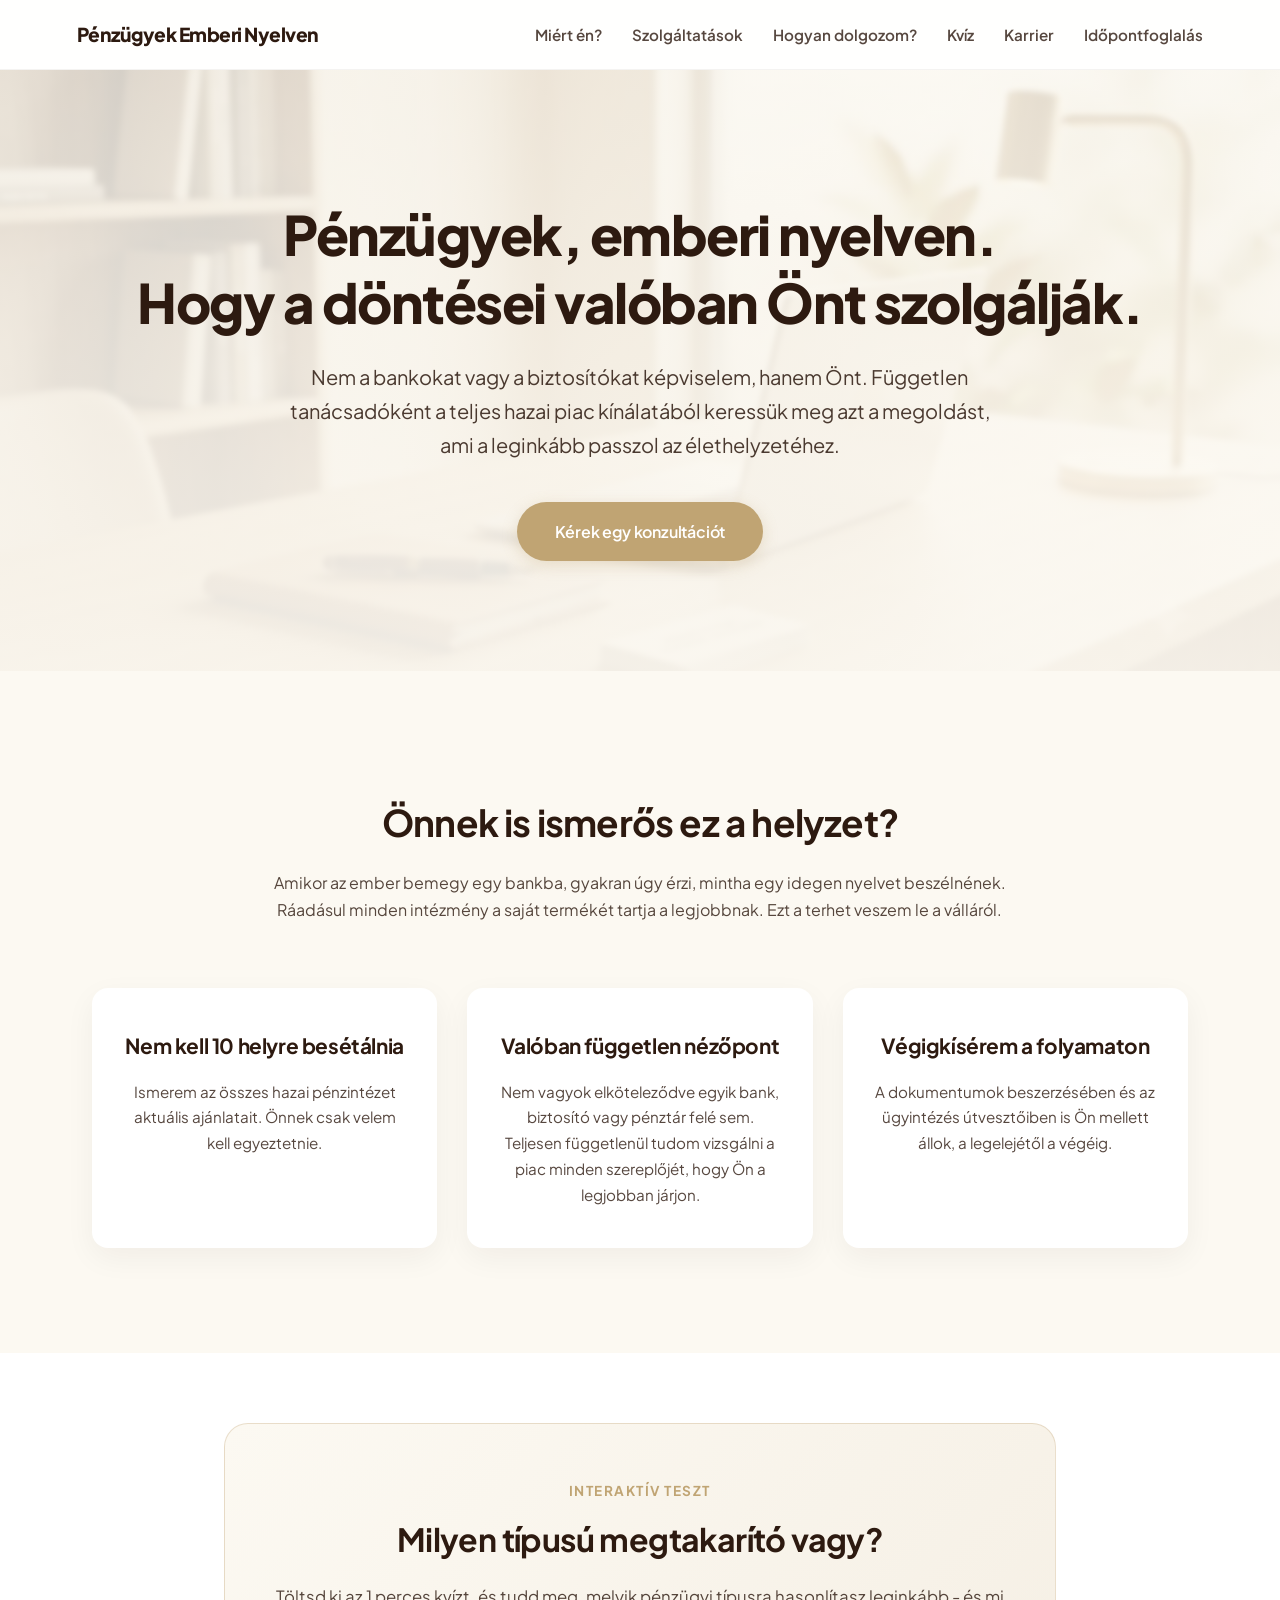
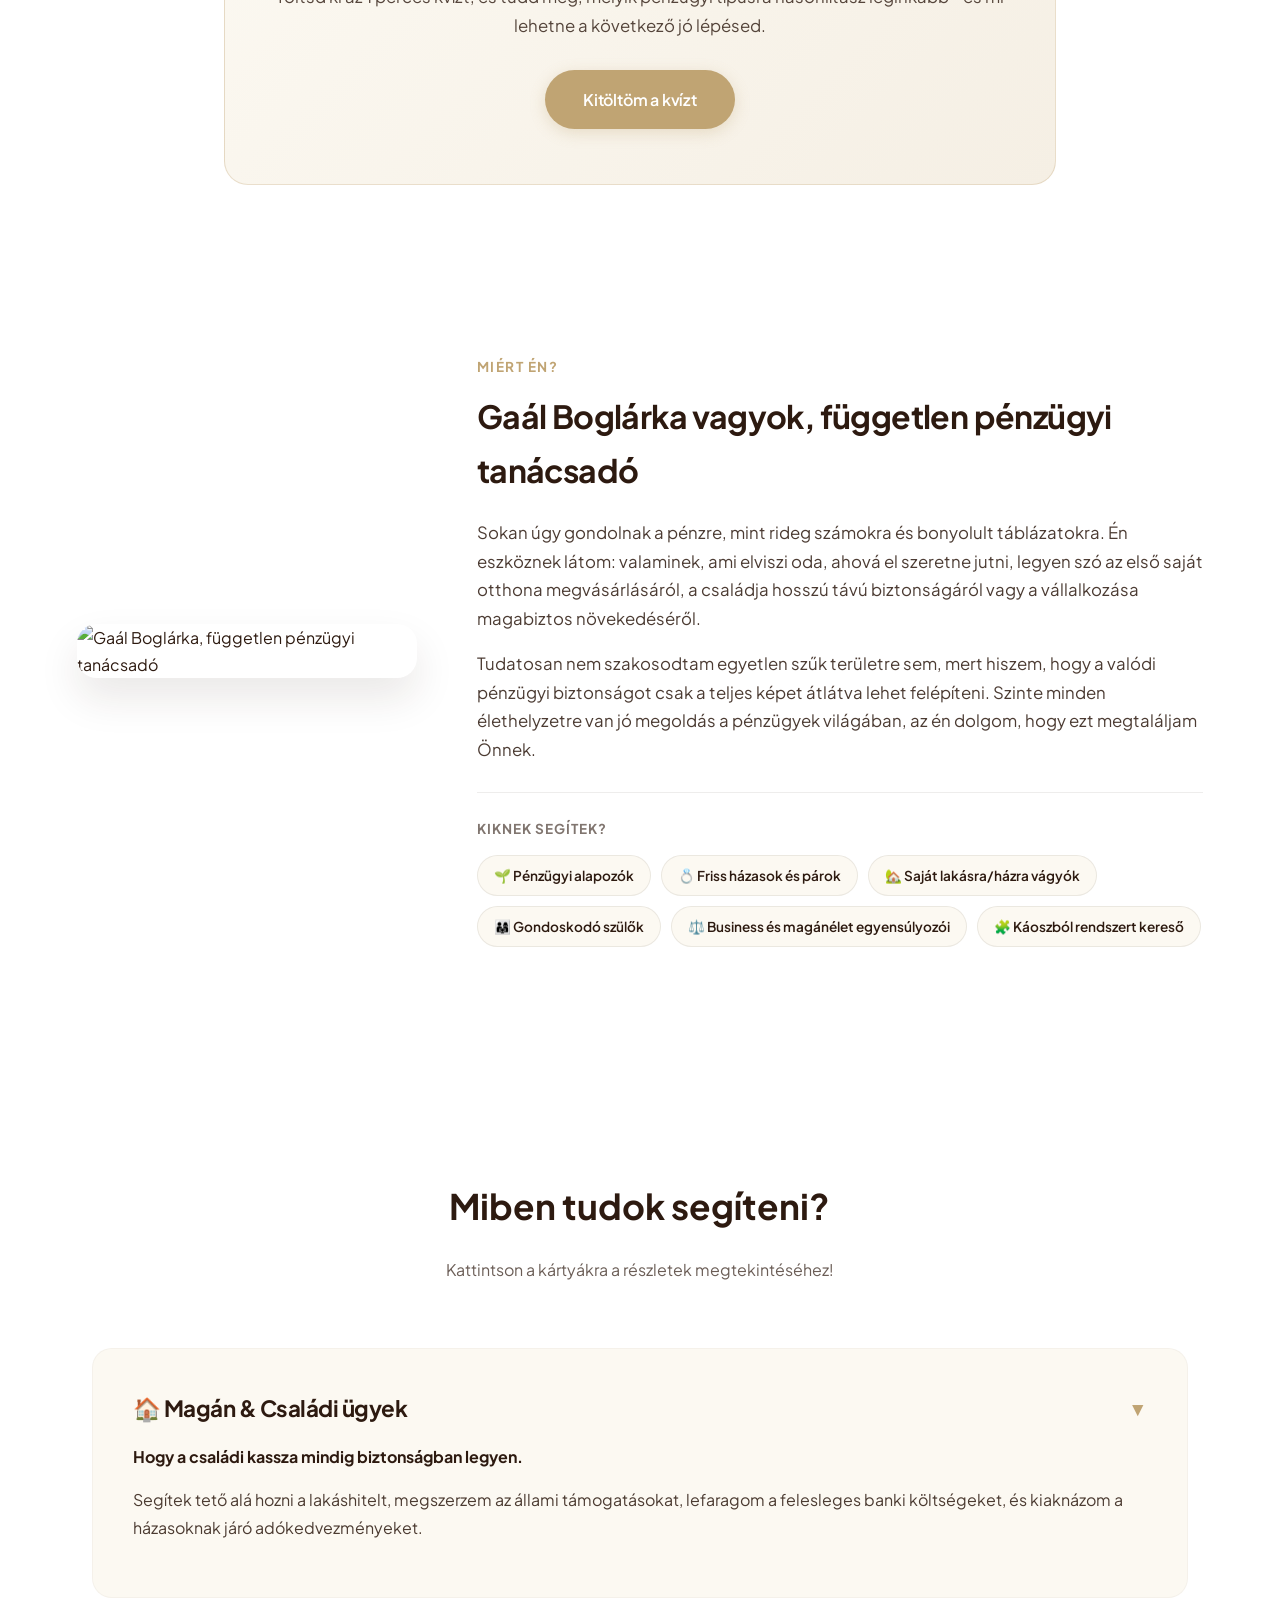
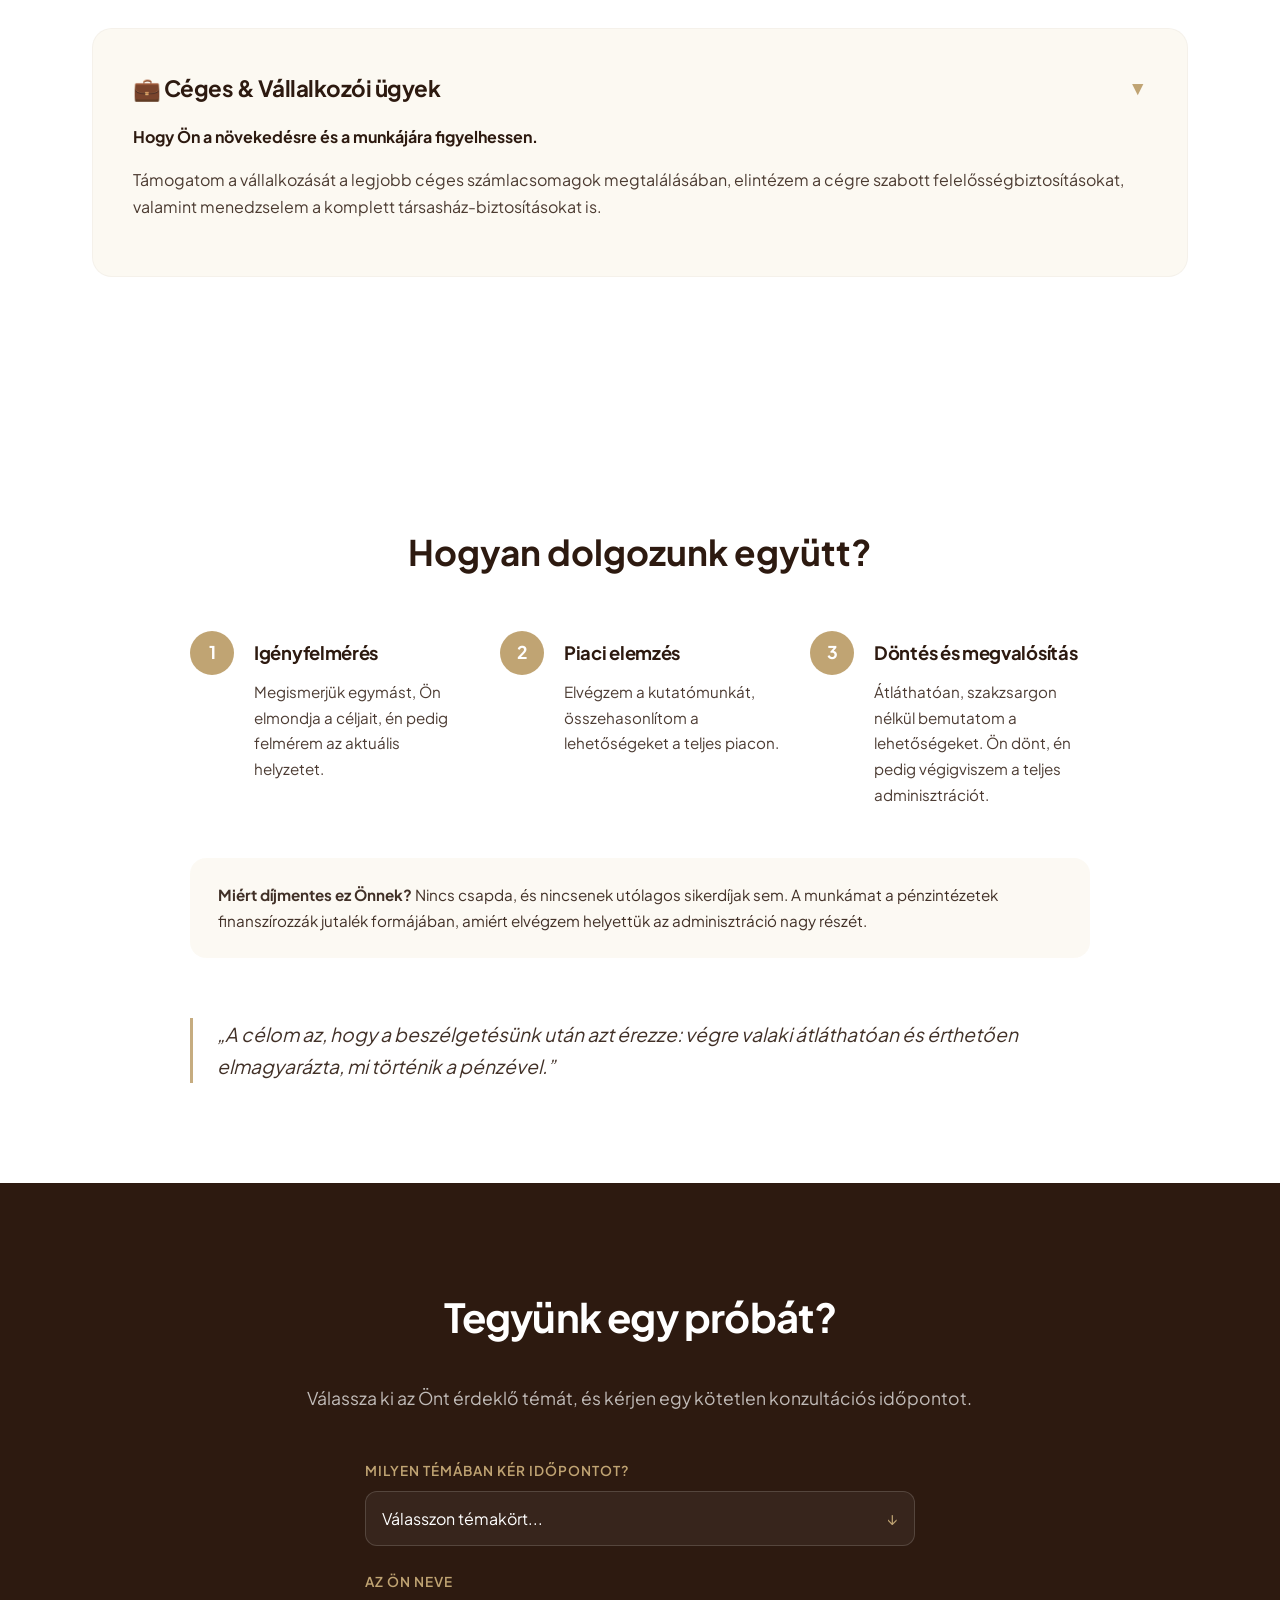
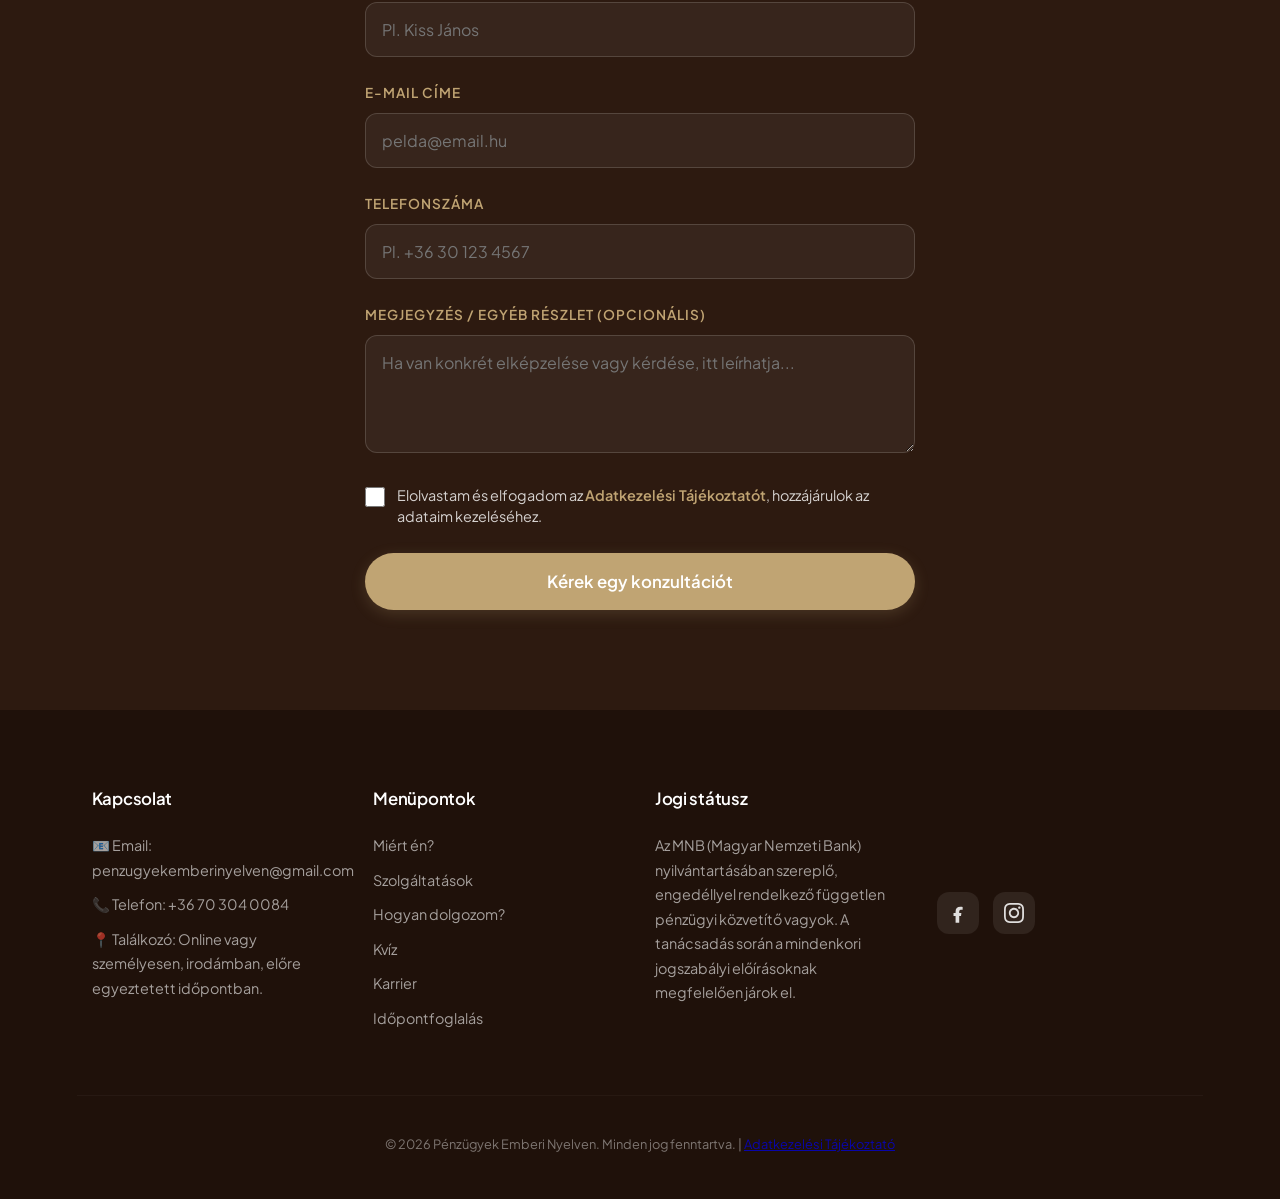
==== commit 9121717d: "Lábléc Facebook/Instagram ikonok lecserélve valódi SVG-ikonokra Az emoji ikonok helyett kerek négyze" ====
--- a/index.html
+++ b/index.html
@@ -39,6 +39,7 @@
 <li><a href="#rolam">Miért én?</a></li>
 <li><a href="#szolgaltatasok">Szolgáltatások</a></li>
 <li><a href="#folyamat">Hogyan dolgozom?</a></li>
+<li><a href="kviz.html">Kvíz</a></li>
 <li><a href="karrier.html">Karrier</a></li>
 <li><a href="#kapcsolat">Időpontfoglalás</a></li>
 </ul>
@@ -76,6 +77,18 @@
 <h3>Végigkísérem a folyamaton</h3>
 <p>A dokumentumok beszerzésében és az ügyintézés útvesztőiben is Ön mellett állok, a legelejétől a végéig.</p>
 </div>
+</div>
+</div>
+</section>
+
+<!-- KVÍZ AJÁNLÓ -->
+<section class="quiz-promo" id="kviz-ajanlo">
+<div class="container">
+<div class="quiz-promo-card">
+<span class="about-eyebrow">Interaktív teszt</span>
+<h2>Milyen típusú megtakarító vagy?</h2>
+<p>Töltsd ki az 1 perces kvízt, és tudd meg, melyik pénzügyi típusra hasonlítasz leginkább - és mi lehetne a következő jó lépésed.</p>
+<a href="kviz.html" class="btn">Kitöltöm a kvízt</a>
 </div>
 </div>
 </section>
@@ -266,7 +279,7 @@
 <div class="footer-grid">
 <div class="footer-col">
 <h4>Kapcsolat</h4>
-<p>📧 Email: <a href="mailto:gaalbogi03@gmail.com">gaalbogi03@gmail.com</a></p>
+<p>📧 Email: <a href="mailto:penzugyekemberinyelven@gmail.com">penzugyekemberinyelven@gmail.com</a></p>
 <p>📞 Telefon: <a href="tel:+36703040084">+36 70 304 0084</a></p>
 <p>📍 Találkozó: Online vagy személyesen, irodámban, előre egyeztetett időpontban.</p>
 </div>
@@ -275,6 +288,7 @@
 <p><a href="#rolam">Miért én?</a></p>
 <p><a href="#szolgaltatasok">Szolgáltatások</a></p>
 <p><a href="#folyamat">Hogyan dolgozom?</a></p>
+<p><a href="kviz.html">Kvíz</a></p>
 <p><a href="karrier.html">Karrier</a></p>
 <p><a href="#kapcsolat">Időpontfoglalás</a></p>
 </div>
@@ -282,10 +296,13 @@
 <h4>Jogi státusz</h4>
 <p>Az MNB (Magyar Nemzeti Bank) nyilvántartásában szereplő, engedéllyel rendelkező független pénzügyi közvetítő vagyok. A tanácsadás során a mindenkori jogszabályi előírásoknak megfelelően járok el.</p>
 </div>
-<div class="footer-col">
-<h4>Kövess</h4>
-<p>📘 <a href="https://www.facebook.com/profile.php?id=61591757138707" target="_blank" rel="noopener">Facebook</a></p>
-<p>📸 <a href="https://www.instagram.com/penzugyekemberinyelven/" target="_blank" rel="noopener">Instagram</a></p>
+<div class="footer-col footer-social">
+<a href="https://www.facebook.com/profile.php?id=61591757138707" target="_blank" rel="noopener" class="footer-social-icon" aria-label="Facebook">
+<svg viewBox="0 0 24 24" xmlns="http://www.w3.org/2000/svg"><path d="M9.101 23.691v-7.98H6.627v-3.667h2.474v-1.58c0-4.085 1.848-5.978 5.858-5.978.401 0 .955.042 1.468.103a8.68 8.68 0 0 1 1.141.195v3.325a8.623 8.623 0 0 0-.653-.036 26.805 26.805 0 0 0-.733-.009c-.707 0-1.259.096-1.675.313a1.746 1.746 0 0 0-.679.612c-.258.42-.376.876-.376 1.474v1.586h2.6l-.416 3.667h-2.166v7.98H9.101Z"/></svg>
+</a>
+<a href="https://www.instagram.com/penzugyekemberinyelven/" target="_blank" rel="noopener" class="footer-social-icon" aria-label="Instagram">
+<svg viewBox="0 0 24 24" xmlns="http://www.w3.org/2000/svg"><path d="M12 0C8.74 0 8.333.014 7.053.072 5.775.132 4.905.333 4.14.63c-.789.306-1.459.717-2.126 1.384S.935 3.35.63 4.14C.333 4.905.131 5.775.072 7.053.014 8.333 0 8.74 0 12s.014 3.667.072 4.947c.06 1.277.261 2.148.558 2.913.306.788.717 1.459 1.384 2.126.667.666 1.336 1.079 2.126 1.384.766.296 1.636.499 2.913.558C8.333 23.988 8.74 24 12 24s3.667-.014 4.947-.072c1.277-.06 2.148-.262 2.913-.558.788-.306 1.459-.718 2.126-1.384.666-.667 1.079-1.335 1.384-2.126.296-.765.499-1.636.558-2.913.06-1.28.072-1.687.072-4.947s-.014-3.667-.072-4.947c-.06-1.277-.262-2.149-.558-2.913-.306-.789-.718-1.459-1.384-2.126C21.319 1.347 20.651.935 19.86.63c-.765-.297-1.636-.499-2.913-.558C15.667.014 15.26 0 12 0zm0 2.16c3.203 0 3.585.016 4.85.071 1.17.055 1.805.249 2.227.415.562.217.96.477 1.382.896.419.42.679.819.896 1.381.164.422.36 1.057.413 2.227.057 1.266.07 1.646.07 4.85s-.015 3.585-.074 4.85c-.061 1.17-.256 1.805-.421 2.227-.224.562-.479.96-.899 1.382-.419.419-.824.679-1.38.896-.42.164-1.065.36-2.235.413-1.274.057-1.649.07-4.859.07-3.211 0-3.586-.015-4.859-.074-1.171-.061-1.816-.256-2.236-.421-.569-.224-.96-.479-1.379-.899-.421-.419-.69-.824-.9-1.38-.165-.42-.359-1.065-.42-2.235-.045-1.26-.061-1.649-.061-4.844 0-3.196.016-3.586.061-4.861.061-1.17.255-1.814.42-2.234.21-.57.479-.96.9-1.381.419-.419.81-.689 1.379-.898.42-.166 1.051-.361 2.221-.421 1.275-.045 1.65-.06 4.859-.06l.045.03zm0 3.678c-3.405 0-6.162 2.76-6.162 6.162 0 3.405 2.76 6.162 6.162 6.162 3.405 0 6.162-2.76 6.162-6.162 0-3.405-2.76-6.162-6.162-6.162zM12 16c-2.21 0-4-1.79-4-4s1.79-4 4-4 4 1.79 4 4-1.79 4-4 4zm7.846-10.405c0 .795-.646 1.44-1.44 1.44-.795 0-1.44-.646-1.44-1.44 0-.794.646-1.439 1.44-1.439.793-.001 1.44.645 1.44 1.439z"/></svg>
+</a>
 </div>
 </div>
 
@@ -349,13 +366,13 @@
 contactStatus.style.color = '#8FCB9B';
 contactForm.reset();
 } else {
-contactStatus.textContent = 'Hiba történt a küldés során. Kérjük, próbálja meg később, vagy írjon a gaalbogi03@gmail.com címre.';
+contactStatus.textContent = 'Hiba történt a küldés során. Kérjük, próbálja meg később, vagy írjon a penzugyekemberinyelven@gmail.com címre.';
 contactStatus.style.color = '#E38B8B';
 }
 contactStatus.style.display = 'block';
 })
 .catch(() => {
-contactStatus.textContent = 'Hiba történt a küldés során. Kérjük, próbálja meg később, vagy írjon a gaalbogi03@gmail.com címre.';
+contactStatus.textContent = 'Hiba történt a küldés során. Kérjük, próbálja meg később, vagy írjon a penzugyekemberinyelven@gmail.com címre.';
 contactStatus.style.color = '#E38B8B';
 contactStatus.style.display = 'block';
 })
--- a/styles.css
+++ b/styles.css
@@ -160,52 +160,6 @@
 color: var(--dark-text);
 opacity: 0.85;
 font-weight: 400;
-}
-
-/* Aszimmetrikus, portrés hero (index.html) */
-.hero-split {
-background: linear-gradient(180deg, rgba(242,233,216,0.4) 0%, rgba(252,249,242,0) 100%);
-}
-
-.hero-grid {
-display: flex;
-align-items: center;
-gap: 60px;
-text-align: left;
-}
-
-.hero-text {
-flex: 1;
-}
-
-.hero-eyebrow {
-display: block;
-color: var(--accent-gold);
-font-weight: 700;
-text-transform: uppercase;
-letter-spacing: 1.5px;
-font-size: 0.85rem;
-margin-bottom: 14px;
-}
-
-.hero-grid h1 {
-font-size: 2.8rem;
-}
-
-.hero-grid p {
-margin: 0 0 40px 0;
-max-width: 480px;
-}
-
-.hero-image {
-flex: 0 0 380px;
-}
-
-.hero-image img {
-width: 100%;
-display: block;
-border-radius: 24px;
-box-shadow: var(--card-shadow-hover);
 }
 
 /* Gombok */
@@ -758,6 +712,36 @@
 color: var(--accent-gold);
 }
 
+.footer-social {
+display: flex;
+align-items: center;
+gap: 14px;
+}
+
+.footer-social a.footer-social-icon {
+width: 42px;
+height: 42px;
+border-radius: 12px;
+background: rgba(255, 255, 255, 0.08);
+display: flex;
+align-items: center;
+justify-content: center;
+color: rgba(255, 255, 255, 0.85);
+transition: all 0.2s ease;
+}
+
+.footer-social-icon svg {
+width: 20px;
+height: 20px;
+fill: currentColor;
+}
+
+.footer-social a.footer-social-icon:hover {
+background: var(--accent-gold);
+color: #1F110A;
+transform: translateY(-3px);
+}
+
 .footer-legal {
 text-align: center;
 padding-top: 25px;
@@ -783,6 +767,259 @@
 max-width: 750px;
 margin: 0 auto;
 opacity: 0.8;
+}
+
+/* Kvíz oldal */
+.quiz-header {
+padding: 90px 0 40px 0;
+text-align: center;
+}
+
+.quiz-header h1 {
+font-size: 2.6rem;
+font-weight: 800;
+letter-spacing: -1px;
+margin-bottom: 18px;
+}
+
+.quiz-header p {
+max-width: 650px;
+margin: 0 auto;
+opacity: 0.8;
+font-size: 1.1rem;
+}
+
+.quiz-promo {
+padding: 70px 0;
+background-color: var(--white-bg);
+}
+
+.quiz-promo-card {
+max-width: 750px;
+margin: 0 auto;
+text-align: center;
+background: linear-gradient(135deg, #FCF9F2 0%, #F5EFE4 100%);
+border: 1px solid rgba(192, 164, 115, 0.3);
+border-radius: 24px;
+padding: 55px 40px;
+}
+
+.quiz-promo-card h2 {
+font-size: 2rem;
+font-weight: 700;
+letter-spacing: -0.6px;
+margin: 10px 0 15px 0;
+}
+
+.quiz-promo-card p {
+opacity: 0.8;
+margin-bottom: 30px;
+font-size: 1.05rem;
+}
+
+.quiz-section {
+padding: 20px 0 100px 0;
+}
+
+.quiz-card {
+max-width: 680px;
+margin: 0 auto;
+background: var(--white-bg);
+border-radius: 24px;
+box-shadow: var(--card-shadow-hover);
+padding: 50px;
+box-sizing: border-box;
+}
+
+.quiz-progress-track {
+height: 6px;
+background: rgba(45, 26, 16, 0.08);
+border-radius: 10px;
+margin-bottom: 36px;
+overflow: hidden;
+}
+
+.quiz-progress-bar {
+height: 100%;
+background: var(--accent-gold);
+border-radius: 10px;
+width: 0%;
+transition: width 0.4s cubic-bezier(0.16, 1, 0.3, 1);
+}
+
+.quiz-question-count {
+font-size: 0.85rem;
+font-weight: 700;
+text-transform: uppercase;
+letter-spacing: 1px;
+color: var(--accent-gold);
+margin-bottom: 10px;
+}
+
+.quiz-question h3 {
+font-size: 1.4rem;
+font-weight: 700;
+margin: 0 0 30px 0;
+letter-spacing: -0.4px;
+}
+
+.quiz-options {
+display: grid;
+grid-template-columns: 1fr 1fr;
+gap: 12px;
+}
+
+.quiz-option {
+padding: 18px 14px;
+border-radius: 18px;
+border: 1.5px solid rgba(45, 26, 16, 0.1);
+background: var(--primary-bg);
+cursor: pointer;
+font-weight: 600;
+font-size: 0.9rem;
+line-height: 1.35;
+font-family: inherit;
+text-align: center;
+color: var(--dark-text);
+transition: all 0.25s ease;
+display: flex;
+flex-direction: column;
+align-items: center;
+justify-content: center;
+gap: 8px;
+min-height: 96px;
+}
+
+.quiz-option-icon {
+font-size: 1.8rem;
+line-height: 1;
+}
+
+.quiz-option-label {
+font-size: 0.9rem;
+}
+
+.quiz-option:hover {
+border-color: var(--accent-gold);
+background: #F5EFE4;
+}
+
+.quiz-option.selected {
+border-color: var(--accent-gold);
+background: var(--accent-gold);
+color: #ffffff;
+}
+
+.quiz-result {
+text-align: center;
+}
+
+.quiz-result-emoji {
+font-size: 3.4rem;
+margin-bottom: 6px;
+}
+
+.quiz-result h2 {
+font-size: 1.9rem;
+font-weight: 800;
+margin: 0 0 16px 0;
+letter-spacing: -0.6px;
+color: var(--accent-gold);
+}
+
+.quiz-result-desc {
+font-size: 1.05rem;
+opacity: 0.85;
+margin-bottom: 15px;
+text-align: left;
+}
+
+.quiz-result-next {
+font-size: 0.98rem;
+opacity: 0.85;
+margin-bottom: 36px;
+text-align: left;
+padding: 18px 22px;
+background-color: var(--primary-bg);
+border-radius: 14px;
+}
+
+.quiz-disclaimer {
+font-size: 0.85rem;
+font-style: italic;
+opacity: 0.6;
+margin-bottom: 28px;
+text-align: center;
+}
+
+.quiz-lead-intro {
+font-weight: 700;
+margin-bottom: 22px;
+text-align: center;
+}
+
+.quiz-form {
+text-align: left;
+}
+
+.quiz-form .form-group label {
+color: var(--accent-gold);
+}
+
+.quiz-form input {
+width: 100%;
+padding: 15px;
+border-radius: 12px;
+border: 1px solid rgba(45, 26, 16, 0.15);
+background: var(--primary-bg);
+color: var(--dark-text);
+box-sizing: border-box;
+font-family: inherit;
+font-size: 1rem;
+transition: all 0.3s ease;
+}
+
+.quiz-form input:focus {
+outline: none;
+border-color: var(--accent-gold);
+}
+
+.quiz-form .checkbox-group label {
+color: var(--dark-text);
+opacity: 0.8;
+}
+
+.quiz-form button {
+width: 100%;
+background-color: var(--accent-gold);
+color: #ffffff;
+border: none;
+padding: 17px 40px;
+font-weight: 600;
+font-size: 1.05rem;
+border-radius: 50px;
+cursor: pointer;
+font-family: inherit;
+transition: all 0.3s ease;
+}
+
+.quiz-form button:hover {
+background-color: var(--accent-gold-hover);
+transform: translateY(-2px);
+}
+
+.quiz-back-link {
+display: block;
+text-align: center;
+margin-top: 20px;
+font-size: 0.9rem;
+color: var(--dark-text);
+opacity: 0.6;
+text-decoration: none;
+}
+
+.quiz-back-link:hover {
+opacity: 1;
 }
 
 /* Reszponzív nézet */
@@ -832,22 +1069,6 @@
 .hero h1 {
 font-size: 2.4rem;
 }
-.hero-grid {
-flex-direction: column;
-text-align: center;
-gap: 30px;
-}
-.hero-text {
-text-align: center;
-}
-.hero-grid p {
-margin: 0 auto 30px auto;
-}
-.hero-image {
-flex: none;
-max-width: 260px;
-margin: 0 auto;
-}
 .service-card {
 min-width: 100%;
 margin: 10px 0;
@@ -859,4 +1080,20 @@
 .feature-box {
 margin: 10px 0;
 }
-}
+.quiz-card {
+padding: 30px 22px;
+}
+.quiz-options {
+grid-template-columns: 1fr;
+}
+.quiz-option {
+min-height: unset;
+padding: 16px;
+}
+.quiz-header h1 {
+font-size: 2rem;
+}
+.quiz-promo-card {
+padding: 40px 24px;
+}
+}
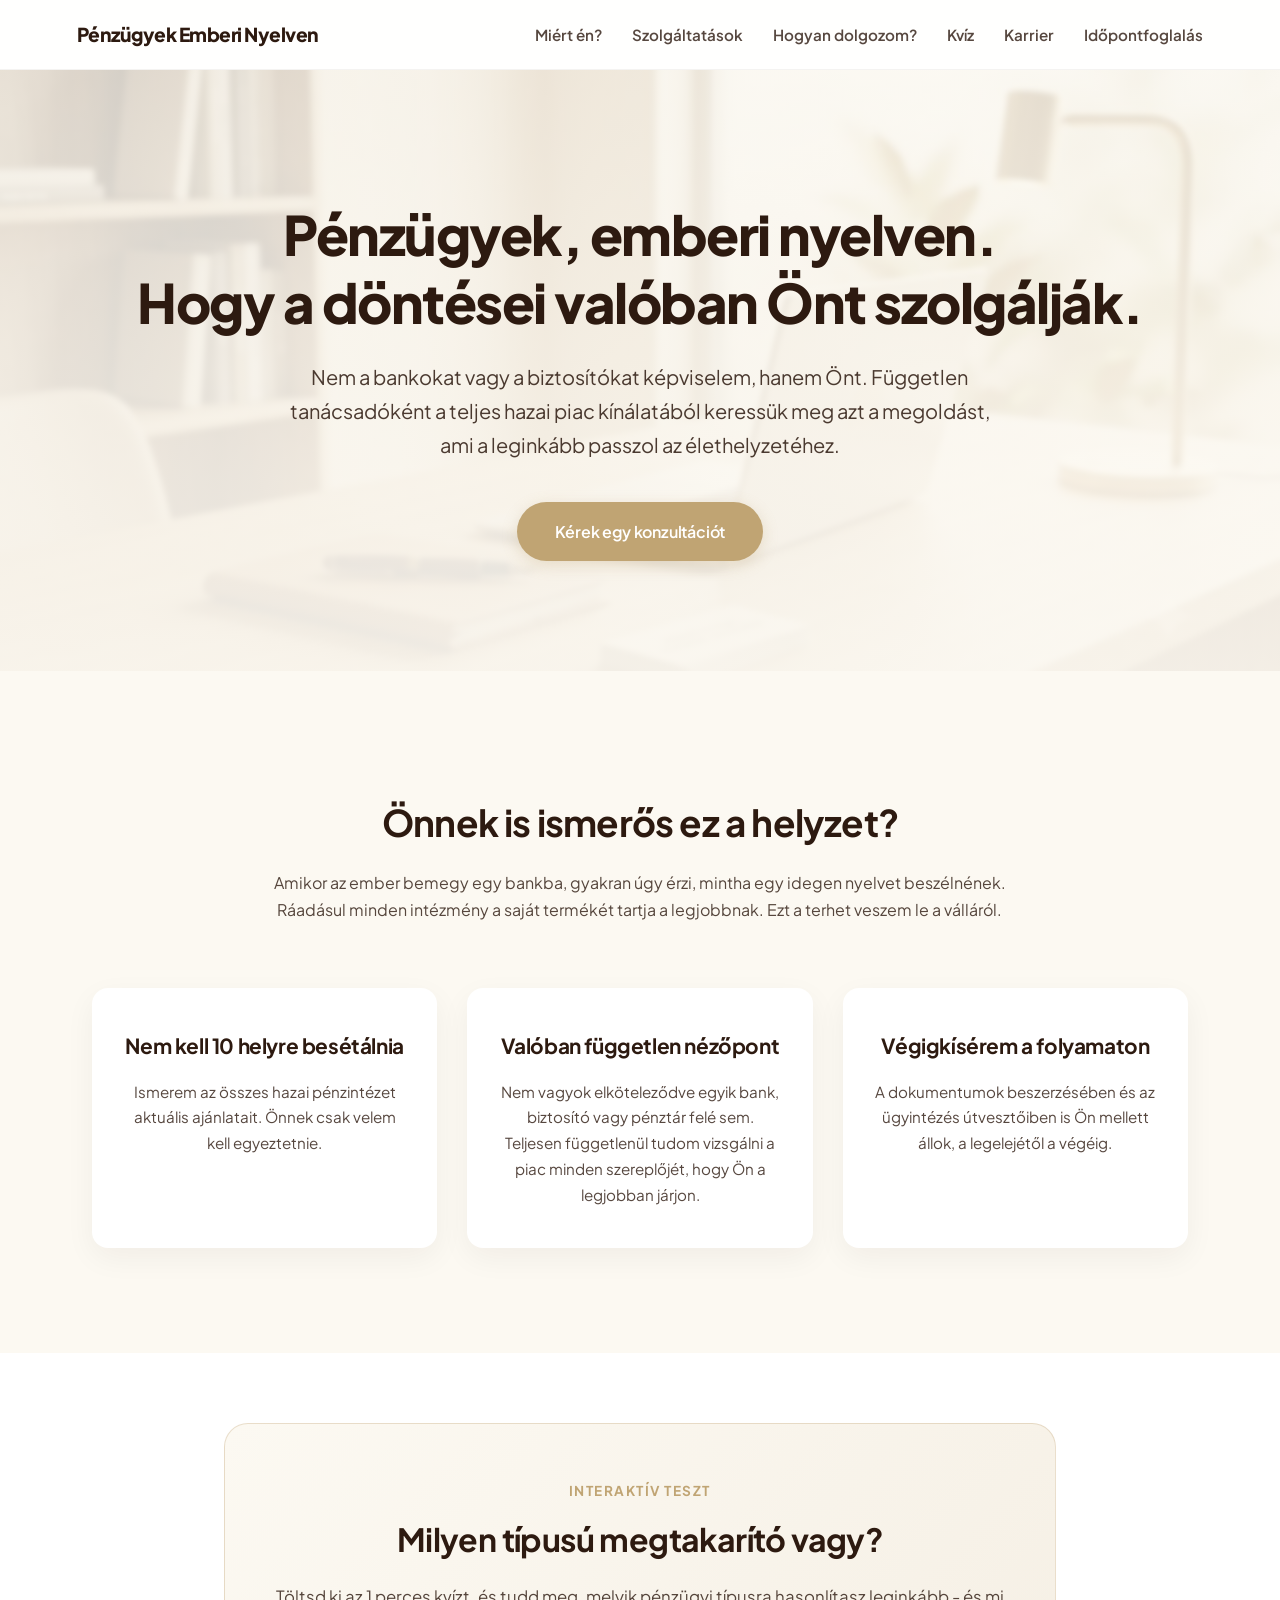
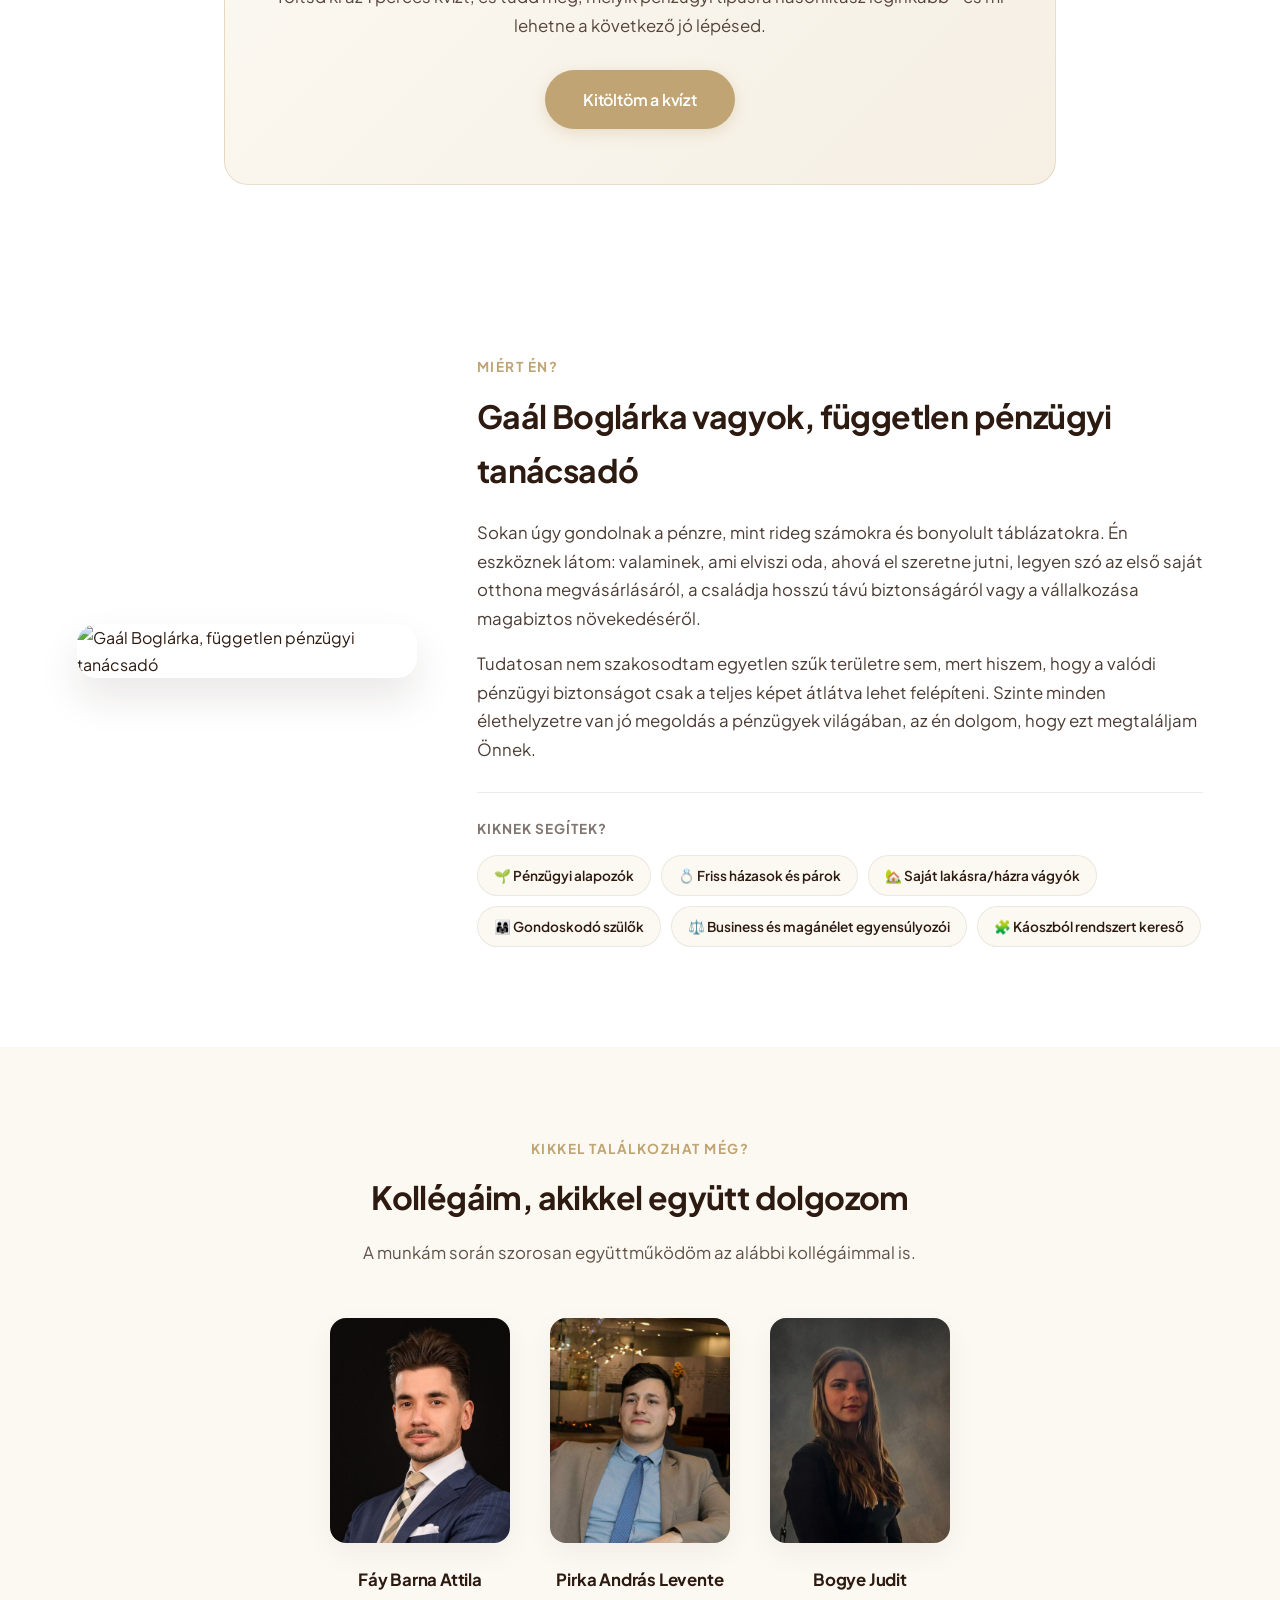
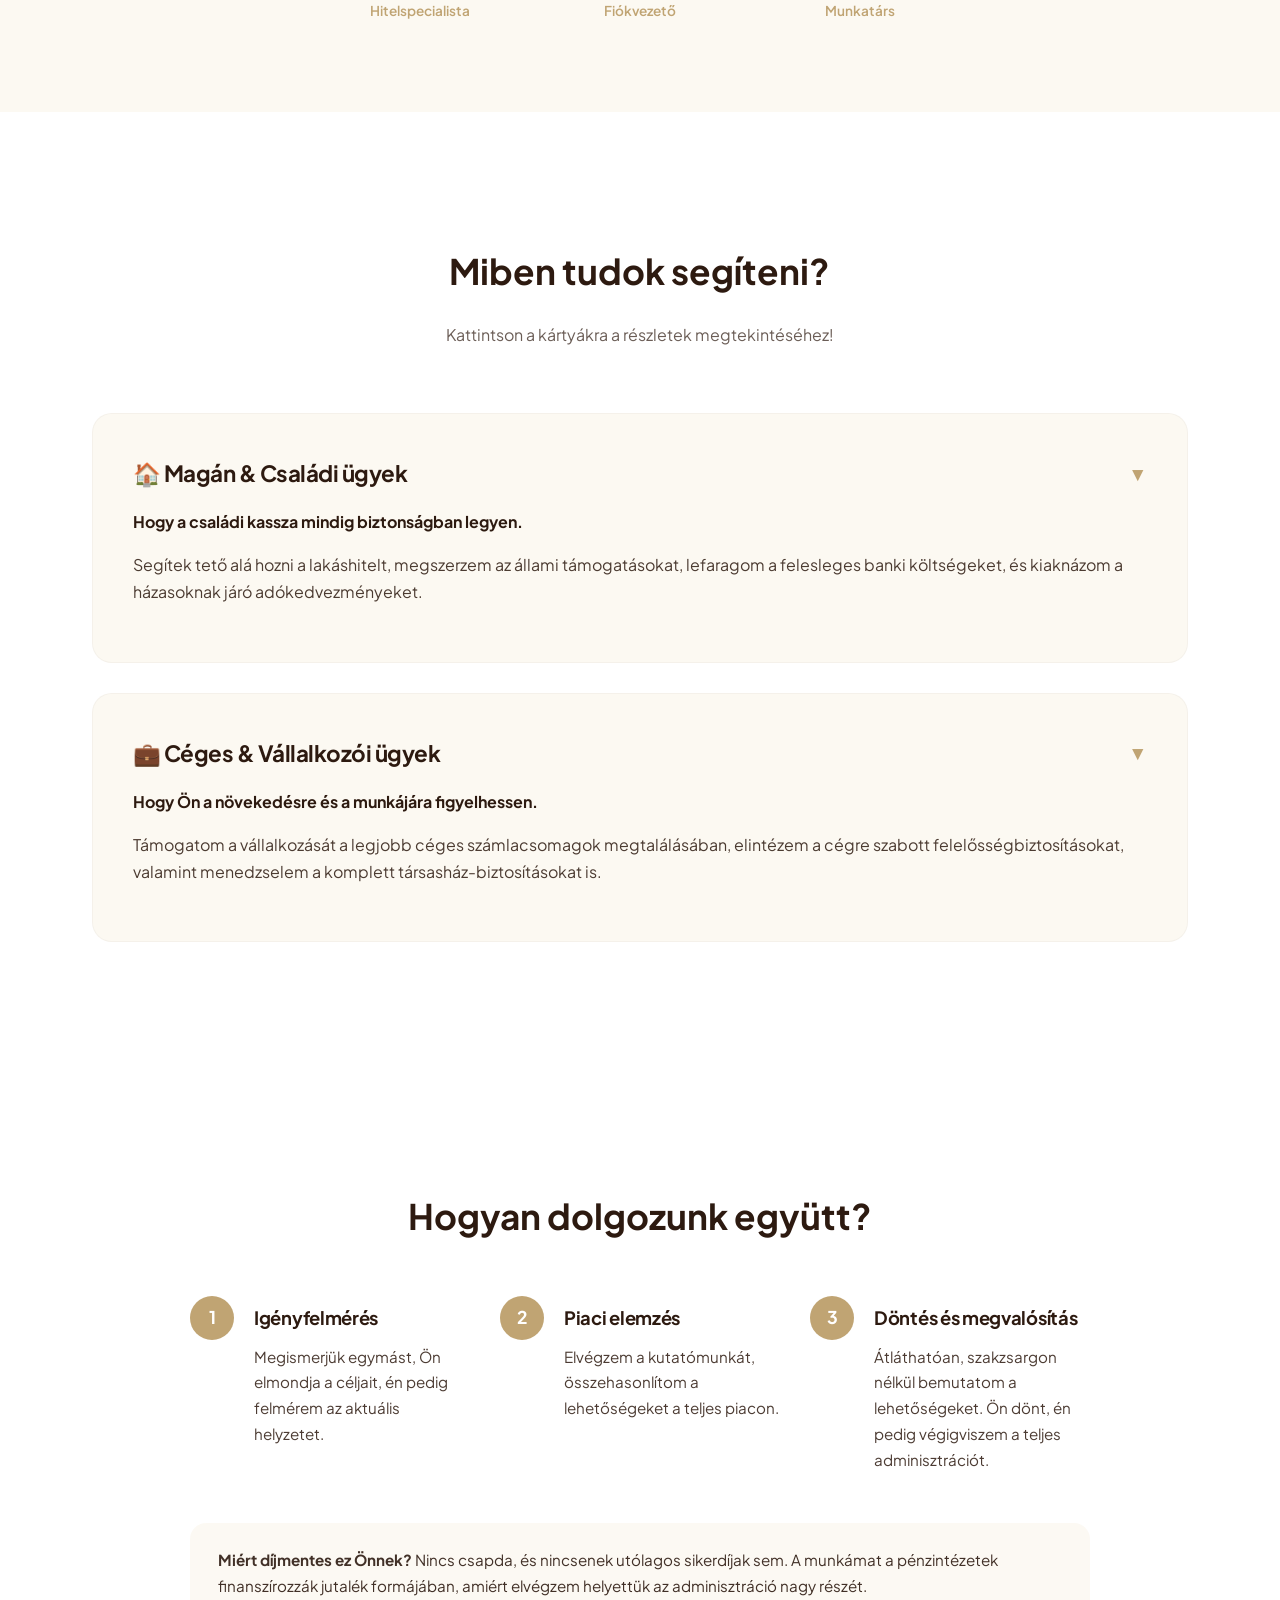
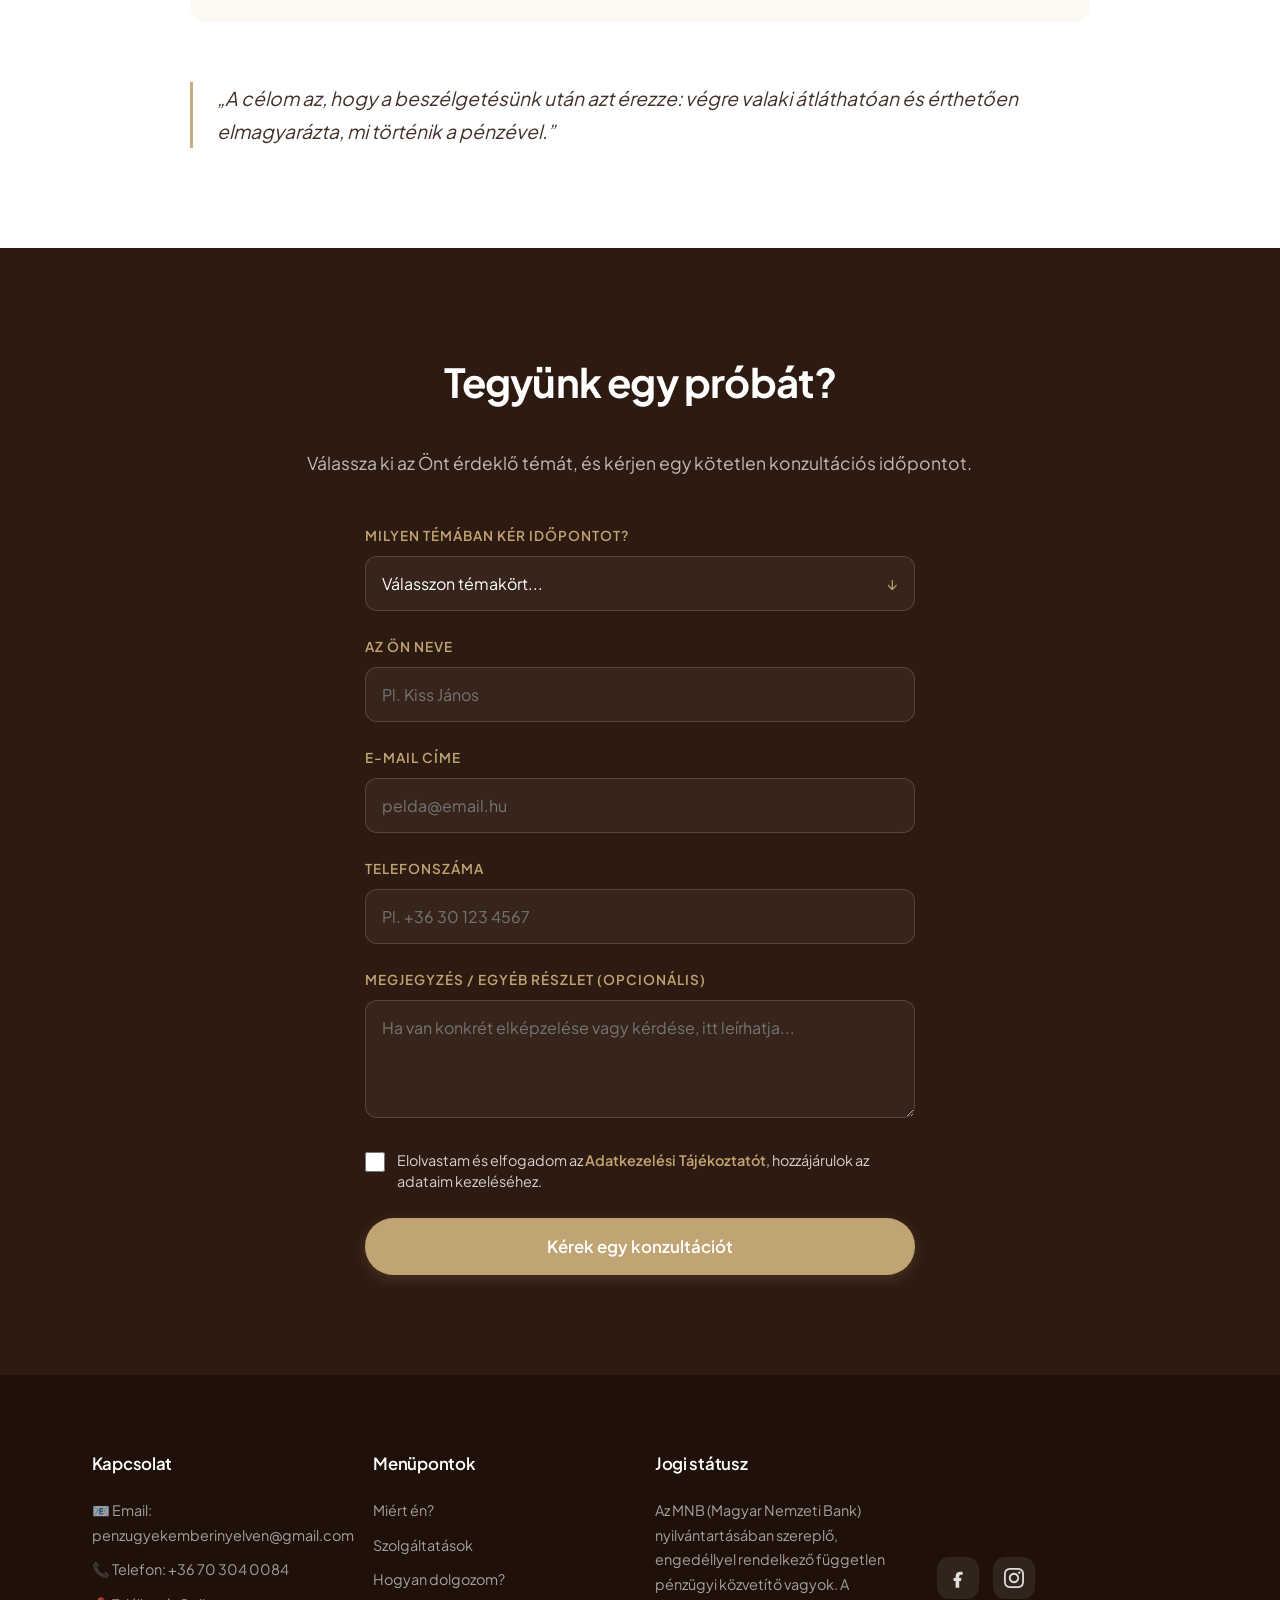
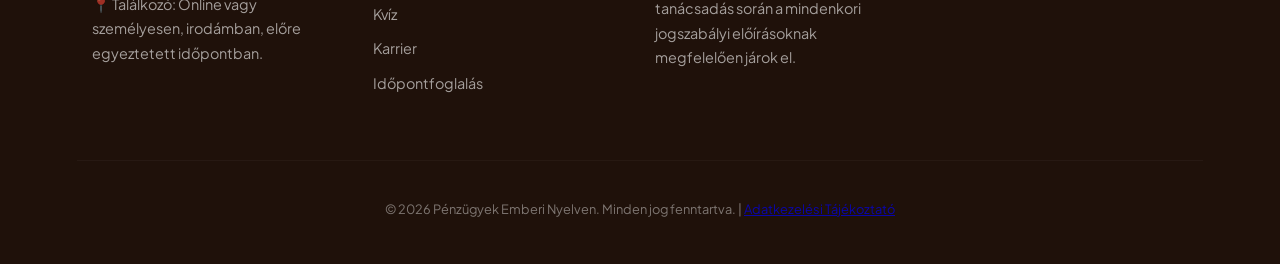
==== commit 3927db85: "Csapat szekció hozzáadása a Rólam rész után Új "Kikkel találkozhat még?" szekció a főoldalon, 3 koll" ====
--- a/index.html
+++ b/index.html
@@ -13,13 +13,13 @@
 <meta property="og:type" content="website">
 <meta property="og:title" content="Pénzügyek, emberi nyelven | Pénzügyi Tanácsadás">
 <meta property="og:description" content="Független pénzügyi tanácsadás díjmentesen: lakáshitel, CSOK+, biztosítás, megtakarítás és céges pénzügyek egy helyen, emberi nyelven elmagyarázva.">
-<meta property="og:image" content="https://gaalbogi03-ui.github.io/Bogi-weboldal/images/og-image.jpg">
-<meta property="og:url" content="https://gaalbogi03-ui.github.io/Bogi-weboldal/">
+<meta property="og:image" content="https://gaalboglarka.github.io/penzugyek-emberi-nyelven/images/og-image.jpg">
+<meta property="og:url" content="https://gaalboglarka.github.io/penzugyek-emberi-nyelven/">
 <meta property="og:locale" content="hu_HU">
 <meta name="twitter:card" content="summary_large_image">
 <meta name="twitter:title" content="Pénzügyek, emberi nyelven | Pénzügyi Tanácsadás">
 <meta name="twitter:description" content="Független pénzügyi tanácsadás díjmentesen: lakáshitel, CSOK+, biztosítás, megtakarítás és céges pénzügyek egy helyen, emberi nyelven elmagyarázva.">
-<meta name="twitter:image" content="https://gaalbogi03-ui.github.io/Bogi-weboldal/images/og-image.jpg">
+<meta name="twitter:image" content="https://gaalboglarka.github.io/penzugyek-emberi-nyelven/images/og-image.jpg">
 
 <!-- Helyben tárolt Plus Jakarta Sans betűtípus (GDPR miatt nem Google szerverről töltődik be) -->
 <link href="fonts/plus-jakarta-sans.css" rel="stylesheet">
@@ -114,6 +114,33 @@
 <span class="tag">⚖️ Business és magánélet egyensúlyozói</span>
 <span class="tag">🧩 Káoszból rendszert kereső</span>
 </div>
+</div>
+</div>
+</div>
+</section>
+
+<!-- CSAPAT -->
+<section class="team" id="csapat">
+<div class="container">
+<span class="about-eyebrow">Kikkel találkozhat még?</span>
+<h2>Kollégáim, akikkel együtt dolgozom</h2>
+<p>A munkám során szorosan együttműködöm az alábbi kollégáimmal is.</p>
+
+<div class="team-grid">
+<div class="team-member">
+<img src="images/csapat-fay-barna-attila.jpg" alt="Fáy Barna Attila">
+<h3>Fáy Barna Attila</h3>
+<p class="team-role">Hitelspecialista</p>
+</div>
+<div class="team-member">
+<img src="images/csapat-pirka-andras-levente.jpg" alt="Pirka András Levente">
+<h3>Pirka András Levente</h3>
+<p class="team-role">Fiókvezető</p>
+</div>
+<div class="team-member">
+<img src="images/csapat-bogye-judit.jpg" alt="Bogye Judit">
+<h3>Bogye Judit</h3>
+<p class="team-role">Munkatárs</p>
 </div>
 </div>
 </div>
--- a/styles.css
+++ b/styles.css
@@ -350,6 +350,67 @@
 margin: 0;
 }
 
+/* Csapat */
+.team {
+padding: 90px 0;
+background-color: var(--primary-bg);
+text-align: center;
+}
+
+.team h2 {
+font-size: 2rem;
+font-weight: 700;
+letter-spacing: -0.6px;
+margin: 10px 0 15px 0;
+}
+
+.team > .container > p {
+max-width: 600px;
+margin: 0 auto 50px auto;
+opacity: 0.75;
+font-size: 1.05rem;
+}
+
+.team-grid {
+display: flex;
+justify-content: center;
+flex-wrap: wrap;
+gap: 40px;
+}
+
+.team-member {
+width: 180px;
+}
+
+.team-member img {
+width: 100%;
+aspect-ratio: 4 / 5;
+object-fit: cover;
+border-radius: 16px;
+box-shadow: var(--card-shadow);
+margin-bottom: 16px;
+transition: box-shadow 0.3s ease, transform 0.3s ease;
+}
+
+.team-member:hover img {
+box-shadow: var(--card-shadow-hover);
+transform: translateY(-4px);
+}
+
+.team-member h3 {
+font-size: 1.05rem;
+font-weight: 700;
+margin: 0 0 4px 0;
+letter-spacing: -0.2px;
+}
+
+.team-role {
+font-size: 0.85rem;
+color: var(--accent-gold);
+font-weight: 600;
+margin: 0;
+}
+
 /* Szolgáltatások */
 .services {
 padding: 100px 0;
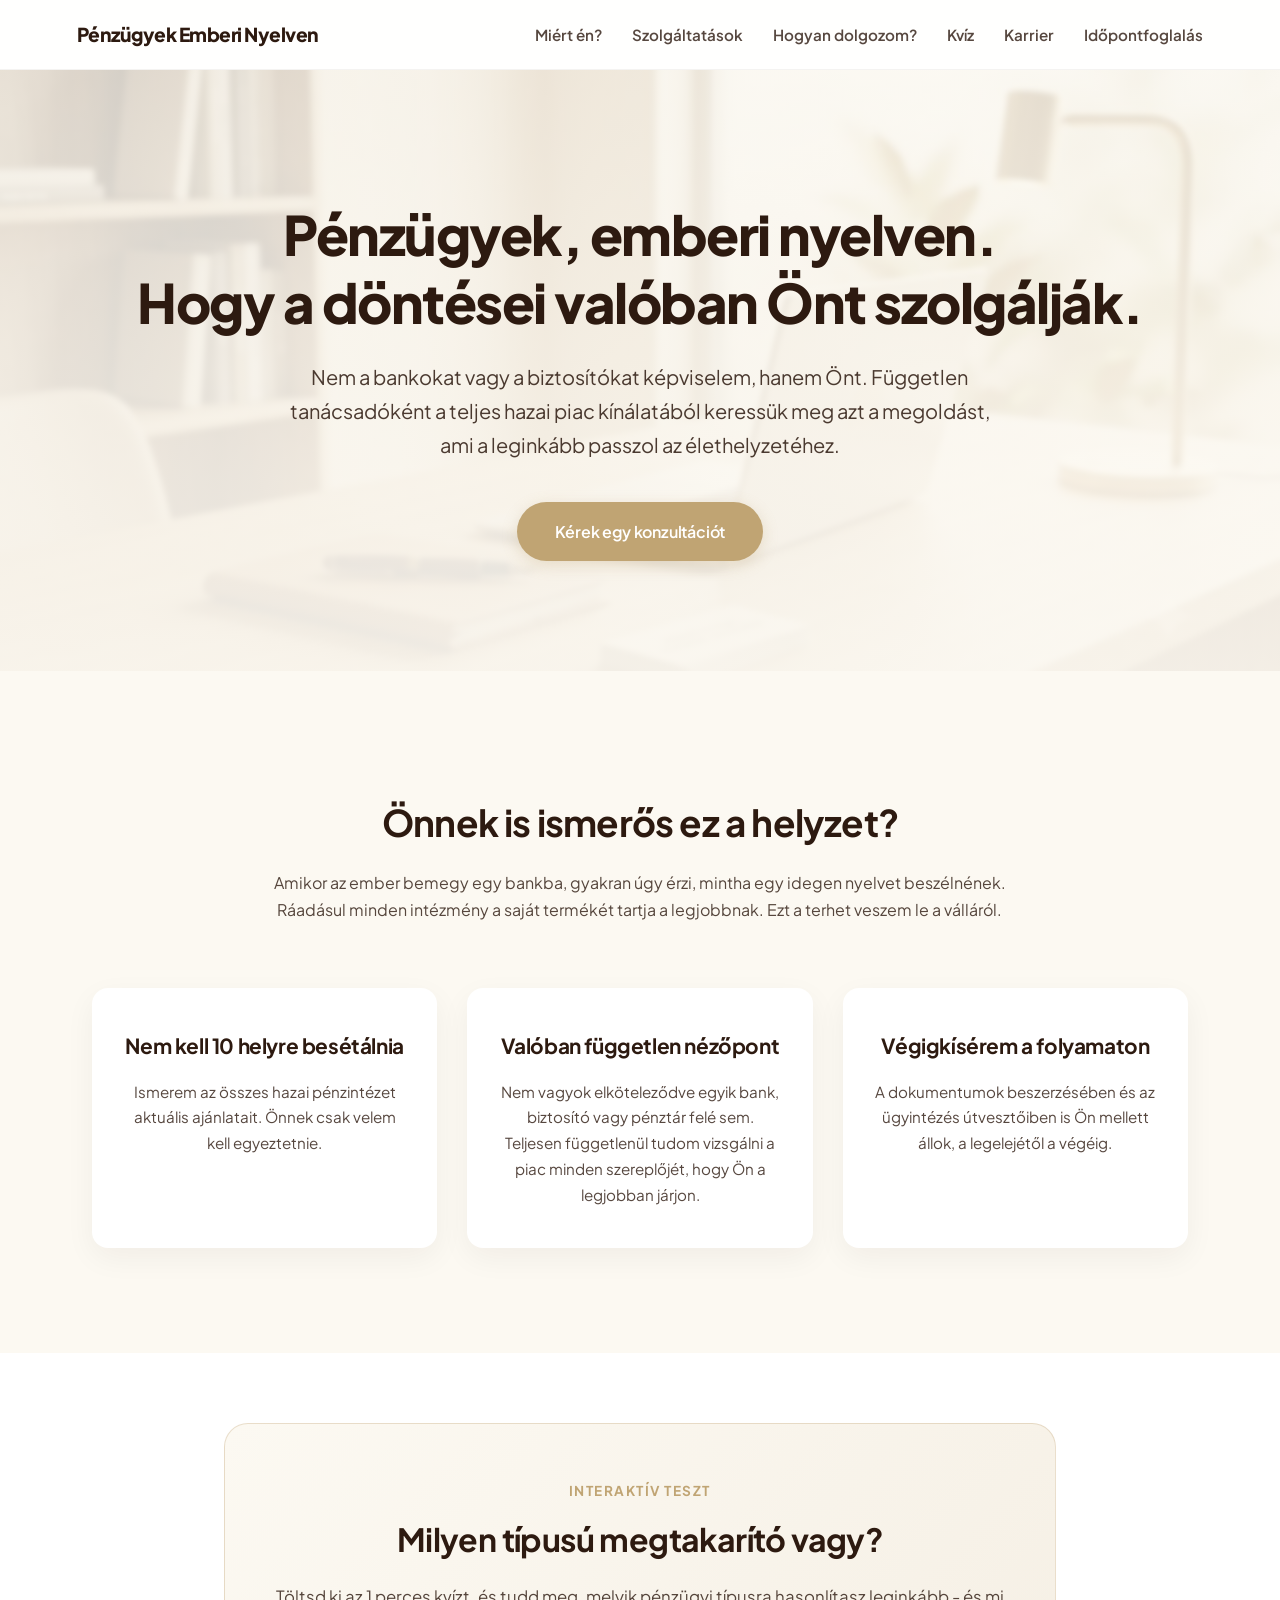
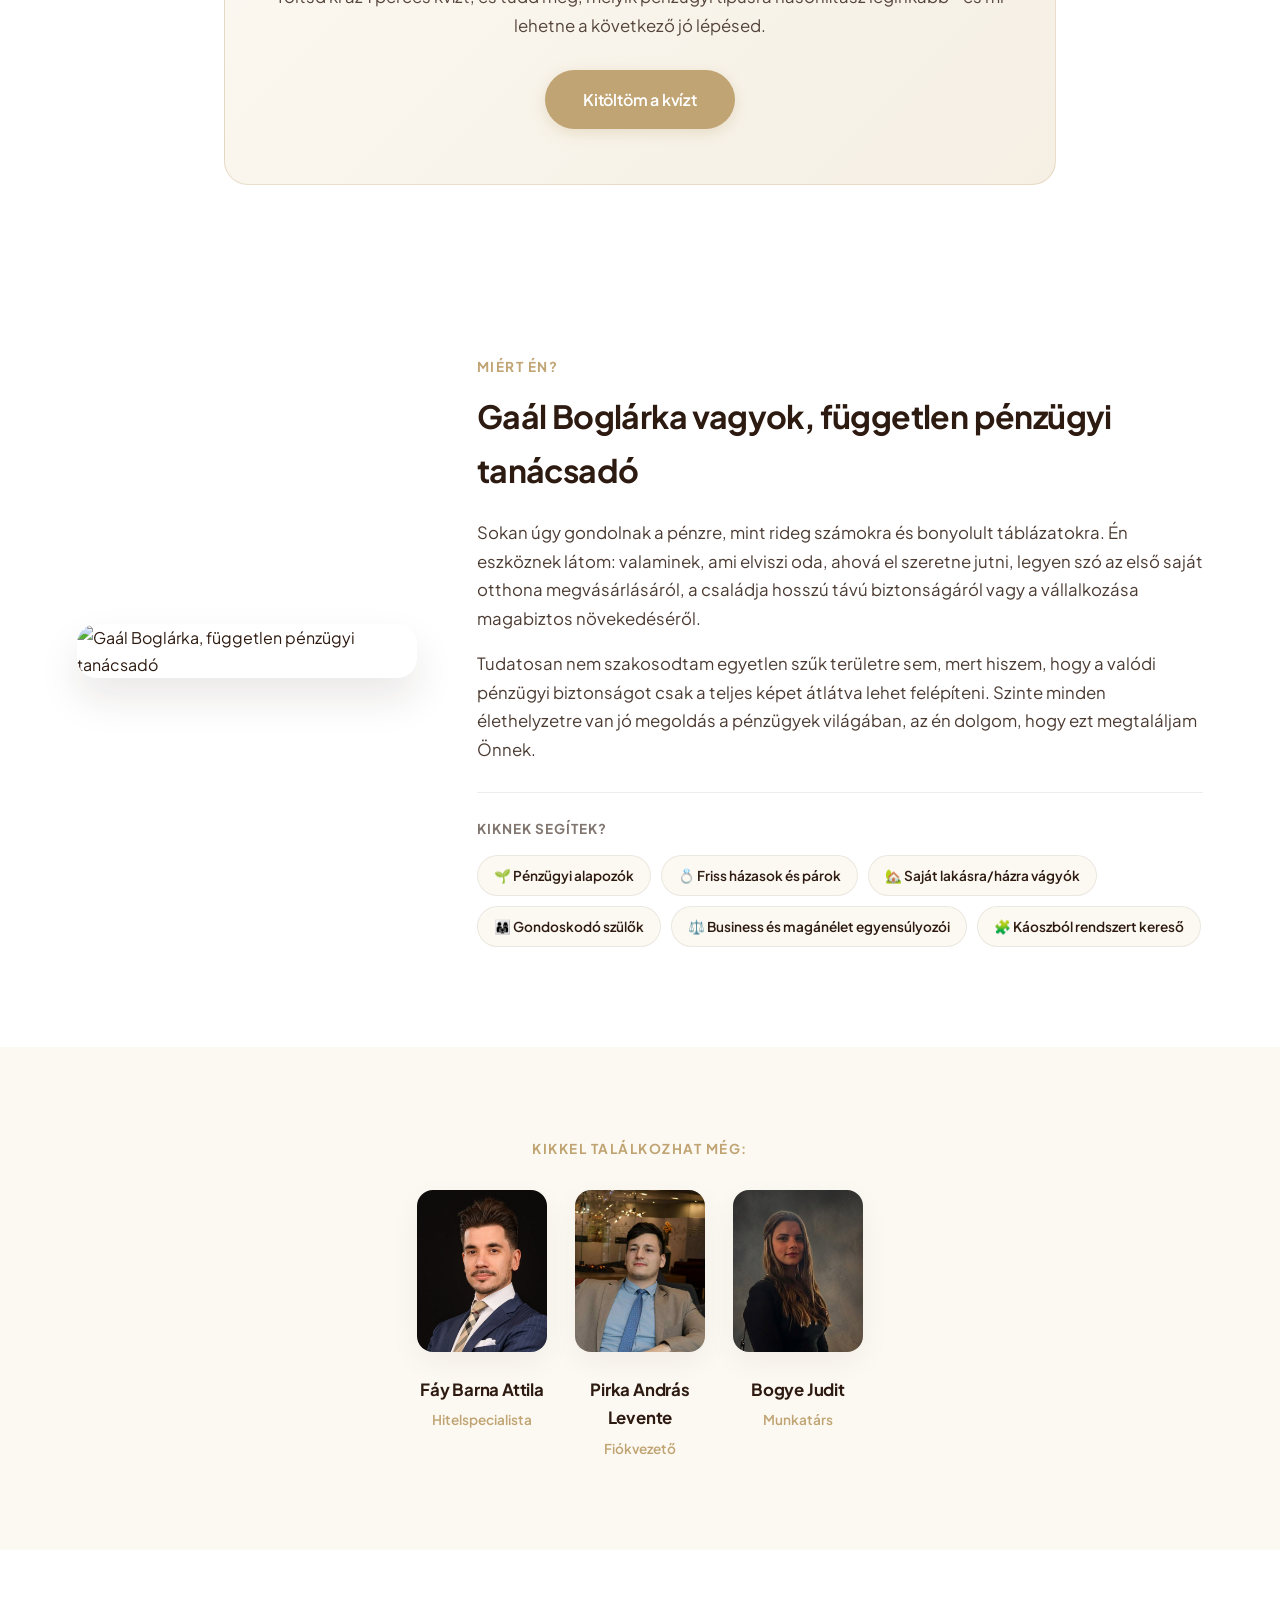
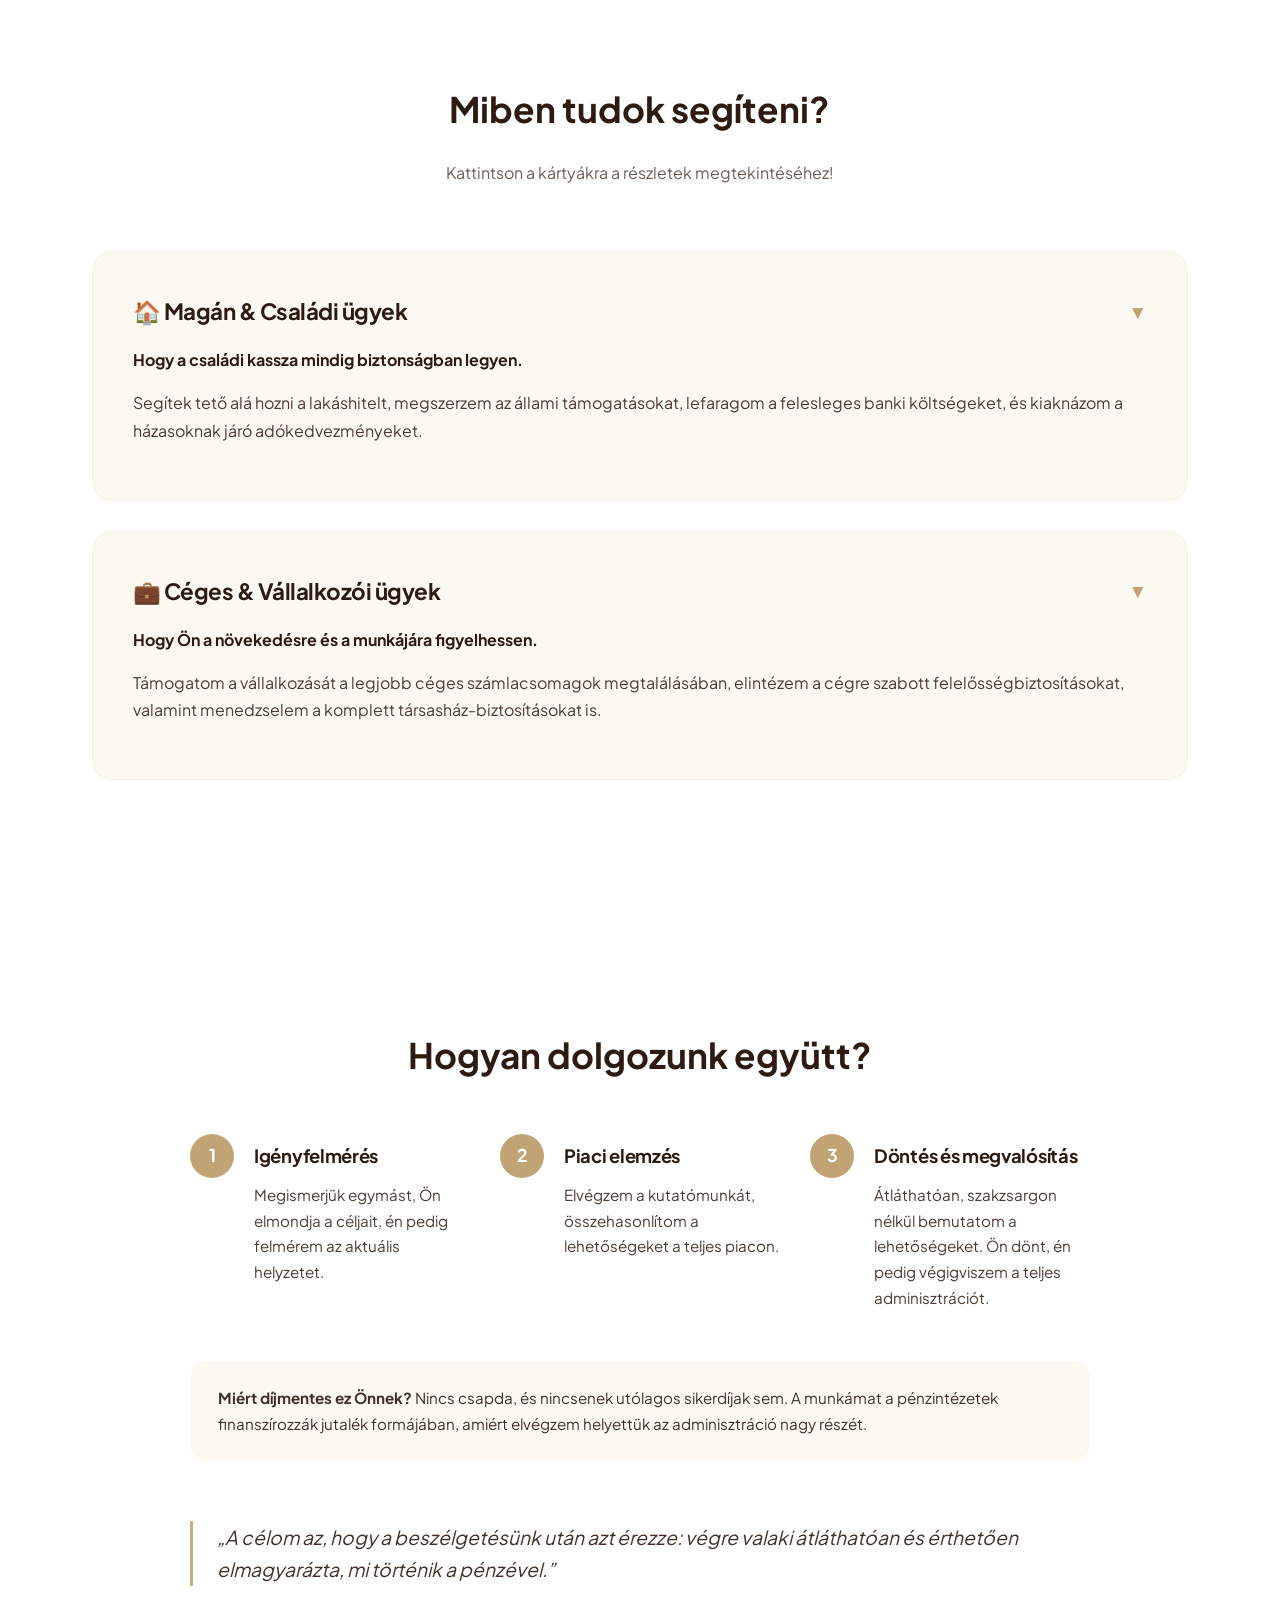
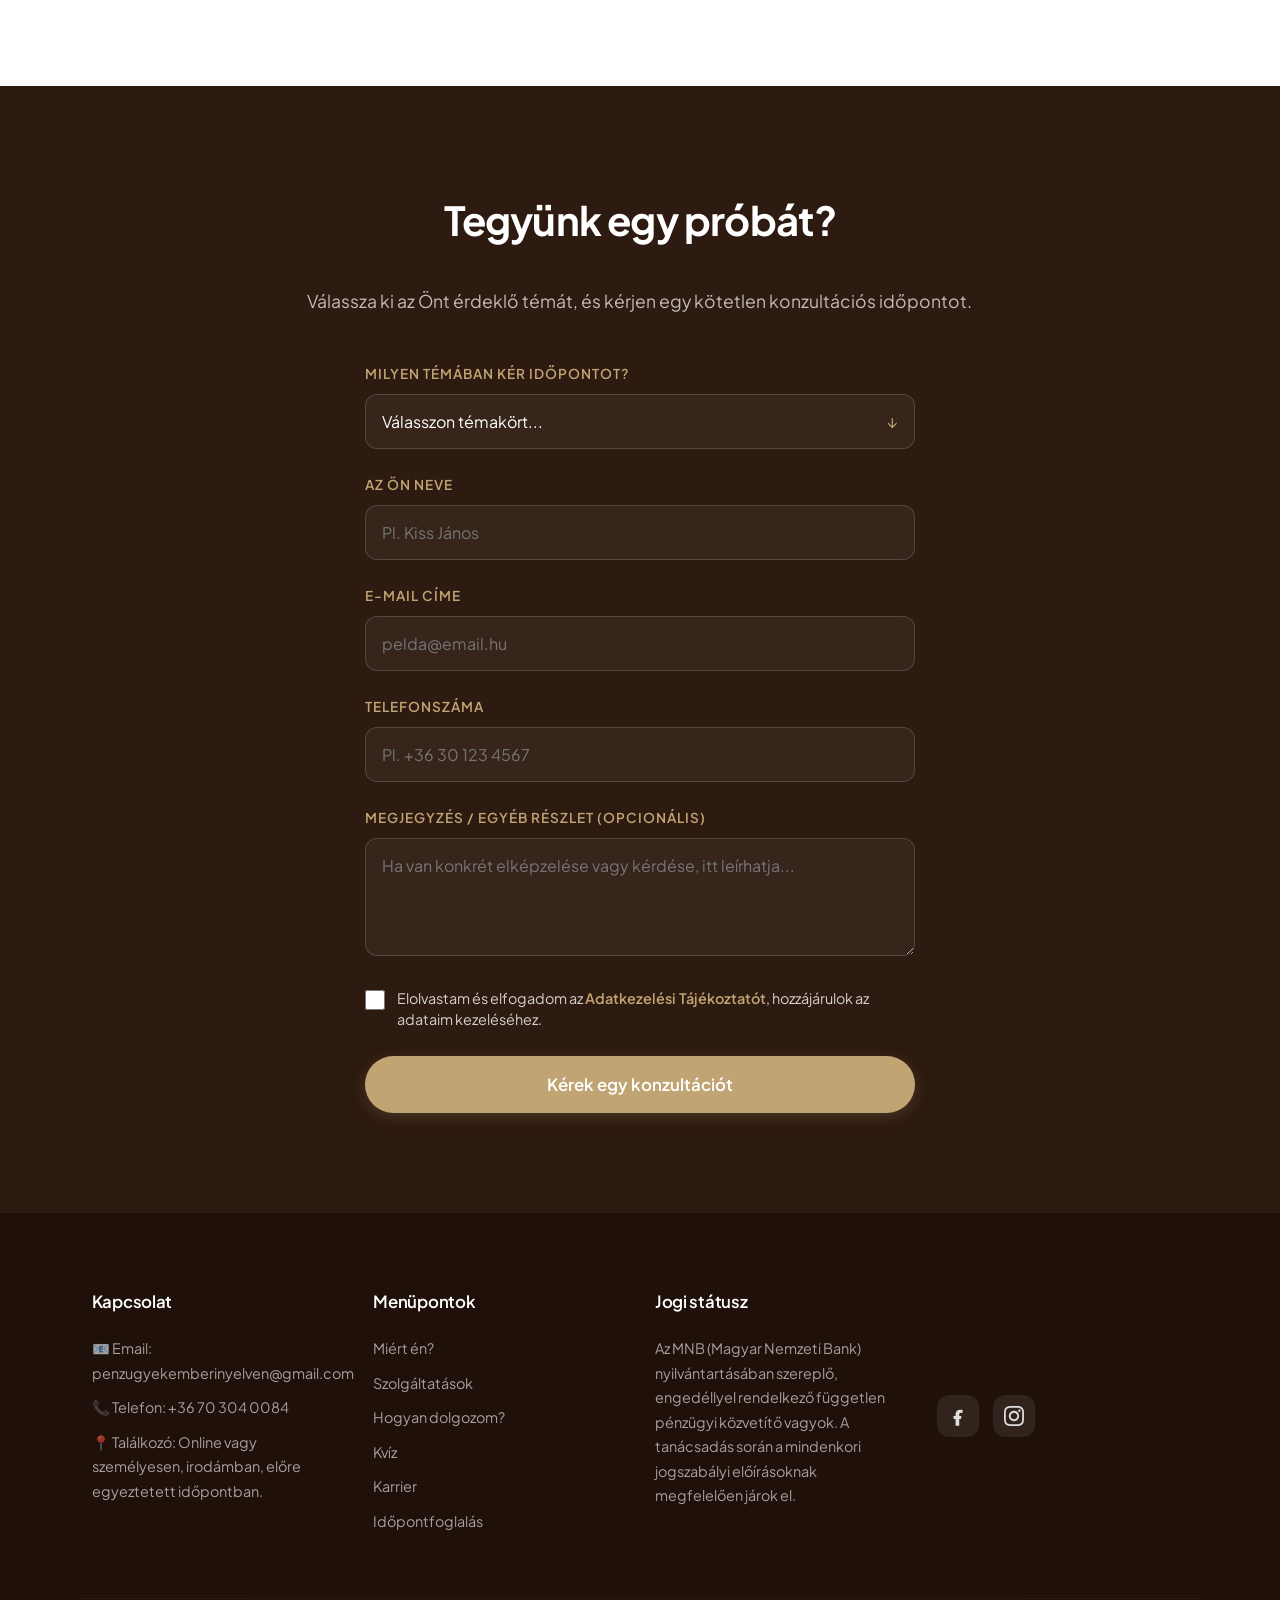
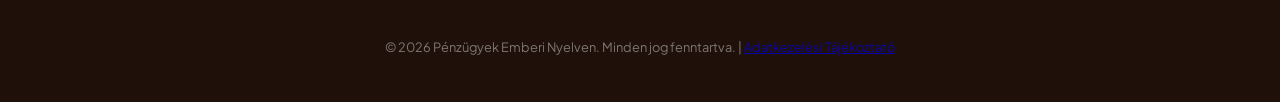
==== commit cf6b398d: "Csapat szekció egyszerűsítése: egysoros cím, kisebb fotók Az alcím és a bevezető bekezdés eltávolítv" ====
--- a/index.html
+++ b/index.html
@@ -122,9 +122,7 @@
 <!-- CSAPAT -->
 <section class="team" id="csapat">
 <div class="container">
-<span class="about-eyebrow">Kikkel találkozhat még?</span>
-<h2>Kollégáim, akikkel együtt dolgozom</h2>
-<p>A munkám során szorosan együttműködöm az alábbi kollégáimmal is.</p>
+<span class="about-eyebrow">Kikkel találkozhat még:</span>
 
 <div class="team-grid">
 <div class="team-member">
--- a/styles.css
+++ b/styles.css
@@ -357,29 +357,20 @@
 text-align: center;
 }
 
-.team h2 {
-font-size: 2rem;
-font-weight: 700;
-letter-spacing: -0.6px;
-margin: 10px 0 15px 0;
-}
-
-.team > .container > p {
-max-width: 600px;
-margin: 0 auto 50px auto;
-opacity: 0.75;
-font-size: 1.05rem;
+.team .about-eyebrow {
+display: block;
+margin-bottom: 30px;
 }
 
 .team-grid {
 display: flex;
 justify-content: center;
 flex-wrap: wrap;
-gap: 40px;
+gap: 28px;
 }
 
 .team-member {
-width: 180px;
+width: 130px;
 }
 
 .team-member img {
